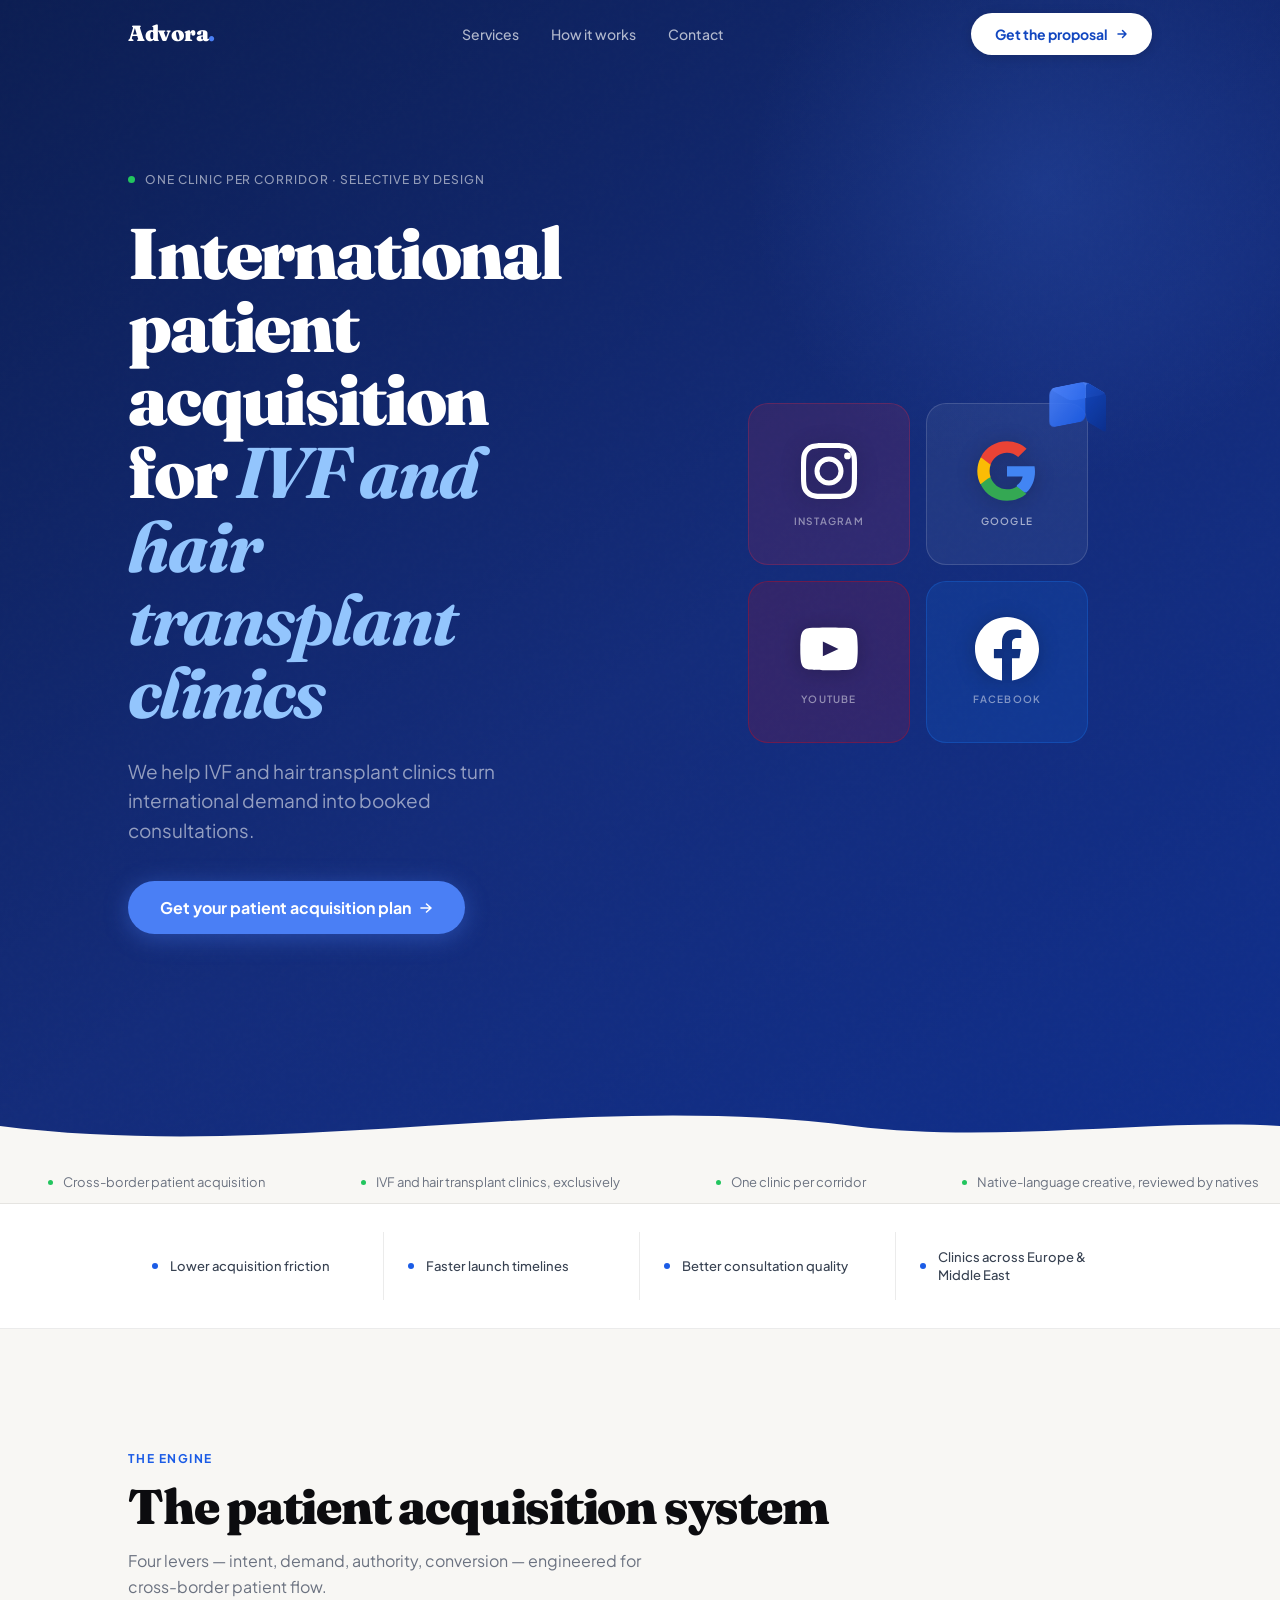
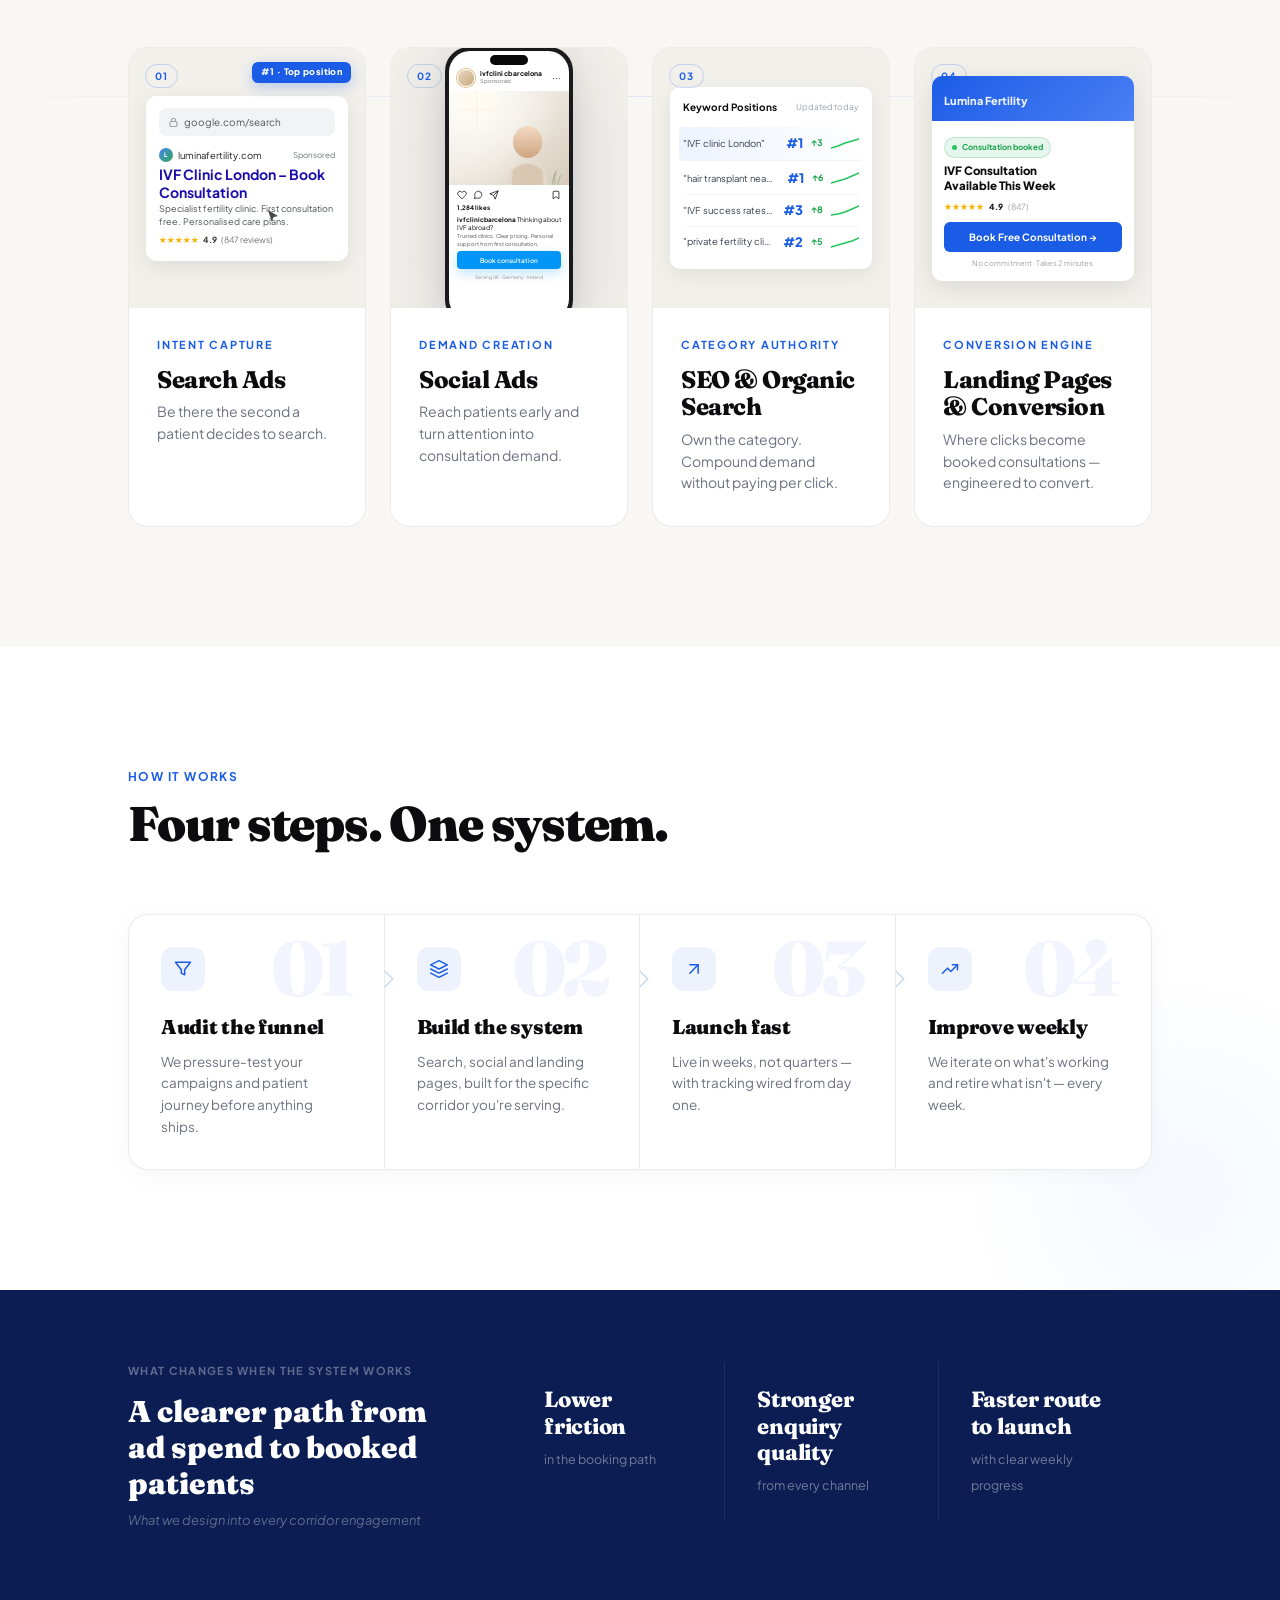
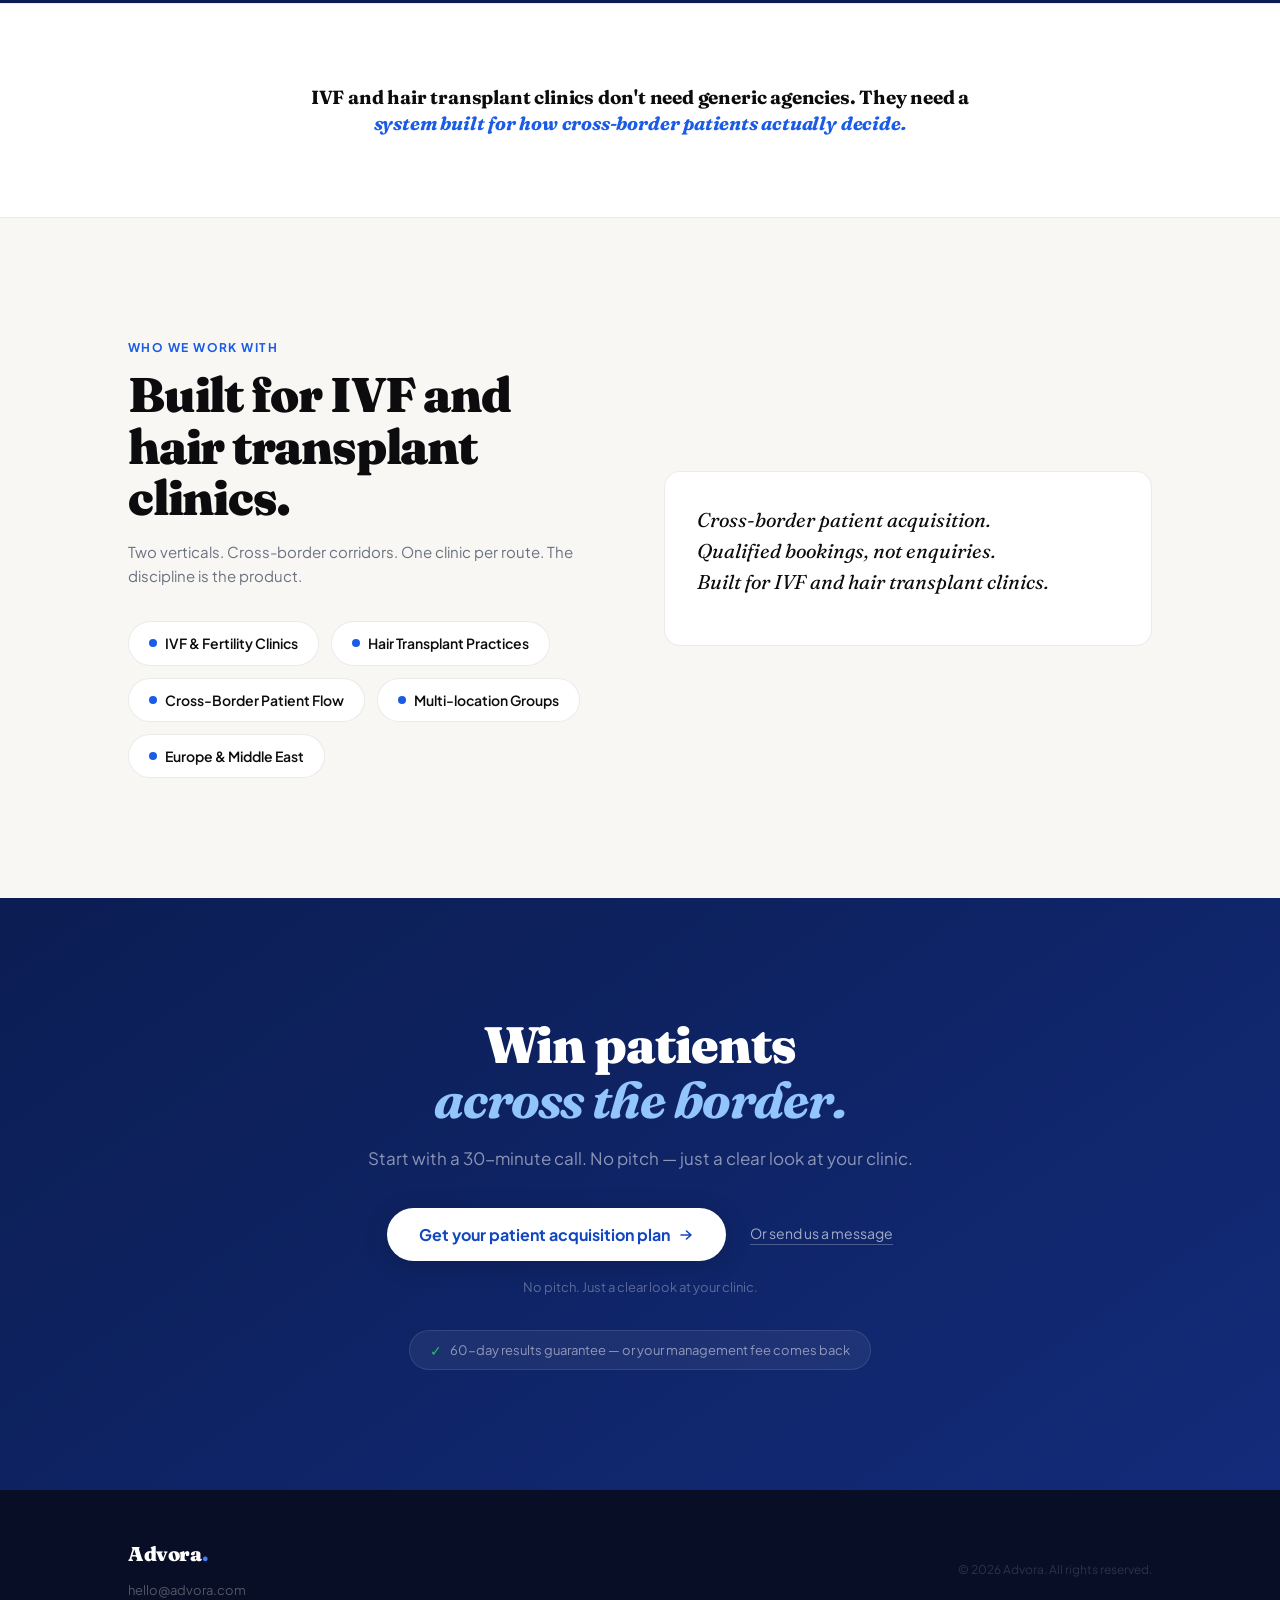
==== index.html @ ae601f7a "Visible art-direction pass — hero, platform tiles, services section HERO - Headline: clamp 40-64 → 4" ====
<!DOCTYPE html>
<html lang="en">
<head>
<meta charset="UTF-8">
<meta name="viewport" content="width=device-width, initial-scale=1.0">
<title>Advora — International Patient Acquisition for IVF & Hair Transplant Clinics</title>
<meta name="description" content="Advora is a boutique growth partner for IVF and hair transplant clinics, focused on increasing international patient bookings from cross-border markets.">
<link rel="preconnect" href="https://fonts.googleapis.com">
<link rel="preconnect" href="https://fonts.gstatic.com" crossorigin>
<link href="https://fonts.googleapis.com/css2?family=Plus+Jakarta+Sans:wght@400;500;600;700;800&family=Fraunces:ital,wght@0,700;0,900;1,700&display=swap" rel="stylesheet">
<style>

/* ═══════════════════════════════════════════════════
   TOKENS
═══════════════════════════════════════════════════ */
:root {
  --blue:     #1B5CE6;
  --blue-d:   #1247C0;
  --blue-lt:  #4A7FF5;
  --blue-bg:  #0F2563;
  --hero-1:   #0B1D52;
  --hero-2:   #132B7A;
  --white:    #FFFFFF;
  --warm:     #F8F7F4;
  --cream:    #F2F0EB;
  --ink:      #0C0C0F;
  --ink-2:    #374151;
  --ink-3:    #6B7280;
  --ink-4:    #9CA3AF;
  --rule:     rgba(0,0,0,0.08);
  --f-h:      'Fraunces', Georgia, serif;
  --f-b:      'Plus Jakarta Sans', sans-serif;
  --ease:     cubic-bezier(0.22,1,0.36,1);
  --r:        16px;
}

/* ═══ RESET ═════════════════════════════════════════ */
*,*::before,*::after{box-sizing:border-box;margin:0;padding:0;}
html{scroll-behavior:smooth;}
body{font-family:var(--f-b);background:var(--white);color:var(--ink);-webkit-font-smoothing:antialiased;overflow-x:hidden;line-height:1.6;}
a{color:inherit;text-decoration:none;}
button{font-family:inherit;cursor:pointer;border:none;background:none;}
::selection{background:var(--blue);color:#fff;}

/* ═══ LAYOUT ═════════════════════════════════════════ */
.w{max-width:1120px;margin:0 auto;padding:0 48px;}
@media(max-width:640px){.w{padding:0 24px;}}

/* ═══════════════════════════════════════════════════
   HEADER
═══════════════════════════════════════════════════ */
.hdr{position:fixed;top:0;left:0;right:0;z-index:200;padding:0;transition:all 0.28s;}
.hdr.scrolled{background:rgba(11,29,82,0.96);backdrop-filter:blur(20px);border-bottom:1px solid rgba(255,255,255,0.07);}
.hdr-i{display:flex;align-items:center;justify-content:space-between;height:68px;}

.logo{font-family:var(--f-h);font-size:22px;font-weight:900;color:#fff;letter-spacing:-0.02em;}
.logo em{color:var(--blue-lt);font-style:normal;}

.hdr-nav{display:flex;align-items:center;gap:32px;}
.hdr-nav a{font-size:14px;font-weight:500;color:rgba(255,255,255,0.68);transition:color 0.15s;}
.hdr-nav a:hover{color:#fff;}
@media(max-width:720px){.hdr-nav{display:none;}}

.hdr-cta{display:inline-flex;align-items:center;gap:8px;background:#fff;color:var(--blue-d);font-size:14px;font-weight:700;padding:12px 24px;border-radius:100px;transition:all 0.18s;white-space:nowrap;box-shadow:0 2px 12px rgba(0,0,0,0.14);}
.hdr-cta:hover{background:var(--blue-lt);color:#fff;box-shadow:0 4px 20px rgba(27,92,230,0.38);}
.hdr-cta svg{flex-shrink:0;}

/* ═══════════════════════════════════════════════════
   HERO — DARK BLUE BACKGROUND
═══════════════════════════════════════════════════ */
.hero{background:linear-gradient(145deg, var(--hero-1) 0%, var(--hero-2) 55%, #0F2E8C 100%);position:relative;overflow:hidden;padding-top:68px;}

/* Mesh grain overlay */
.hero::before{content:'';position:absolute;inset:0;background-image:url("data:image/svg+xml,%3Csvg viewBox='0 0 256 256' xmlns='http://www.w3.org/2000/svg'%3E%3Cfilter id='n'%3E%3CfeTurbulence type='fractalNoise' baseFrequency='0.9' numOctaves='4' stitchTiles='stitch'/%3E%3C/filter%3E%3Crect width='100%25' height='100%25' filter='url(%23n)' opacity='0.04'/%3E%3C/svg%3E");opacity:0.4;pointer-events:none;}

/* Radial light blob */
.hero::after{content:'';position:absolute;top:-10%;right:-5%;width:600px;height:600px;background:radial-gradient(circle, rgba(74,127,245,0.18) 0%, transparent 70%);pointer-events:none;}

.hero-inner{position:relative;z-index:2;display:grid;grid-template-columns:1.05fr 1fr;gap:64px;align-items:center;padding:96px 0 48px;}
@media(max-width:880px){.hero-inner{grid-template-columns:1fr;gap:56px;padding:64px 0 0;}}

/* ─── LEFT COPY ─── */
.hero-label{display:inline-flex;align-items:center;gap:10px;background:transparent;border:none;border-radius:0;padding:0;margin-bottom:28px;}
.hero-label-dot{width:7px;height:7px;border-radius:50%;background:#22C55E;animation:pulse-dot 2s infinite;}
@keyframes pulse-dot{0%,100%{opacity:1;box-shadow:0 0 0 0 rgba(34,197,94,0.4);}50%{opacity:0.8;box-shadow:0 0 0 5px rgba(34,197,94,0);}}
.hero-label span{font-size:12px;font-weight:500;color:rgba(255,255,255,0.55);letter-spacing:0.08em;text-transform:uppercase;}

.hero-h{font-family:var(--f-h);font-size:clamp(44px,5.6vw,74px);font-weight:900;line-height:1.02;letter-spacing:-0.03em;color:#fff;margin-bottom:28px;max-width:580px;padding-right:clamp(0px,2vw,24px);}
.hero-h em,
.cta-h em {
  font-family: 'Fraunces', serif;
  font-style: italic;
  font-weight: 700 !important;
  font-synthesis: none;
  color: #93C5FD;
}
.hero-h,
.cta-h {
  font-weight: 900;
}

.hero-sub{font-size:clamp(17px,1.5vw,19px);color:rgba(255,255,255,0.55);line-height:1.55;max-width:400px;margin-bottom:36px;}

.hero-actions{display:flex;align-items:center;gap:16px;flex-wrap:wrap;margin-bottom:48px;}
.btn-primary{display:inline-flex;align-items:center;gap:8px;background:var(--blue-lt);color:#fff;font-size:16px;font-weight:700;padding:16px 32px;border-radius:100px;border:none;transition:all 0.2s;box-shadow:0 4px 24px rgba(74,127,245,0.4);}
.btn-primary:hover{background:#fff;color:var(--blue-d);transform:translateY(-1px);box-shadow:0 8px 32px rgba(74,127,245,0.3);}
.btn-primary svg{flex-shrink:0;}
.hero-note{display:none;}

/* Trust strip */
.hero-trust{display:none;}
.trust-item{display:flex;align-items:center;gap:7px;font-size:12.5px;color:rgba(255,255,255,0.44);}
.trust-check{width:18px;height:18px;border-radius:50%;background:rgba(34,197,94,0.15);border:1px solid rgba(34,197,94,0.3);display:flex;align-items:center;justify-content:center;flex-shrink:0;}
.trust-check svg{width:9px;height:9px;stroke:#22C55E;fill:none;stroke-width:2.5;}

/* ─── RIGHT: PLATFORM BOARD ─── */
.hero-board{display:flex;flex-direction:column;align-items:center;justify-content:center;position:relative;padding:0;min-height:380px;}

/* Cube accent — anchored to top-right corner of Google tile, slight overlap */
.plat-tile.tile-goog{overflow:visible;}
.plat-tile.tile-goog::before{border-radius:24px;}
.cube-wrap{position:absolute;top:-14px;right:-12px;z-index:4;animation:cube-float 7s ease-in-out infinite;}
@keyframes cube-float{0%,100%{transform:translateY(0);}50%{transform:translateY(-2px);}}
.cube{width:42px;height:42px;position:relative;transform-style:preserve-3d;transform:rotateX(20deg) rotateY(-30deg);}
.cube-face{position:absolute;width:42px;height:42px;border-radius:7px;opacity:0.92;}
.cube-front{background:linear-gradient(135deg,#4A7FF5,#1B5CE6);transform:translateZ(21px);}
.cube-right{background:linear-gradient(135deg,#1247C0,#0B2E8C);transform:rotateY(90deg) translateZ(21px);}
.cube-top{background:linear-gradient(135deg,#6B9DFF,#4A7FF5);transform:rotateX(90deg) translateZ(21px);}

/* 2×2 grid of platform tiles — equal horizontal & vertical gap */
.platform-grid{display:grid;grid-template-columns:1fr 1fr;gap:16px;width:100%;max-width:340px;position:relative;z-index:3;}

.plat-tile{border-radius:20px;display:flex;flex-direction:column;align-items:center;justify-content:center;gap:0;padding:32px 20px;aspect-ratio:1;position:relative;overflow:hidden;transition:transform 0.4s ease-out,border-color 0.4s ease-out;backdrop-filter:blur(6px);-webkit-backdrop-filter:blur(6px);}
.plat-tile:hover{transform:translateY(-4px);}

/* Individual tile backgrounds */
.tile-ig{background:rgba(220,39,67,0.14);border:1px solid rgba(220,39,67,0.28);animation:tileFloat1 10.4s ease-out infinite;}
.tile-fb{background:rgba(24,119,242,0.16);border:1px solid rgba(24,119,242,0.3);animation:tileFloat2 11.7s ease-out infinite 1s;}
.tile-yt{background:rgba(255,0,0,0.13);border:1px solid rgba(255,0,0,0.28);animation:tileFloat3 9.1s ease-out infinite 0.5s;}
.tile-goog{background:rgba(255,255,255,0.06);border:1px solid rgba(255,255,255,0.14);animation:tileFloat4 13s ease-out infinite 1.5s;}

@keyframes tileFloat1{0%,100%{transform:translateY(0);}50%{transform:translateY(-10px);}}
@keyframes tileFloat2{0%,100%{transform:translateY(0);}50%{transform:translateY(-13px);}}
@keyframes tileFloat3{0%,100%{transform:translateY(0);}50%{transform:translateY(-8px);}}
@keyframes tileFloat4{0%,100%{transform:translateY(0);}50%{transform:translateY(-11px);}}

/* Tile inner glow */
.plat-tile::before{content:none;}

.tile-logo{width:64px;height:64px;display:flex;align-items:center;justify-content:center;filter:drop-shadow(0 2px 10px rgba(0,0,0,0.22));}
.tile-logo svg{width:64px;height:64px;}
.tile-name{display:block;font-size:10px;font-weight:600;color:rgba(255,255,255,0.48);letter-spacing:0.12em;text-transform:uppercase;margin-top:10px;}
.tile-goog .tile-name{color:var(--ink-2);}

/* Shadow beneath tiles */
.plat-tile::after{content:none;}

/* Wave bottom */
.hero-wave{position:relative;z-index:2;margin-top:60px;line-height:0;}
.hero-wave svg{display:block;width:100%;}

/* ═══════════════════════════════════════════════════
   TICKER
═══════════════════════════════════════════════════ */
.ticker{background:var(--warm);border-bottom:1px solid var(--rule);padding:10px 0;overflow:hidden;}
.ticker-track{display:flex;white-space:nowrap;animation:tickroll 28s linear infinite;width:max-content;}
.ticker-item{display:inline-flex;align-items:center;gap:10px;padding:0 48px;font-size:13px;color:var(--ink-3);}
.ticker-item strong{color:var(--ink);font-weight:600;}
.t-dot{width:5px;height:5px;border-radius:50%;background:#22C55E;flex-shrink:0;}
@keyframes tickroll{0%{transform:translateX(0);}100%{transform:translateX(-50%);}}

/* ═══════════════════════════════════════════════════
   RESULTS STRIP
═══════════════════════════════════════════════════ */
.results{background:var(--white);padding:28px 0;border-bottom:1px solid var(--rule);}
.results-grid{display:grid;grid-template-columns:repeat(4,1fr);gap:0;}
@media(max-width:640px){.results-grid{grid-template-columns:1fr 1fr;}}
.res-item{padding:16px 24px;border-right:1px solid var(--rule);display:flex;align-items:center;gap:12px;}
.res-item:last-child{border-right:none;}
@media(max-width:640px){.res-item:nth-child(2){border-right:none;}.res-item:nth-child(3){border-right:none;border-top:1px solid var(--rule);}.res-item:nth-child(4){border-top:1px solid var(--rule);}}
.res-dot{width:6px;height:6px;border-radius:50%;background:var(--blue);flex-shrink:0;}
.res-lbl{font-size:13px;color:var(--ink-2);line-height:1.4;font-weight:500;}

/* ═══════════════════════════════════════════════════
   SERVICES
═══════════════════════════════════════════════════ */
.services{background:var(--warm);padding:120px 0;}
.section-eyebrow{font-size:12px;font-weight:700;letter-spacing:0.12em;text-transform:uppercase;color:var(--blue);display:block;margin-bottom:12px;}
.section-h{font-family:var(--f-h);font-size:clamp(32px,3.8vw,52px);font-weight:900;line-height:1.06;letter-spacing:-0.025em;color:var(--ink);margin-bottom:16px;}
.section-sub{font-size:16px;color:var(--ink-3);margin-bottom:48px;max-width:520px;line-height:1.6;}

.services{position:relative;overflow:hidden;}
.services::before{content:'';position:absolute;top:40%;left:-120px;right:-120px;height:1px;background:linear-gradient(to right,transparent 0%,rgba(27,92,230,0.12) 50%,transparent 100%);pointer-events:none;z-index:0;}
.services > .w{position:relative;z-index:1;}

.svc-grid{display:grid;grid-template-columns:repeat(4,1fr);gap:24px;}
@media(max-width:960px){.svc-grid{grid-template-columns:repeat(2,1fr);}}
@media(max-width:560px){.svc-grid{grid-template-columns:1fr;}}

.svc-card{background:#fff;border-radius:20px;overflow:hidden;border:1px solid var(--rule);transition:transform 0.4s var(--ease),box-shadow 0.4s var(--ease),border-color 0.4s var(--ease);cursor:default;display:flex;flex-direction:column;position:relative;}
.svc-card::before{content:'';position:absolute;top:0;left:0;right:0;height:2px;background:linear-gradient(to right,transparent 0%,var(--blue-lt) 50%,transparent 100%);opacity:0;transition:opacity 0.45s var(--ease);z-index:5;}
.svc-card:hover{transform:translateY(-6px);box-shadow:0 24px 60px rgba(11,29,82,0.12);border-color:rgba(27,92,230,0.22);}
.svc-card:hover::before{opacity:1;}
.svc-visual{height:260px;display:flex;align-items:center;justify-content:center;position:relative;overflow:hidden;}
.svc-body{padding:28px 28px 32px;}
.svc-role{display:block;font-size:11px;font-weight:700;letter-spacing:0.16em;text-transform:uppercase;color:var(--blue);margin-bottom:12px;opacity:1;}
.svc-name{font-family:var(--f-h);font-size:24px;font-weight:800;color:var(--ink);margin-bottom:8px;letter-spacing:-0.02em;line-height:1.15;}
.svc-desc{font-size:14px;color:var(--ink-3);line-height:1.55;opacity:1;}

/* Stage marker — 01 / 02 / 03 / 04 pill */
.svc-stage{position:absolute;top:16px;left:16px;z-index:6;font-family:var(--f-b);font-size:10px;font-weight:700;color:var(--blue);background:transparent;border:1px solid rgba(27,92,230,0.22);border-radius:100px;padding:3px 9px;letter-spacing:0.1em;}

/* SVC VISUALS */
/* 1. Search Ads */
.svc-v-search{background:var(--cream);}
.serp-mini{background:#fff;border-radius:10px;box-shadow:0 6px 20px rgba(0,0,0,0.08);padding:12px 13px;width:86%;max-width:240px;}
.serp-mini-chrome{background:#F1F3F4;border-radius:8px;padding:6px 10px;font-size:10px;color:#555;font-family:var(--f-b);display:flex;align-items:center;gap:6px;margin-bottom:10px;}
.serp-mini-lock{opacity:0.5;}
.serp-ad-row{padding:2px 0;}
.serp-ad-fav{display:flex;align-items:center;gap:5px;margin-bottom:2px;}
.serp-ad-circle{width:14px;height:14px;border-radius:50%;background:linear-gradient(135deg,#4285F4,#34A853);display:flex;align-items:center;justify-content:center;font-size:6px;color:#fff;font-weight:800;}
.serp-ad-domain{font-size:9.5px;color:#1F1F1F;font-family:var(--f-b);}
.serp-ad-spons{font-size:8px;color:#70757A;font-family:var(--f-b);margin-left:auto;}
.serp-ad-title{font-size:14px;color:#1A0DAB;font-weight:700;font-family:var(--f-b);line-height:1.3;margin:2px 0;}
.serp-ad-desc{font-size:9px;color:#4D5156;font-family:var(--f-b);line-height:1.4;margin-bottom:5px;}
.serp-ad-ext{display:flex;align-items:center;gap:4px;font-size:8.5px;color:#F4B400;font-family:var(--f-b);}
.serp-ad-rv{color:#333;font-weight:700;font-size:8.5px;}
.serp-ad-rc{color:#70757A;font-size:8.5px;}
.serp-pos-badge{position:absolute;top:14px;right:14px;background:var(--blue);color:#fff;font-size:9px;font-weight:800;border-radius:6px;padding:3px 9px;font-family:var(--f-b);letter-spacing:0.04em;box-shadow:0 4px 14px rgba(27,92,230,0.28);}
.serp-cursor{position:absolute;left:58%;top:62%;width:14px;height:14px;color:var(--ink);opacity:0.75;animation:cursor-tap 3.4s ease-in-out infinite;pointer-events:none;}
@keyframes cursor-tap{0%,100%{transform:translate(0,0) scale(1);opacity:0.7;}45%{transform:translate(-6px,-6px) scale(0.92);opacity:1;}55%{transform:translate(-6px,-6px) scale(0.92);opacity:1;}}

/* SEO top-row highlight */
.kw-row.kw-row-top{background:linear-gradient(90deg,rgba(27,92,230,0.08) 0%,rgba(27,92,230,0) 100%);border-radius:4px;margin:2px -4px;padding:6px 4px;}
.kw-row.kw-row-top .kw-pos{color:var(--blue);}

/* Landing page — booking confirmation pill */
.lp-booked{display:inline-flex;align-items:center;gap:5px;background:rgba(22,163,74,0.1);color:#16A34A;font-size:8px;font-weight:700;font-family:var(--f-b);padding:3px 7px;border-radius:100px;margin-bottom:6px;border:1px solid rgba(22,163,74,0.2);}
.lp-booked-dot{width:5px;height:5px;border-radius:50%;background:#22C55E;animation:pulse-dot 2s infinite;}

/* Social CTA subtle glow */
.pig-cta{box-shadow:0 4px 12px rgba(0,149,246,0.25);}

/* 2. Social Ads — iPhone mockup card */
.svc-v-social{background:var(--cream);padding:14px 0 0;}
.phone-ig{width:128px;margin:0 auto;filter:drop-shadow(0 18px 36px rgba(15,23,42,0.15)) drop-shadow(0 4px 12px rgba(15,23,42,0.08));}
.phone-frame{background:#1a1a1c;border-radius:24px;padding:4px;width:100%;aspect-ratio:9/19.5;}
.phone-screen{background:#fff;border-radius:21px;overflow:hidden;width:100%;height:100%;position:relative;display:flex;flex-direction:column;}
.phone-notch{position:absolute;top:4px;left:50%;transform:translateX(-50%);width:38px;height:10px;background:#0a0a0a;border-radius:100px;z-index:3;}
.pig-top{display:flex;align-items:center;gap:5px;padding:18px 8px 4px;}
.pig-av{width:18px;height:18px;border-radius:50%;background:linear-gradient(135deg,#E8D9C3 0%,#C9A87E 100%);flex-shrink:0;border:1.2px solid #fff;box-shadow:0 0 0 1px #E4B878;}
.pig-who{flex:1;min-width:0;line-height:1.15;}
.pig-name{display:block;font-size:6.8px;font-weight:700;color:#0a0a0a;font-family:var(--f-b);letter-spacing:0.01em;}
.pig-spon{display:block;font-size:5.6px;color:#737373;font-family:var(--f-b);}
.pig-dots{font-size:9px;color:#0a0a0a;line-height:1;}
.pig-img{height:94px;background:linear-gradient(145deg,#F8F7F5 0%,#EAE7E2 55%,#D9CFC0 100%);position:relative;overflow:hidden;}
.pig-img svg{position:absolute;inset:0;width:100%;height:100%;}
.pig-actions{display:flex;align-items:center;gap:6px;padding:5px 8px 2px;}
.pig-actions svg{width:10px;height:10px;stroke:#0a0a0a;fill:none;stroke-width:1.8;}
.pig-actions .pig-save{margin-left:auto;}
.pig-likes{padding:1px 8px;font-size:6.2px;font-weight:700;color:#0a0a0a;font-family:var(--f-b);}
.pig-copy{padding:1px 8px;font-size:6.4px;color:#0a0a0a;font-family:var(--f-b);line-height:1.3;}
.pig-copy strong{font-weight:700;}
.pig-sub{padding:0 8px;font-size:5.4px;color:#555;font-family:var(--f-b);line-height:1.38;}
.pig-cta{margin:4px 8px 3px;background:#0095F6;color:#fff;text-align:center;font-size:6.4px;font-weight:600;padding:4px 0;border-radius:4px;font-family:var(--f-b);}
.pig-foot{padding:2px 8px 6px;font-size:4.8px;color:#8e8e8e;font-family:var(--f-b);text-align:center;}
.social-mini{width:180px;background:#fff;border-radius:12px;box-shadow:0 4px 20px rgba(0,0,0,0.1);overflow:hidden;}
.soc-hdr{display:flex;align-items:center;gap:7px;padding:8px 10px 5px;}
.soc-av{width:26px;height:26px;border-radius:50%;background:linear-gradient(135deg,#C8B8F0,#8B72E0);display:flex;align-items:center;justify-content:center;font-size:9px;color:#fff;font-weight:700;flex-shrink:0;}
.soc-info{flex:1;}
.soc-name{font-size:10px;font-weight:700;color:#000;font-family:var(--f-b);display:block;line-height:1.2;}
.soc-spons{font-size:8.5px;color:#8A8D91;font-family:var(--f-b);}
.soc-img{height:100px;background:linear-gradient(145deg,#F7F2E8,#E8DFC8);position:relative;overflow:hidden;}
.soc-img-overlay{position:absolute;bottom:0;left:0;right:0;padding:7px 10px;background:linear-gradient(transparent,rgba(0,0,0,0.55));}
.soc-img-hl{font-size:10px;font-weight:700;color:#fff;font-family:var(--f-b);font-style:italic;}
.soc-cta-bar{background:#F0F2F5;padding:6px 10px;display:flex;align-items:center;justify-content:space-between;}
.soc-cta-d{font-size:8px;color:#8A8D91;font-family:var(--f-b);}
.soc-cta-btn{background:#1877F2;color:#fff;font-size:8.5px;font-weight:700;border-radius:5px;padding:4px 10px;font-family:var(--f-b);}

/* 3. SEO */
.svc-v-seo{background:var(--cream);}
.kw-tracker{background:#fff;border-radius:10px;box-shadow:0 6px 20px rgba(0,0,0,0.07);padding:12px 13px;width:86%;max-width:220px;}
.kw-hdr{display:flex;justify-content:space-between;align-items:center;margin-bottom:12px;}
.kw-hdr-t{font-size:10px;font-weight:700;color:var(--ink);font-family:var(--f-b);}
.kw-hdr-s{font-size:8.5px;color:var(--ink-4);font-family:var(--f-b);}
.kw-row{display:flex;align-items:center;gap:8px;padding:5px 0;border-bottom:1px solid #F3F4F6;}
.kw-row:last-child{border-bottom:none;}
.kw-word{font-size:9.5px;color:#374151;flex:1;font-family:var(--f-b);overflow:hidden;text-overflow:ellipsis;white-space:nowrap;}
.kw-pos{font-size:13px;font-weight:800;color:var(--blue);font-family:var(--f-b);min-width:22px;text-align:right;}
.kw-delta{font-size:9px;color:#16A34A;font-weight:700;font-family:var(--f-b);}
.kw-spark{width:28px;}

/* 4. Landing Pages */
.svc-v-lp{background:var(--cream);}
.lp-mini{width:86%;max-width:210px;background:#fff;border-radius:10px;box-shadow:0 6px 24px rgba(0,0,0,0.10);overflow:hidden;}
.lp-header-bar{background:linear-gradient(135deg,var(--blue),var(--blue-lt));padding:10px 12px;}
.lp-h-logo{font-size:11px;font-weight:800;color:#fff;font-family:var(--f-b);opacity:0.9;}
.lp-body{padding:10px 12px 12px;}
.lp-headline{font-size:11.5px;font-weight:800;color:var(--ink);line-height:1.28;margin-bottom:6px;font-family:var(--f-b);}
.lp-sub{font-size:8.5px;color:var(--ink-3);line-height:1.4;margin-bottom:8px;font-family:var(--f-b);}
.lp-trust{display:flex;align-items:center;gap:5px;margin-bottom:8px;}
.lp-stars{font-size:9px;color:#F4B400;}
.lp-tv{font-size:8.5px;color:var(--ink);font-weight:700;font-family:var(--f-b);}
.lp-tc{font-size:8.5px;color:var(--ink-4);font-family:var(--f-b);}
.lp-cta{background:var(--blue);color:#fff;text-align:center;border-radius:6px;padding:7px 0;font-size:10px;font-weight:700;font-family:var(--f-b);display:block;margin-bottom:5px;}
.lp-micro{font-size:7.5px;text-align:center;color:var(--ink-4);font-family:var(--f-b);}

/* 5. YouTube */
.svc-v-yt{background:#FFF5F5;}
.yt-mini{width:220px;background:#fff;border-radius:12px;box-shadow:0 4px 20px rgba(0,0,0,0.09);overflow:hidden;}
.yt-thumb{height:110px;background:linear-gradient(145deg,#1a1a2e,#16213e);position:relative;display:flex;align-items:center;justify-content:center;}
.yt-play{width:40px;height:40px;background:rgba(255,0,0,0.92);border-radius:50%;display:flex;align-items:center;justify-content:center;}
.yt-play svg{width:14px;height:14px;fill:#fff;margin-left:2px;}
.yt-duration{position:absolute;bottom:7px;right:9px;background:rgba(0,0,0,0.75);color:#fff;font-size:9px;font-weight:700;border-radius:3px;padding:1px 5px;font-family:var(--f-b);}
.yt-info{padding:10px 12px 12px;}
.yt-title{font-size:10.5px;font-weight:700;color:var(--ink);line-height:1.38;font-family:var(--f-b);margin-bottom:5px;}
.yt-meta{font-size:8.5px;color:var(--ink-3);font-family:var(--f-b);}

/* 6. Reporting */
.svc-v-rpt{background:linear-gradient(135deg,#F5F3FF,#EDE9FF);}
.rpt-mini{background:#fff;border-radius:12px;box-shadow:0 4px 20px rgba(0,0,0,0.08);padding:14px;width:230px;}
.rpt-mini-hdr{background:linear-gradient(120deg,var(--blue),var(--blue-lt));border-radius:7px;padding:9px 11px;margin-bottom:10px;}
.rpt-mini-tag{font-size:7.5px;font-weight:700;color:rgba(255,255,255,0.55);text-transform:uppercase;letter-spacing:0.1em;font-family:var(--f-b);}
.rpt-mini-name{font-size:12px;font-weight:700;color:#fff;font-family:var(--f-b);}
.rpt-row{display:flex;align-items:center;justify-content:space-between;padding:4px 0;border-bottom:1px solid #F0F0F0;}
.rpt-row:last-child{border-bottom:none;}
.rpt-lbl{font-size:9px;color:var(--ink-3);font-family:var(--f-b);}
.rpt-val{font-size:11px;font-weight:700;color:var(--ink);font-family:var(--f-b);}
.rpt-d{font-size:8px;font-weight:700;border-radius:3px;padding:1px 5px;font-family:var(--f-b);}
.d-up{background:#DCFCE7;color:#166534;}
.d-dn{background:#FEE2E2;color:#991B1B;}

/* ═══════════════════════════════════════════════════
   PROCESS (HOW IT WORKS)
═══════════════════════════════════════════════════ */
.process{background:#fff;padding:120px 0;position:relative;overflow:hidden;}
.process::after{content:'';position:absolute;bottom:-120px;right:-120px;width:440px;height:440px;background:radial-gradient(circle,rgba(27,92,230,0.045) 0%,transparent 70%);pointer-events:none;z-index:0;}
.process > .w{position:relative;z-index:1;}

.process-grid{display:grid;grid-template-columns:repeat(4,1fr);gap:0;margin-top:64px;position:relative;border:1px solid var(--rule);border-radius:20px;overflow:hidden;background:#fff;box-shadow:0 4px 24px rgba(11,29,82,0.04);}
@media(max-width:720px){.process-grid{grid-template-columns:1fr 1fr;}}
@media(max-width:480px){.process-grid{grid-template-columns:1fr;}}

.proc-item{padding:32px 32px 32px;position:relative;text-align:left;border-right:1px solid var(--rule);transition:background 0.4s var(--ease);}
.proc-item:last-child{border-right:none;}
.proc-item:hover{background:rgba(27,92,230,0.025);}
@media(max-width:720px){
  .proc-item:nth-child(2){border-right:none;}
  .proc-item:nth-child(3){border-top:1px solid var(--rule);}
  .proc-item:nth-child(4){border-top:1px solid var(--rule);border-right:none;}
}

/* Giant editorial numeral */
.proc-numeral{font-family:var(--f-h);font-size:78px;font-weight:900;line-height:0.85;color:rgba(27,92,230,0.06);position:absolute;top:20px;right:32px;letter-spacing:-0.05em;pointer-events:none;transition:color 0.4s var(--ease),transform 0.4s var(--ease);z-index:0;}
.proc-item:hover .proc-numeral{color:rgba(27,92,230,0.16);transform:translateY(-3px);}

/* Icon tile */
.proc-icon{width:44px;height:44px;border-radius:12px;background:rgba(27,92,230,0.08);display:flex;align-items:center;justify-content:center;margin-bottom:24px;position:relative;z-index:2;transition:background 0.4s var(--ease),transform 0.4s var(--ease),box-shadow 0.4s var(--ease);}
.proc-icon svg{width:20px;height:20px;stroke:var(--blue);fill:none;stroke-width:1.8;stroke-linecap:round;stroke-linejoin:round;}
.proc-item:hover .proc-icon{background:rgba(27,92,230,0.16);transform:scale(1.06);box-shadow:0 6px 18px rgba(27,92,230,0.14);}

.proc-title{font-family:var(--f-h);font-size:20px;font-weight:900;color:var(--ink);line-height:1.2;letter-spacing:-0.015em;margin-bottom:12px;position:relative;z-index:2;}
.proc-body{font-size:13.5px;color:var(--ink-3);line-height:1.6;position:relative;z-index:2;}

/* Chevron flow between steps — sequential pulse for momentum */
.proc-item::after{content:'';position:absolute;top:58px;right:-7px;width:12px;height:12px;border-right:1.5px solid var(--blue);border-top:1.5px solid var(--blue);transform:rotate(45deg);opacity:0.3;z-index:3;animation:chevron-pulse 3.6s ease-in-out infinite;}
.proc-item:nth-child(1)::after{animation-delay:0s;}
.proc-item:nth-child(2)::after{animation-delay:0.35s;}
.proc-item:nth-child(3)::after{animation-delay:0.7s;}
.proc-item:last-child::after{display:none;}
@media(max-width:720px){.proc-item::after{display:none;}}
@keyframes chevron-pulse{0%,100%{opacity:0.22;}50%{opacity:0.72;}}

/* ═══════════════════════════════════════════════════
   PROOF BAND
═══════════════════════════════════════════════════ */
.proof-band{background:var(--hero-1);padding:72px 0;}
.proof-band-inner{display:flex;gap:64px;flex-wrap:wrap;align-items:flex-start;}
.proof-left{flex:1;min-width:240px;}
.proof-eyebrow{font-size:11px;font-weight:700;letter-spacing:0.12em;text-transform:uppercase;color:rgba(255,255,255,0.35);margin-bottom:14px;display:block;}
.proof-hl{font-family:var(--f-h);font-size:clamp(22px,2.4vw,30px);color:#fff;font-weight:900;line-height:1.2;margin-bottom:8px;}
.proof-clinic{font-size:13px;color:rgba(255,255,255,0.35);font-style:italic;}
.proof-right{flex:2;min-width:280px;}
.proof-metrics{display:grid;grid-template-columns:repeat(3,1fr);gap:0;}
.proof-m{padding:24px 32px;border-right:1px solid rgba(255,255,255,0.08);}
.proof-m:last-child{border-right:none;}
@media(max-width:760px){.proof-metrics{grid-template-columns:1fr;}.proof-m{border-right:none;border-bottom:1px solid rgba(255,255,255,0.08);padding:16px 0;}.proof-m:last-child{border-bottom:none;}}
.proof-before{font-size:12px;color:rgba(255,255,255,0.22);text-decoration:line-through;display:block;margin-bottom:4px;}
.proof-after{font-family:var(--f-h);font-size:clamp(28px,3vw,38px);color:#fff;font-weight:900;display:block;line-height:1.1;margin-bottom:4px;}
.proof-after-soft{font-family:var(--f-h);font-size:clamp(18px,1.8vw,22px);color:#fff;font-weight:800;display:block;line-height:1.2;margin-bottom:6px;letter-spacing:-0.01em;}
.proof-metric-lbl{font-size:12.5px;color:rgba(255,255,255,0.42);}

/* ═══════════════════════════════════════════════════
   WHO
═══════════════════════════════════════════════════ */
.who{background:var(--warm);padding:120px 0;}
.positioning-divider{background:#fff;padding:80px 0;text-align:center;border-top:1px solid var(--rule);border-bottom:1px solid var(--rule);}
.positioning-divider p{max-width:720px;margin:0 auto;padding:0 24px;font-family:var(--f-h);font-size:19px;font-weight:700;line-height:1.4;color:var(--ink);letter-spacing:-0.01em;}
.positioning-divider em{color:var(--blue);font-style:italic;}
.who-grid{display:grid;grid-template-columns:1fr 1fr;gap:48px;align-items:center;}
@media(max-width:760px){.who-grid{grid-template-columns:1fr;}}
.who-left{}
.who-chips{display:flex;flex-wrap:wrap;gap:12px;margin-top:32px;}
.who-chip{display:inline-flex;align-items:center;gap:8px;background:#fff;border:1px solid var(--rule);border-radius:100px;padding:10px 20px;font-size:14px;font-weight:600;color:var(--ink);transition:all 0.18s;}
.who-chip:hover{border-color:rgba(27,92,230,0.3);color:var(--blue);}
.who-chip-dot{width:8px;height:8px;border-radius:50%;background:var(--blue);flex-shrink:0;animation:chip-dot-glow 3.2s ease-in-out infinite;}
@keyframes chip-dot-glow{0%,100%{opacity:0.55;box-shadow:0 0 0 0 rgba(27,92,230,0);}50%{opacity:1;box-shadow:0 0 0 3px rgba(27,92,230,0.12);}}
.who-right{background:#fff;border-radius:16px;padding:32px;border:1px solid var(--rule);}
.who-quote{font-family:var(--f-h);font-style:italic;font-size:clamp(16px,1.8vw,20px);color:var(--ink);line-height:1.55;margin-bottom:16px;}
.who-attr{font-size:12.5px;color:var(--ink-4);}
.who-result{margin-top:24px;padding-top:24px;border-top:1px solid var(--rule);display:flex;gap:24px;}
.wr-item{}
.wr-val{font-family:var(--f-h);font-size:26px;font-weight:900;color:var(--blue);display:block;line-height:1;}
.wr-lbl{font-size:13px;color:var(--ink-2);line-height:1.45;font-weight:500;}

/* ═══════════════════════════════════════════════════
   CTA SECTION
═══════════════════════════════════════════════════ */
.cta-section{background:linear-gradient(145deg,var(--hero-1),var(--hero-2));padding:120px 0;text-align:center;}
.cta-inner{max-width:600px;margin:0 auto;}
.cta-h{font-family:var(--f-h);font-size:clamp(32px,4vw,52px);font-weight:900;color:#fff;line-height:1.06;margin-bottom:18px;letter-spacing:-0.02em;}
.cta-sub{font-size:17px;color:rgba(255,255,255,0.52);line-height:1.6;margin-bottom:36px;}
.cta-actions{display:flex;align-items:center;justify-content:center;gap:24px;flex-wrap:wrap;}
.cta-secondary{font-size:14px;color:rgba(255,255,255,0.62);text-decoration:none;border:none;background:none;border-bottom:1px solid rgba(255,255,255,0.25);padding:0 0 2px;font-family:inherit;cursor:pointer;transition:color 0.18s,border-color 0.18s;}
.cta-secondary:hover{color:#fff;border-color:rgba(255,255,255,0.6);}
.cta-btn{display:inline-flex;align-items:center;gap:8px;background:#fff;color:var(--blue-d);font-size:16px;font-weight:700;padding:16px 32px;border-radius:100px;transition:all 0.2s;box-shadow:0 4px 24px rgba(0,0,0,0.18);}
.cta-btn:hover{background:var(--blue-lt);color:#fff;transform:translateY(-2px);}
.cta-note{font-size:13px;color:rgba(255,255,255,0.32);margin-top:16px;}
.cta-guar{display:inline-flex;align-items:center;gap:8px;margin-top:32px;background:rgba(255,255,255,0.06);border:1px solid rgba(255,255,255,0.1);border-radius:100px;padding:8px 20px;font-size:13px;color:rgba(255,255,255,0.5);}
.guar-ic{color:#22C55E;font-size:14px;}

/* ═══════════════════════════════════════════════════
   FOOTER
═══════════════════════════════════════════════════ */
.ftr{background:#080E26;padding:48px 0;}
.ftr-i{display:flex;align-items:center;justify-content:space-between;gap:32px;flex-wrap:wrap;}
.ftr-logo{font-family:var(--f-h);font-size:20px;font-weight:900;color:#fff;letter-spacing:-0.02em;display:block;margin-bottom:6px;}
.ftr-logo em{color:var(--blue-lt);font-style:normal;}
.ftr-email{font-size:13px;color:rgba(255,255,255,0.3);transition:color 0.15s;}
.ftr-email:hover{color:rgba(255,255,255,0.7);}
.ftr-r{font-size:12px;color:rgba(255,255,255,0.15);}

/* ═══════════════════════════════════════════════════
   MODAL
═══════════════════════════════════════════════════ */
.modal-overlay{position:fixed;inset:0;background:rgba(8,14,38,0.72);z-index:1000;display:flex;align-items:center;justify-content:center;padding:20px;opacity:0;pointer-events:none;transition:opacity 0.26s;}
.modal-overlay.open{opacity:1;pointer-events:all;}
.modal{background:#fff;border-radius:24px;max-width:520px;width:100%;padding:40px 48px;position:relative;transform:translateY(24px) scale(0.97);transition:all 0.28s var(--ease);max-height:90vh;overflow-y:auto;}
.modal-overlay.open .modal{transform:none;}
.modal-close{position:absolute;top:18px;right:18px;width:32px;height:32px;border-radius:50%;background:var(--warm);display:flex;align-items:center;justify-content:center;cursor:pointer;transition:background 0.15s;border:none;}
.modal-close:hover{background:var(--cream);}
.modal-close svg{width:14px;height:14px;stroke:var(--ink-3);fill:none;stroke-width:2;}
.modal-tag{font-size:11px;font-weight:700;letter-spacing:0.1em;text-transform:uppercase;color:var(--blue);display:block;margin-bottom:10px;}
.modal-h{font-family:var(--f-h);font-size:clamp(22px,3vw,30px);font-weight:900;color:var(--ink);line-height:1.12;margin-bottom:8px;letter-spacing:-0.018em;}
.modal-sub{font-size:14px;color:var(--ink-3);margin-bottom:28px;line-height:1.6;}
.form-group{display:flex;flex-direction:column;gap:12px;}
.form-row{display:grid;grid-template-columns:1fr 1fr;gap:12px;}
@media(max-width:480px){.form-row{grid-template-columns:1fr;}}
.f-inp{width:100%;background:var(--warm);border:1.5px solid transparent;border-radius:12px;padding:14px 16px;font-family:var(--f-b);font-size:14px;color:var(--ink);outline:none;transition:border-color 0.16s;}
.f-inp:focus{border-color:rgba(27,92,230,0.4);background:#fff;}
.f-inp::placeholder{color:var(--ink-4);}
.f-sel{-webkit-appearance:none;appearance:none;background-image:url("data:image/svg+xml,%3Csvg xmlns='http://www.w3.org/2000/svg' width='12' height='12' viewBox='0 0 12 12'%3E%3Cpath d='M2 4l4 4 4-4' stroke='%239CA3AF' stroke-width='1.5' fill='none' stroke-linecap='round'/%3E%3C/svg%3E");background-repeat:no-repeat;background-position:right 14px center;cursor:pointer;}
.f-sel option{background:#fff;color:var(--ink);}
textarea.f-inp{resize:vertical;min-height:80px;}
.modal-submit{display:flex;align-items:center;justify-content:center;gap:8px;width:100%;background:var(--blue);color:#fff;font-family:var(--f-b);font-size:16px;font-weight:700;padding:16px 0;border-radius:100px;border:none;cursor:pointer;transition:all 0.18s;margin-top:4px;box-shadow:0 4px 20px rgba(27,92,230,0.28);}
.modal-submit:hover{background:var(--blue-d);transform:translateY(-1px);}
.modal-privacy{font-size:11.5px;color:var(--ink-4);text-align:center;margin-top:10px;}
.modal-error{font-size:12.5px;color:#B91C1C;background:rgba(220,38,38,0.08);border:1px solid rgba(220,38,38,0.18);border-radius:8px;padding:9px 12px;text-align:center;margin-top:4px;}

/* ═══════════════════════════════════════════════════
   ANIMATIONS
═══════════════════════════════════════════════════ */
@keyframes riseIn{from{opacity:0;transform:translateY(18px);}to{opacity:1;transform:none;}}
.hero-label{opacity:0;animation:riseIn 0.6s var(--ease) 0.08s forwards;}
.hero-h{opacity:0;animation:riseIn 0.7s var(--ease) 0.16s forwards;}
.hero-sub{opacity:0;animation:riseIn 0.7s var(--ease) 0.24s forwards;}
.hero-actions{opacity:0;animation:riseIn 0.7s var(--ease) 0.32s forwards;}
.hero-trust{opacity:0;animation:riseIn 0.7s var(--ease) 0.4s forwards;}
.hero-board{opacity:0;animation:riseIn 0.9s var(--ease) 0.22s forwards;}

/* Reveal animation */
.reveal{opacity:0;transform:translateY(10px);transition:opacity 0.4s ease-out,transform 0.4s ease-out;}
.reveal.in{opacity:1;transform:none;}

/* ═══════════════════════════════════════════════════
   RESPONSIVE
═══════════════════════════════════════════════════ */
@media(max-width:880px){
  .hero-board{min-height:300px;}
  .platform-grid{max-width:300px;gap:14px;}
}
@media(max-width:640px){
  .results-grid{grid-template-columns:1fr 1fr;}
}

</style>
</head>
<body>

<!-- ══════════════════════════════════════════════════
     HEADER
══════════════════════════════════════════════════ -->
<header class="hdr" id="hdr">
  <div class="w hdr-i">
    <a href="/" class="logo">Advora<em>.</em></a>
    <nav class="hdr-nav">
      <a href="#services">Services</a>
      <a href="#how">How it works</a>
      <a href="#contact">Contact</a>
    </nav>
    <button class="hdr-cta" onclick="openModal()">
      Get the proposal
      <svg width="12" height="12" viewBox="0 0 12 12" fill="none"><path d="M2 6h8M6.5 2.5L10 6l-3.5 3.5" stroke="currentColor" stroke-width="1.5" stroke-linecap="round" stroke-linejoin="round"/></svg>
    </button>
  </div>
</header>

<!-- ══════════════════════════════════════════════════
     HERO
══════════════════════════════════════════════════ -->
<section class="hero">
  <div class="w">
    <div class="hero-inner">

      <!-- LEFT COPY -->
      <div>
        <div class="hero-label">
          <span class="hero-label-dot"></span>
          <span>One clinic per corridor · Selective by design</span>
        </div>

        <h1 class="hero-h">
          International patient acquisition for <em>IVF and hair transplant clinics</em>
        </h1>

        <p class="hero-sub">We help IVF and hair transplant clinics turn international demand into booked consultations.</p>

        <div class="hero-actions">
          <button class="btn-primary" onclick="openModal()">
            Get your patient acquisition plan
            <svg width="14" height="14" viewBox="0 0 14 14" fill="none"><path d="M2 7h10M7.5 3L12 7l-4.5 4" stroke="currentColor" stroke-width="1.6" stroke-linecap="round" stroke-linejoin="round"/></svg>
          </button>
        </div>
        <p class="hero-note">No pitch. Just a clear look at your clinic.</p>

        <div class="hero-trust" style="margin-top:40px;">
          <div class="trust-item">
            <div class="trust-check"><svg viewBox="0 0 10 8"><polyline points="1,4 3.5,7 9,1" stroke-linecap="round" stroke-linejoin="round"/></svg></div>
            IVF & fertility clinics
          </div>
          <div class="trust-item">
            <div class="trust-check"><svg viewBox="0 0 10 8"><polyline points="1,4 3.5,7 9,1" stroke-linecap="round" stroke-linejoin="round"/></svg></div>
            Hair transplant practices
          </div>
          <div class="trust-item">
            <div class="trust-check"><svg viewBox="0 0 10 8"><polyline points="1,4 3.5,7 9,1" stroke-linecap="round" stroke-linejoin="round"/></svg></div>
            Europe & Middle East
          </div>
        </div>
      </div>

      <!-- RIGHT: PLATFORM BOARD -->
      <div class="hero-board">
        <!-- 2×2 platform grid -->
        <div class="platform-grid">

          <!-- Instagram -->
          <div class="plat-tile tile-ig">
            <div class="tile-logo">
              <svg viewBox="12 12 32 32" fill="none" xmlns="http://www.w3.org/2000/svg">
                <rect width="56" height="56" rx="12" fill="none"/>
                <path d="M28 14c-3.8 0-4.3.02-5.8.08-1.5.07-2.5.3-3.4.64a6.9 6.9 0 00-2.48 1.62 6.9 6.9 0 00-1.62 2.47c-.35.9-.58 1.9-.64 3.4C14.02 23.7 14 24.2 14 28c0 3.8.02 4.3.08 5.8.07 1.5.3 2.5.64 3.4a6.9 6.9 0 001.62 2.48 6.9 6.9 0 002.47 1.62c.9.35 1.9.58 3.4.64 1.5.06 2 .08 5.8.08 3.8 0 4.3-.02 5.8-.08 1.5-.07 2.5-.3 3.4-.64a6.9 6.9 0 002.48-1.62 6.9 6.9 0 001.62-2.47c.35-.9.58-1.9.64-3.4.06-1.5.08-2 .08-5.8 0-3.8-.02-4.3-.08-5.8-.07-1.5-.3-2.5-.64-3.4a6.9 6.9 0 00-1.62-2.48 6.9 6.9 0 00-2.47-1.62c-.9-.35-1.9-.58-3.4-.64C32.3 14.02 31.8 14 28 14zm0 2.5c3.73 0 4.17.01 5.65.08 1.36.06 2.1.28 2.6.47.65.25 1.12.56 1.6 1.05.5.5.8.96 1.06 1.6.18.5.4 1.24.47 2.6.07 1.48.08 1.92.08 5.65 0 3.73-.01 4.17-.08 5.65-.06 1.36-.28 2.1-.47 2.6a4.34 4.34 0 01-1.05 1.6c-.5.5-.96.8-1.6 1.06-.5.18-1.24.4-2.6.47-1.48.07-1.92.08-5.65.08s-4.17-.01-5.65-.08c-1.36-.06-2.1-.28-2.6-.47a4.34 4.34 0 01-1.6-1.05 4.34 4.34 0 01-1.06-1.6c-.18-.5-.4-1.24-.47-2.6-.07-1.48-.08-1.92-.08-5.65 0-3.73.01-4.17.08-5.65.06-1.36.28-2.1.47-2.6.25-.65.56-1.12 1.05-1.6.5-.5.96-.8 1.6-1.06.5-.18 1.24-.4 2.6-.47 1.48-.07 1.92-.08 5.65-.08zm0 4.25a7.25 7.25 0 100 14.5 7.25 7.25 0 000-14.5zm0 2.5a4.75 4.75 0 110 9.5 4.75 4.75 0 010-9.5zm9.25-4.5a1.7 1.7 0 100 3.4 1.7 1.7 0 000-3.4z" fill="white"/>
              </svg>
            </div>
            <span class="tile-name">Instagram</span>
          </div>

          <!-- Google -->
          <div class="plat-tile tile-goog">
            <!-- Cube accent anchored to top-right of this tile -->
            <div class="cube-wrap">
              <div class="cube">
                <div class="cube-face cube-front"></div>
                <div class="cube-face cube-right"></div>
                <div class="cube-face cube-top"></div>
              </div>
            </div>
            <div class="tile-logo">
              <svg viewBox="0 0 56 56" xmlns="http://www.w3.org/2000/svg">
                <path d="M52.5 28.6c0-1.63-.15-3.2-.42-4.7H28v8.9h13.73c-.6 3.19-2.4 5.89-5.1 7.7v6.4h8.25c4.83-4.44 7.62-10.99 7.62-18.3z" fill="#4285F4"/>
                <path d="M28 54c6.9 0 12.7-2.3 16.93-6.1l-8.25-6.4C34.22 43.14 31.3 44 28 44c-6.67 0-12.32-4.5-14.34-10.56H5.13v6.6C9.35 48.88 18.05 54 28 54z" fill="#34A853"/>
                <path d="M13.66 33.44A15.77 15.77 0 0112.75 28c0-1.9.32-3.74.9-5.44v-6.6H5.13A26 26 0 002 28c0 4.18.99 8.13 2.77 11.62l6.56-5.1 2.33-1.08z" fill="#FBBC05"/>
                <path d="M28 12c3.77 0 7.15 1.3 9.8 3.83l7.33-7.33C40.69 4.54 34.89 2 28 2 18.05 2 9.35 7.12 5.13 15.96l8.53 6.6C15.68 16.5 21.33 12 28 12z" fill="#EA4335"/>
              </svg>
            </div>
            <span class="tile-name" style="color:rgba(255,255,255,0.6);">Google</span>
          </div>

          <!-- YouTube -->
          <div class="plat-tile tile-yt">
            <div class="tile-logo">
              <svg viewBox="0 0 56 56" xmlns="http://www.w3.org/2000/svg">
                <path d="M52.6 17.2s-.52-3.66-2.1-5.27c-2.02-2.1-4.27-2.12-5.3-2.25C37.9 9.2 28 9.2 28 9.2s-9.9 0-17.2.48c-1.03.13-3.28.15-5.3 2.25C3.9 13.54 3.4 17.2 3.4 17.2S2.88 21.5 2.88 25.8v4C2.88 34.1 3.4 38.4 3.4 38.4s.52 3.66 2.1 5.27c2.02 2.1 4.67 2.03 5.85 2.26C15.2 46.48 28 46.6 28 46.6s9.9-.01 17.2-.5c1.03-.13 3.28-.15 5.3-2.25 1.58-1.6 2.1-5.27 2.1-5.27s.52-4.3.52-8.6v-4c0-4.3-.52-8.58-.52-8.58zM22.63 34.3V21.44L36.3 27.9 22.63 34.3z" fill="white"/>
              </svg>
            </div>
            <span class="tile-name">YouTube</span>
          </div>

          <!-- Facebook -->
          <div class="plat-tile tile-fb">
            <div class="tile-logo">
              <svg viewBox="0 0 56 56" xmlns="http://www.w3.org/2000/svg">
                <path d="M56 28C56 12.54 43.46 0 28 0S0 12.54 0 28c0 13.98 10.24 25.56 23.63 27.66V36.09h-7.1V28h7.1v-6.16c0-7.02 4.18-10.9 10.58-10.9 3.07 0 6.28.54 6.28.54v6.9h-3.54c-3.48 0-4.56 2.16-4.56 4.37V28h7.76l-1.24 8.09h-6.52v19.57C45.76 53.56 56 41.98 56 28z" fill="white"/>
              </svg>
            </div>
            <span class="tile-name">Facebook</span>
          </div>

        </div><!-- /platform-grid -->
      </div><!-- /hero-board -->

    </div><!-- /hero-inner -->
  </div><!-- /w -->

  <!-- Wave divider -->
  <div class="hero-wave">
    <svg viewBox="0 0 1440 72" xmlns="http://www.w3.org/2000/svg" preserveAspectRatio="none" style="height:72px;">
      <path d="M0 36 C 320 72 640 0 960 36 C 1120 54 1300 28 1440 36 L1440 72 L0 72 Z" fill="#F8F7F4"/>
    </svg>
  </div>
</section>

<!-- ══════════════════════════════════════════════════
     TICKER — positioning statements, continuous scroll
     (CSS: .ticker / .ticker-track / @keyframes tickroll)
══════════════════════════════════════════════════ -->
<div class="ticker" aria-hidden="true">
  <div class="ticker-track">
    <div class="ticker-item"><span class="t-dot"></span>Cross-border patient acquisition</div>
    <div class="ticker-item"><span class="t-dot"></span>IVF and hair transplant clinics, exclusively</div>
    <div class="ticker-item"><span class="t-dot"></span>One clinic per corridor</div>
    <div class="ticker-item"><span class="t-dot"></span>Native-language creative, reviewed by natives</div>
    <div class="ticker-item"><span class="t-dot"></span>Qualified bookings, not leads</div>
    <div class="ticker-item"><span class="t-dot"></span>Selective by design</div>
    <div class="ticker-item"><span class="t-dot"></span>Cross-border patient acquisition</div>
    <div class="ticker-item"><span class="t-dot"></span>IVF and hair transplant clinics, exclusively</div>
    <div class="ticker-item"><span class="t-dot"></span>One clinic per corridor</div>
    <div class="ticker-item"><span class="t-dot"></span>Native-language creative, reviewed by natives</div>
    <div class="ticker-item"><span class="t-dot"></span>Qualified bookings, not leads</div>
    <div class="ticker-item"><span class="t-dot"></span>Selective by design</div>
  </div>
</div>

<!-- ══════════════════════════════════════════════════
     RESULTS STRIP
══════════════════════════════════════════════════ -->
<div class="results">
  <div class="w">
    <div class="results-grid">
      <div class="res-item"><span class="res-dot"></span><span class="res-lbl">Lower acquisition friction</span></div>
      <div class="res-item"><span class="res-dot"></span><span class="res-lbl">Faster launch timelines</span></div>
      <div class="res-item"><span class="res-dot"></span><span class="res-lbl">Better consultation quality</span></div>
      <div class="res-item"><span class="res-dot"></span><span class="res-lbl">Clinics across Europe &amp; Middle East</span></div>
    </div>
  </div>
</div>

<!-- ══════════════════════════════════════════════════
     SERVICES
══════════════════════════════════════════════════ -->
<section class="services" id="services">
  <div class="w">
    <span class="section-eyebrow">The engine</span>
    <h2 class="section-h">The patient acquisition system</h2>
    <p class="section-sub">Four levers — intent, demand, authority, conversion — engineered for cross-border patient flow.</p>

    <div class="svc-grid">

      <!-- 1. Search Ads -->
      <div class="svc-card">
        <span class="svc-stage">01</span>
        <div class="svc-visual svc-v-search">
          <span class="serp-pos-badge">#1 · Top position</span>
          <div class="serp-mini">
            <div class="serp-mini-chrome">
              <svg class="serp-mini-lock" width="9" height="10" viewBox="0 0 9 10" fill="none"><rect x="1" y="4.5" width="7" height="5" rx="1.5" stroke="#555" stroke-width="1.2"/><path d="M2.5 4.5V3.25a2 2 0 014 0V4.5" stroke="#555" stroke-width="1.2"/></svg>
              google.com/search
            </div>
            <div class="serp-ad-row">
              <div class="serp-ad-fav">
                <div class="serp-ad-circle">L</div>
                <span class="serp-ad-domain">luminafertility.com</span>
                <span class="serp-ad-spons">Sponsored</span>
              </div>
              <p class="serp-ad-title">IVF Clinic London – Book Consultation</p>
              <p class="serp-ad-desc">Specialist fertility clinic. First consultation free. Personalised care plans.</p>
              <div class="serp-ad-ext">
                <span>★★★★★</span>
                <span class="serp-ad-rv">4.9</span>
                <span class="serp-ad-rc">(847 reviews)</span>
              </div>
            </div>
          </div>
          <svg class="serp-cursor" viewBox="0 0 14 14" fill="currentColor" xmlns="http://www.w3.org/2000/svg"><path d="M2 1l10 6-4.5 1.2L5.8 13 2 1z"/></svg>
        </div>
        <div class="svc-body">
          <span class="svc-role">Intent capture</span>
          <p class="svc-name">Search Ads</p>
          <p class="svc-desc">Be there the second a patient decides to search.</p>
        </div>
      </div>

      <!-- 2. Social Ads — iPhone mockup -->
      <div class="svc-card">
        <span class="svc-stage">02</span>
        <div class="svc-visual svc-v-social">
          <div class="phone-ig" aria-hidden="true">
            <div class="phone-frame">
              <div class="phone-screen">
                <div class="phone-notch"></div>
                <div class="pig-top">
                  <div class="pig-av"></div>
                  <div class="pig-who">
                    <span class="pig-name">ivfclinicbarcelona</span>
                    <span class="pig-spon">Sponsored</span>
                  </div>
                  <span class="pig-dots">···</span>
                </div>
                <div class="pig-img">
                  <svg viewBox="0 0 180 180" xmlns="http://www.w3.org/2000/svg" preserveAspectRatio="xMidYMid slice">
                    <defs>
                      <linearGradient id="pigbg" x1="0" y1="0" x2="1" y2="1"><stop offset="0%" stop-color="#F8F7F5"/><stop offset="55%" stop-color="#EAE4DA"/><stop offset="100%" stop-color="#D4C8B6"/></linearGradient>
                      <radialGradient id="piglight" cx="22%" cy="20%" r="70%"><stop offset="0%" stop-color="#FFFDFA" stop-opacity="0.98"/><stop offset="100%" stop-color="#FFFDFA" stop-opacity="0"/></radialGradient>
                      <linearGradient id="pskin" x1="0" y1="0" x2="0" y2="1"><stop offset="0%" stop-color="#F2D8C0"/><stop offset="100%" stop-color="#CDA079"/></linearGradient>
                      <linearGradient id="pwin" x1="0" y1="0" x2="0" y2="1"><stop offset="0%" stop-color="#FFFBEF" stop-opacity="0.85"/><stop offset="100%" stop-color="#FFFBEF" stop-opacity="0.15"/></linearGradient>
                    </defs>
                    <rect width="180" height="180" fill="url(#pigbg)"/>
                    <rect width="180" height="180" fill="url(#piglight)"/>
                    <!-- Soft clinic window, top-left -->
                    <rect x="14" y="16" width="56" height="64" rx="4" fill="url(#pwin)"/>
                    <line x1="42" y1="16" x2="42" y2="80" stroke="#EDE4D2" stroke-width="0.8" opacity="0.6"/>
                    <line x1="14" y1="48" x2="70" y2="48" stroke="#EDE4D2" stroke-width="0.8" opacity="0.6"/>
                    <!-- Calm out-of-focus figure, bottom-right -->
                    <g opacity="0.92">
                      <ellipse cx="118" cy="96" rx="22" ry="24" fill="url(#pskin)"/>
                      <path d="M92 138 Q118 114 144 138 L150 180 L86 180 Z" fill="#E4D9CB"/>
                      <path d="M96 138 Q118 120 140 138 L144 180 L92 180 Z" fill="#D4BFA5" opacity="0.7"/>
                    </g>
                    <!-- Plant / vase accent, foreground right -->
                    <ellipse cx="158" cy="166" rx="12" ry="5" fill="#B8A78C" opacity="0.6"/>
                    <path d="M154 166 Q156 144 162 138 M162 166 Q164 150 168 146 M158 166 Q158 148 160 142" stroke="#8CA47E" stroke-width="1.4" fill="none" stroke-linecap="round" opacity="0.7"/>
                    <!-- Subtle table edge -->
                    <rect x="0" y="170" width="180" height="10" fill="#C5B49A" opacity="0.35"/>
                  </svg>
                </div>
                <div class="pig-actions">
                  <svg viewBox="0 0 24 24"><path d="M20.84 4.61a5.5 5.5 0 00-7.78 0L12 5.67l-1.06-1.06a5.5 5.5 0 00-7.78 7.78l1.06 1.06L12 21.23l7.78-7.78 1.06-1.06a5.5 5.5 0 000-7.78z"/></svg>
                  <svg viewBox="0 0 24 24"><path d="M21 11.5a8.38 8.38 0 01-.9 3.8 8.5 8.5 0 01-7.6 4.7 8.38 8.38 0 01-3.8-.9L3 21l1.9-5.7a8.38 8.38 0 01-.9-3.8 8.5 8.5 0 014.7-7.6 8.38 8.38 0 013.8-.9h.5a8.48 8.48 0 018 8v.5z"/></svg>
                  <svg viewBox="0 0 24 24"><line x1="22" y1="2" x2="11" y2="13"/><polygon points="22 2 15 22 11 13 2 9 22 2"/></svg>
                  <svg class="pig-save" viewBox="0 0 24 24"><path d="M19 21l-7-5-7 5V5a2 2 0 012-2h10a2 2 0 012 2z"/></svg>
                </div>
                <p class="pig-likes">1,284 likes</p>
                <p class="pig-copy"><strong>ivfclinicbarcelona</strong> Thinking about IVF abroad?</p>
                <p class="pig-sub">Trusted clinics. Clear pricing. Personal support from first consultation.</p>
                <div class="pig-cta">Book consultation</div>
                <p class="pig-foot">Serving UK · Germany · Ireland</p>
              </div>
            </div>
          </div>
        </div>
        <div class="svc-body">
          <span class="svc-role">Demand creation</span>
          <p class="svc-name">Social Ads</p>
          <p class="svc-desc">Reach patients early and turn attention into consultation demand.</p>
        </div>
      </div>

      <!-- 3. SEO -->
      <div class="svc-card">
        <span class="svc-stage">03</span>
        <div class="svc-visual svc-v-seo">
          <div class="kw-tracker">
            <div class="kw-hdr">
              <span class="kw-hdr-t">Keyword Positions</span>
              <span class="kw-hdr-s">Updated today</span>
            </div>
            <div class="kw-row kw-row-top">
              <span class="kw-word">"IVF clinic London"</span>
              <span class="kw-pos">#1</span>
              <span class="kw-delta">↑3</span>
              <svg class="kw-spark" viewBox="0 0 28 12" fill="none"><polyline points="0,10 7,8 14,5 21,3 28,1" stroke="#22C55E" stroke-width="1.5" stroke-linecap="round" stroke-linejoin="round"/></svg>
            </div>
            <div class="kw-row">
              <span class="kw-word">"hair transplant near me"</span>
              <span class="kw-pos">#1</span>
              <span class="kw-delta">↑6</span>
              <svg class="kw-spark" viewBox="0 0 28 12" fill="none"><polyline points="0,11 7,9 14,7 21,4 28,1" stroke="#22C55E" stroke-width="1.5" stroke-linecap="round" stroke-linejoin="round"/></svg>
            </div>
            <div class="kw-row">
              <span class="kw-word">"IVF success rates UK"</span>
              <span class="kw-pos">#3</span>
              <span class="kw-delta">↑8</span>
              <svg class="kw-spark" viewBox="0 0 28 12" fill="none"><polyline points="0,11 7,10 14,8 21,5 28,2" stroke="#22C55E" stroke-width="1.5" stroke-linecap="round" stroke-linejoin="round"/></svg>
            </div>
            <div class="kw-row">
              <span class="kw-word">"private fertility clinic"</span>
              <span class="kw-pos">#2</span>
              <span class="kw-delta">↑5</span>
              <svg class="kw-spark" viewBox="0 0 28 12" fill="none"><polyline points="0,11 7,9 14,7 21,5 28,2" stroke="#22C55E" stroke-width="1.5" stroke-linecap="round" stroke-linejoin="round"/></svg>
            </div>
          </div>
        </div>
        <div class="svc-body">
          <span class="svc-role">Category authority</span>
          <p class="svc-name">SEO &amp; Organic Search</p>
          <p class="svc-desc">Own the category. Compound demand without paying per click.</p>
        </div>
      </div>

      <!-- 4. Landing Pages -->
      <div class="svc-card">
        <span class="svc-stage">04</span>
        <div class="svc-visual svc-v-lp">
          <div class="lp-mini">
            <div class="lp-header-bar">
              <span class="lp-h-logo">Lumina Fertility</span>
            </div>
            <div class="lp-body">
              <span class="lp-booked"><span class="lp-booked-dot"></span>Consultation booked</span>
              <p class="lp-headline">IVF Consultation<br>Available This Week</p>
              <div class="lp-trust">
                <span class="lp-stars">★★★★★</span>
                <span class="lp-tv">4.9</span>
                <span class="lp-tc">(847)</span>
              </div>
              <a class="lp-cta">Book Free Consultation →</a>
              <p class="lp-micro">No commitment · Takes 2 minutes</p>
            </div>
          </div>
        </div>
        <div class="svc-body">
          <span class="svc-role">Conversion engine</span>
          <p class="svc-name">Landing Pages &amp; Conversion</p>
          <p class="svc-desc">Where clicks become booked consultations — engineered to convert.</p>
        </div>
      </div>

    </div><!-- /svc-grid -->
  </div>
</section>

<!-- ══════════════════════════════════════════════════
     HOW IT WORKS
══════════════════════════════════════════════════ -->
<section class="process" id="how">
  <div class="w">
    <span class="section-eyebrow">How it works</span>
    <h2 class="section-h">Four steps. One system.</h2>
    <div class="process-grid">
      <div class="proc-item">
        <span class="proc-numeral">01</span>
        <div class="proc-icon"><svg viewBox="0 0 24 24"><path d="M3 4h18l-7 9v6l-4-2v-4L3 4z"/></svg></div>
        <p class="proc-title">Audit the funnel</p>
        <p class="proc-body">We pressure-test your campaigns and patient journey before anything ships.</p>
      </div>
      <div class="proc-item">
        <span class="proc-numeral">02</span>
        <div class="proc-icon"><svg viewBox="0 0 24 24"><polygon points="12 2 2 7 12 12 22 7 12 2"/><polyline points="2 17 12 22 22 17"/><polyline points="2 12 12 17 22 12"/></svg></div>
        <p class="proc-title">Build the system</p>
        <p class="proc-body">Search, social and landing pages, built for the specific corridor you're serving.</p>
      </div>
      <div class="proc-item">
        <span class="proc-numeral">03</span>
        <div class="proc-icon"><svg viewBox="0 0 24 24"><line x1="7" y1="17" x2="17" y2="7"/><polyline points="7 7 17 7 17 17"/></svg></div>
        <p class="proc-title">Launch fast</p>
        <p class="proc-body">Live in weeks, not quarters — with tracking wired from day one.</p>
      </div>
      <div class="proc-item">
        <span class="proc-numeral">04</span>
        <div class="proc-icon"><svg viewBox="0 0 24 24"><polyline points="3 17 9 11 13 15 21 7"/><polyline points="15 7 21 7 21 13"/></svg></div>
        <p class="proc-title">Improve weekly</p>
        <p class="proc-body">We iterate on what's working and retire what isn't — every week.</p>
      </div>
    </div>
  </div>
</section>

<!-- ══════════════════════════════════════════════════
     PROOF BAND
══════════════════════════════════════════════════ -->
<div class="proof-band">
  <div class="w">
    <div class="proof-band-inner">
      <div class="proof-left">
        <span class="proof-eyebrow">What changes when the system works</span>
        <p class="proof-hl">A clearer path from ad spend to booked patients</p>
        <p class="proof-clinic">What we design into every corridor engagement</p>
      </div>
      <div class="proof-right">
        <div class="proof-metrics">
          <div class="proof-m">
            <span class="proof-after-soft">Lower friction</span>
            <span class="proof-metric-lbl">in the booking path</span>
          </div>
          <div class="proof-m">
            <span class="proof-after-soft">Stronger enquiry quality</span>
            <span class="proof-metric-lbl">from every channel</span>
          </div>
          <div class="proof-m">
            <span class="proof-after-soft">Faster route to launch</span>
            <span class="proof-metric-lbl">with clear weekly progress</span>
          </div>
        </div>
      </div>
    </div>
  </div>
</div>

<!-- ══════════════════════════════════════════════════
     POSITIONING DIVIDER
══════════════════════════════════════════════════ -->
<div class="positioning-divider reveal">
  <p>IVF and hair transplant clinics don't need generic agencies. They need a <em>system built for how cross-border patients actually decide.</em></p>
</div>

<!-- ══════════════════════════════════════════════════
     WHO WE WORK WITH
══════════════════════════════════════════════════ -->
<section class="who">
  <div class="w">
    <div class="who-grid">
      <div class="who-left">
        <span class="section-eyebrow">Who we work with</span>
        <h2 class="section-h">Built for IVF and<br>hair transplant clinics.</h2>
        <p style="font-size:15px;color:var(--ink-3);line-height:1.65;margin-bottom:0;">Two verticals. Cross-border corridors. One clinic per route. The discipline is the product.</p>
        <div class="who-chips">
          <span class="who-chip"><span class="who-chip-dot"></span>IVF & Fertility Clinics</span>
          <span class="who-chip"><span class="who-chip-dot"></span>Hair Transplant Practices</span>
          <span class="who-chip"><span class="who-chip-dot"></span>Cross-Border Patient Flow</span>
          <span class="who-chip"><span class="who-chip-dot"></span>Multi-location Groups</span>
          <span class="who-chip"><span class="who-chip-dot"></span>Europe & Middle East</span>
        </div>
      </div>
      <div class="who-right">
        <p class="who-quote">Cross-border patient acquisition.<br>Qualified bookings, not enquiries.<br>Built for IVF and hair transplant clinics.</p>
      </div>
    </div>
  </div>
</section>

<!-- ══════════════════════════════════════════════════
     CTA
══════════════════════════════════════════════════ -->
<section class="cta-section" id="contact">
  <div class="w">
    <div class="cta-inner">
      <h2 class="cta-h">Win patients<br><em>across the border.</em></h2>
      <p class="cta-sub">Start with a 30-minute call. No pitch — just a clear look at your clinic.</p>
      <div class="cta-actions">
        <button class="cta-btn" onclick="openModal()">
          Get your patient acquisition plan
          <svg width="16" height="16" viewBox="0 0 16 16" fill="none"><path d="M3 8h10M8.5 4L13 8l-4.5 4" stroke="currentColor" stroke-width="1.6" stroke-linecap="round" stroke-linejoin="round"/></svg>
        </button>
        <button class="cta-secondary" type="button" onclick="openContactModal()">Or send us a message</button>
      </div>
      <p class="cta-note">No pitch. Just a clear look at your clinic.</p>
      <div>
        <span class="cta-guar"><span class="guar-ic">✓</span> 60-day results guarantee — or your management fee comes back</span>
      </div>
    </div>
  </div>
</section>

<!-- ══════════════════════════════════════════════════
     FOOTER
══════════════════════════════════════════════════ -->
<footer class="ftr">
  <div class="w">
    <div class="ftr-i">
      <div>
        <a href="/" class="ftr-logo">Advora<em>.</em></a>
        <a href="mailto:hello@advora.com" class="ftr-email">hello@advora.com</a>
      </div>
      <div class="ftr-r">© 2026 Advora. All rights reserved.</div>
    </div>
  </div>
</footer>

<!-- ══════════════════════════════════════════════════
     MODAL
══════════════════════════════════════════════════ -->
<div class="modal-overlay" id="modal" onclick="handleOverlayClick(event)">
  <div class="modal" role="dialog" aria-modal="true" aria-label="Get your proposal">
    <button class="modal-close" onclick="closeModal()" aria-label="Close">
      <svg viewBox="0 0 14 14"><path d="M1 1l12 12M13 1L1 13" stroke-linecap="round"/></svg>
    </button>

    <span class="modal-tag">Corridor fit review</span>
    <h2 class="modal-h">Let's look at<br>your clinic.</h2>
    <p class="modal-sub">Tell us where your clinic sits and which international patients you want. We'll come prepared with an honest read — no fluff, no hard sell.</p>

    <div class="form-group">
      <div class="form-row">
        <input class="f-inp" type="text" placeholder="Your name *" required>
        <input class="f-inp" type="email" placeholder="Email address *" required>
      </div>
      <div class="form-row">
        <input class="f-inp" type="tel" placeholder="Phone number *" required>
        <input class="f-inp" type="text" placeholder="Clinic name *" required>
      </div>
      <select class="f-inp f-sel" required>
        <option value="" disabled selected>I'm interested in… *</option>
        <option>IVF & Fertility</option>
        <option>Hair Transplant</option>
      </select>
      <textarea class="f-inp" placeholder="Brief message — which international markets are you trying to win?" rows="3"></textarea>
      <button type="button" class="modal-submit" id="submitBtn">
        Request the review
        <svg width="14" height="14" viewBox="0 0 14 14" fill="none"><path d="M2 7h10M7 3l4 4-4 4" stroke="currentColor" stroke-width="1.6" stroke-linecap="round" stroke-linejoin="round"/></svg>
      </button>
      <p class="modal-privacy">We don't share your information. Ever.</p>
    </div>
  </div>
</div>

<!-- ══════════════════════════════════════════════════
     CONTACT MODAL (secondary CTA)
══════════════════════════════════════════════════ -->
<div class="modal-overlay" id="contactModal" onclick="handleContactOverlayClick(event)">
  <div class="modal" role="dialog" aria-modal="true" aria-label="Send us a message">
    <button class="modal-close" onclick="closeContactModal()" aria-label="Close">
      <svg viewBox="0 0 14 14"><path d="M1 1l12 12M13 1L1 13" stroke-linecap="round"/></svg>
    </button>
    <span class="modal-tag">Contact</span>
    <h2 class="modal-h">Send us a message</h2>
    <p class="modal-sub">Not ready for a full proposal? Send a short message and we'll reply personally.</p>
    <form class="form-group" id="contactForm" novalidate>
      <!-- Hidden metadata sent with every submission -->
      <input type="hidden" name="_subject" value="New Advora website contact enquiry">
      <input type="hidden" name="form_source" value="advora.com — contact modal">
      <!-- Honeypot: real users leave this empty; bots fill it -->
      <input type="text" name="_gotcha" tabindex="-1" autocomplete="off" style="position:absolute;left:-9999px;width:1px;height:1px;opacity:0;" aria-hidden="true">

      <div class="form-row">
        <input class="f-inp" type="text" name="name" placeholder="Your name *" required>
        <input class="f-inp" type="text" name="clinic_name" placeholder="Clinic name *" required>
      </div>
      <div class="form-row">
        <input class="f-inp" type="email" name="email" placeholder="Email address *" required>
        <input class="f-inp" type="text" name="country" placeholder="Country (optional)">
      </div>
      <textarea class="f-inp" name="message" placeholder="Your message" rows="3" required></textarea>
      <button type="submit" class="modal-submit" id="contactSubmitBtn">
        Send message
        <svg width="14" height="14" viewBox="0 0 14 14" fill="none"><path d="M2 7h10M7 3l4 4-4 4" stroke="currentColor" stroke-width="1.6" stroke-linecap="round" stroke-linejoin="round"/></svg>
      </button>
      <p class="modal-error" id="contactError" role="alert" hidden>Something went wrong. Please try again.</p>
      <p class="modal-privacy">We don't share your information. Ever.</p>
    </form>
  </div>
</div>

<script>
// Header scroll
window.addEventListener('scroll',()=>{
  document.getElementById('hdr').classList.toggle('scrolled', window.scrollY > 40);
},{passive:true});

// Modal
function openModal(){
  document.getElementById('modal').classList.add('open');
  document.body.style.overflow='hidden';
}
function closeModal(){
  document.getElementById('modal').classList.remove('open');
  document.body.style.overflow='';
}
function handleOverlayClick(e){
  if(e.target === document.getElementById('modal')) closeModal();
}
function openContactModal(){
  document.getElementById('contactModal').classList.add('open');
  document.body.style.overflow='hidden';
}
function closeContactModal(){
  document.getElementById('contactModal').classList.remove('open');
  document.body.style.overflow='';
}
function handleContactOverlayClick(e){
  if(e.target === document.getElementById('contactModal')) closeContactModal();
}
document.addEventListener('keydown',e=>{
  if(e.key==='Escape'){ closeModal(); closeContactModal(); }
});

// Reveal on scroll
(function(){
  const targets = document.querySelectorAll('.svc-card, .proc-item, .positioning-divider, .who-right, .who-chip, .res-item, .proof-m');
  targets.forEach(el => el.classList.add('reveal'));
  const io = new IntersectionObserver((entries)=>{
    entries.forEach(e=>{
      if(e.isIntersecting){ e.target.classList.add('in'); io.unobserve(e.target); }
    });
  },{threshold:0.15});
  targets.forEach(el => io.observe(el));
})();

// Submit button
document.getElementById('submitBtn').addEventListener('click',function(){
  const btn = this;
  btn.textContent = 'Sending…';
  btn.disabled = true;
  setTimeout(()=>{
    btn.innerHTML = '✓ &nbsp;Message sent — we\'ll be in touch soon';
    btn.style.background = '#16A34A';
  }, 1400);
});

// ═══════════════════════════════════════════════════
// CONTACT FORM — Formspree integration
// ═══════════════════════════════════════════════════
// ▶ REPLACE the placeholder below with your own Formspree endpoint.
//   1. Sign up free at https://formspree.io
//   2. Create a new form, copy the endpoint URL (looks like:
//      https://formspree.io/f/xxxxxxxx)
//   3. Paste it as the value of FORMSPREE_ENDPOINT.
// Until replaced, submissions will fail with the inline error state.
const FORMSPREE_ENDPOINT = 'https://formspree.io/f/xwvavwze';

(function(){
  const form      = document.getElementById('contactForm');
  const submitBtn = document.getElementById('contactSubmitBtn');
  const errorEl   = document.getElementById('contactError');
  if(!form || !submitBtn) return;

  const originalBtnHTML = submitBtn.innerHTML;

  form.addEventListener('submit', async function(e){
    e.preventDefault();

    // Native validation
    if(!form.checkValidity()){ form.reportValidity(); return; }

    // Reset UI state
    errorEl.hidden = true;
    submitBtn.disabled = true;
    submitBtn.textContent = 'Sending…';
    submitBtn.style.background = '';

    try {
      const data = new FormData(form);
      const res = await fetch(FORMSPREE_ENDPOINT, {
        method: 'POST',
        body: data,
        headers: { 'Accept': 'application/json' }
      });

      if(res.ok){
        submitBtn.innerHTML = '✓ &nbsp;Message sent — we\'ll reply soon';
        submitBtn.style.background = '#16A34A';
        // Reset fields after short delay so the user sees confirmation first
        setTimeout(()=>{ form.reset(); }, 1800);
      } else {
        const body = await res.json().catch(()=>({}));
        const msg  = (body && body.errors && body.errors[0] && body.errors[0].message)
                    ? body.errors[0].message
                    : 'Something went wrong. Please try again.';
        throw new Error(msg);
      }
    } catch(err){
      errorEl.textContent = err.message || 'Something went wrong. Please try again.';
      errorEl.hidden = false;
      submitBtn.disabled = false;
      submitBtn.innerHTML = originalBtnHTML;
      submitBtn.style.background = '';
    }
  });
})();
</script>
</body>
</html>
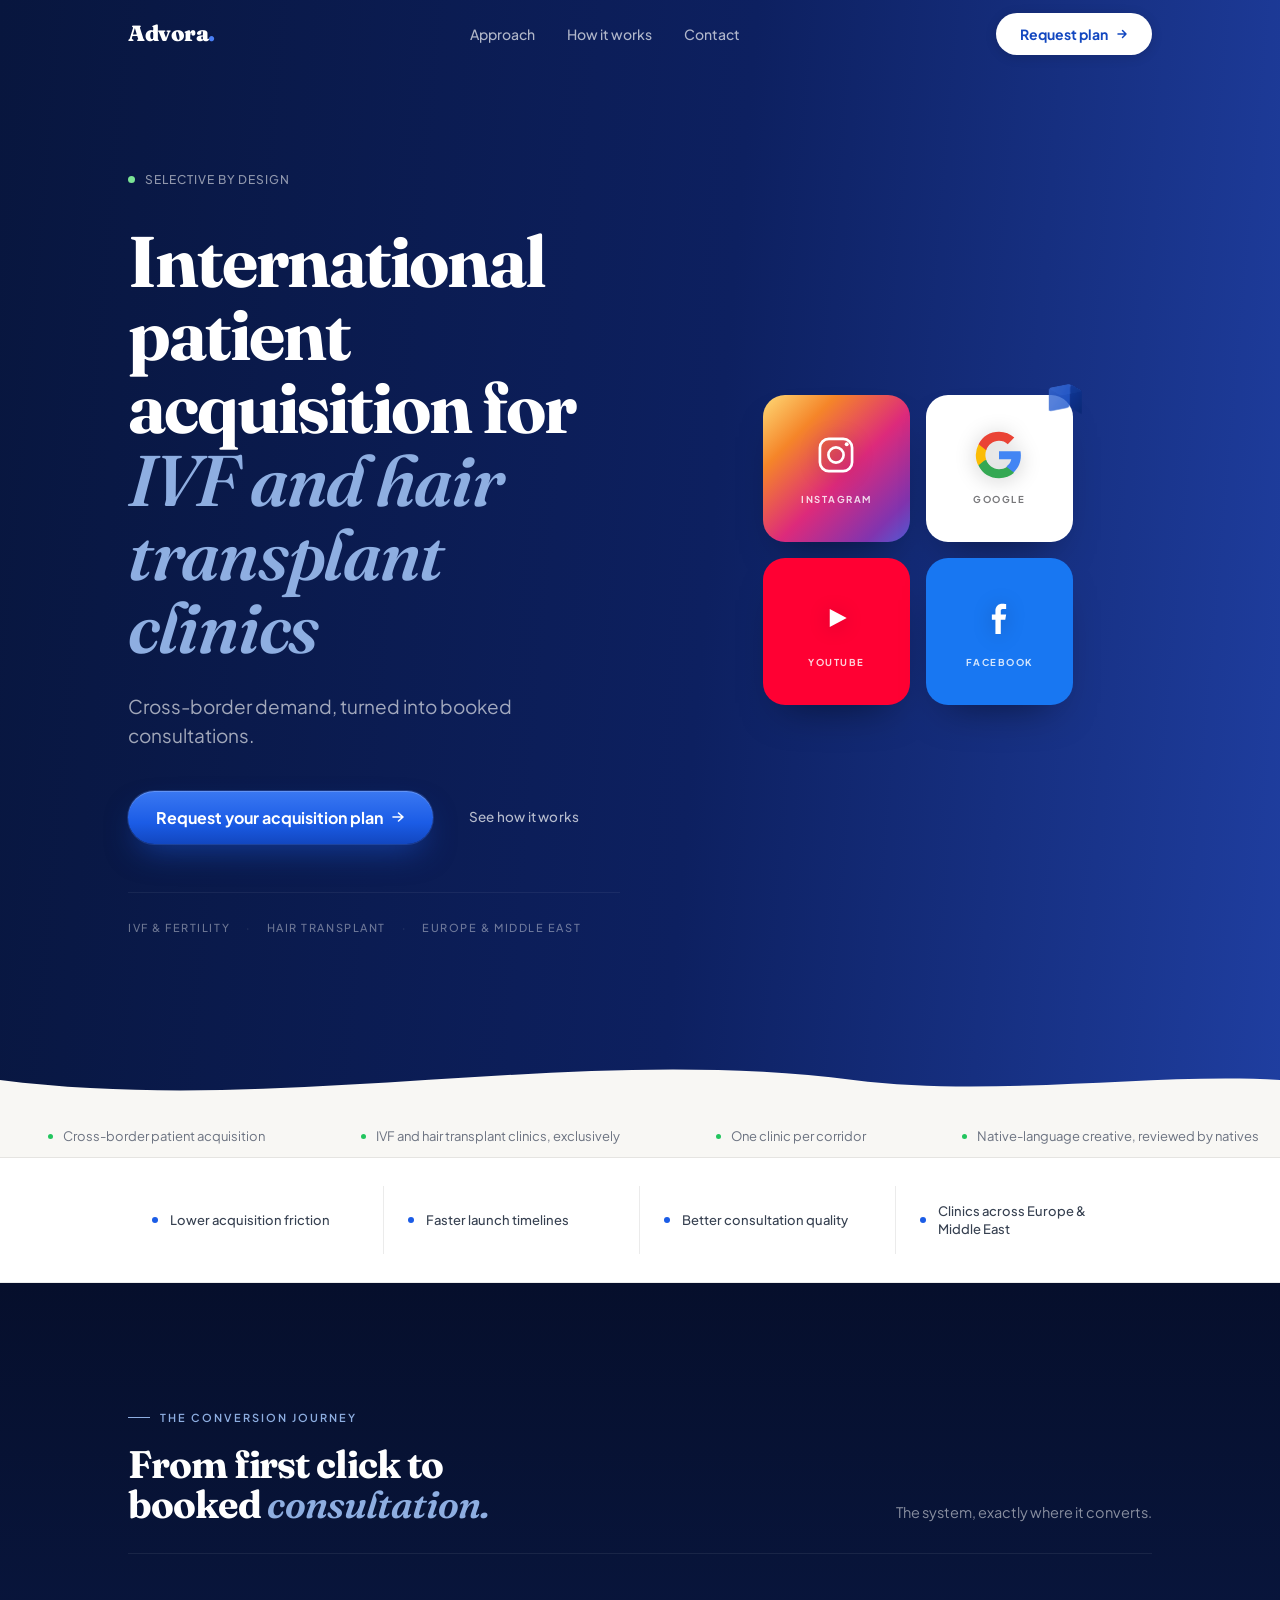
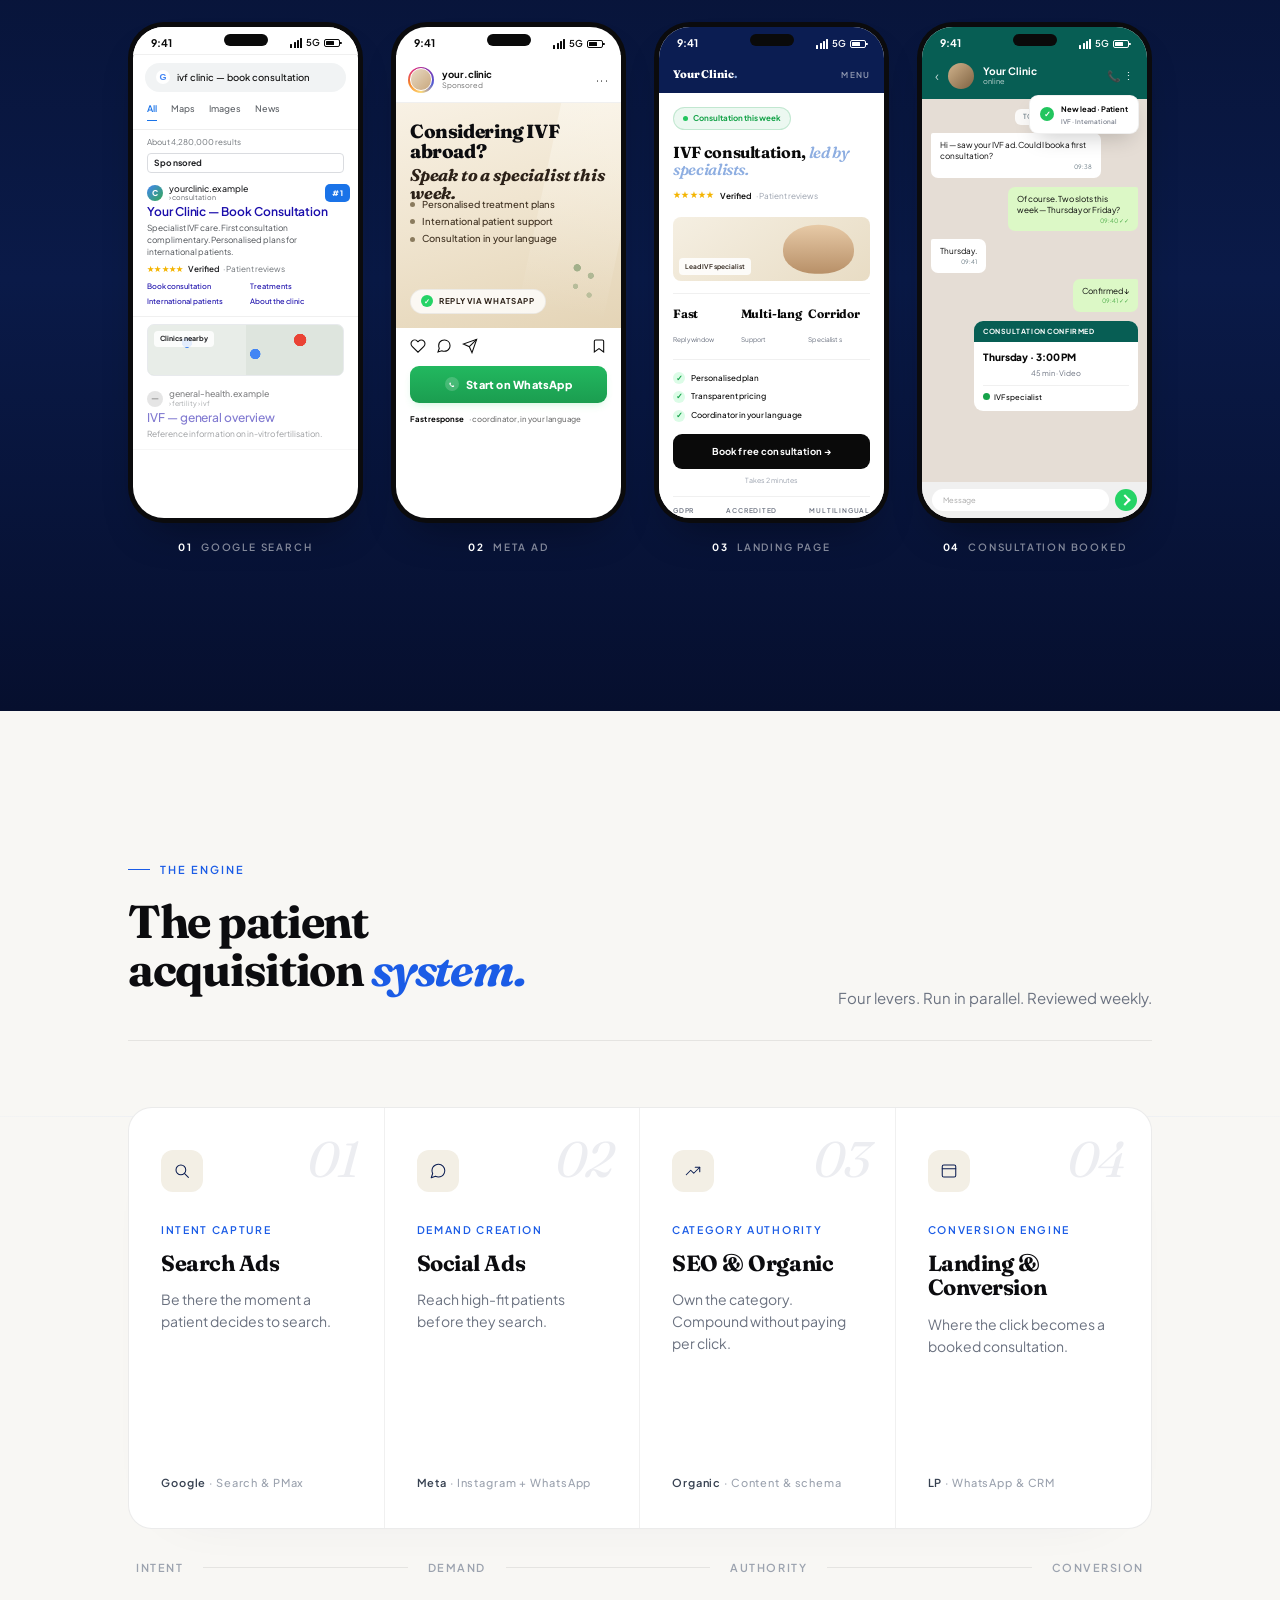
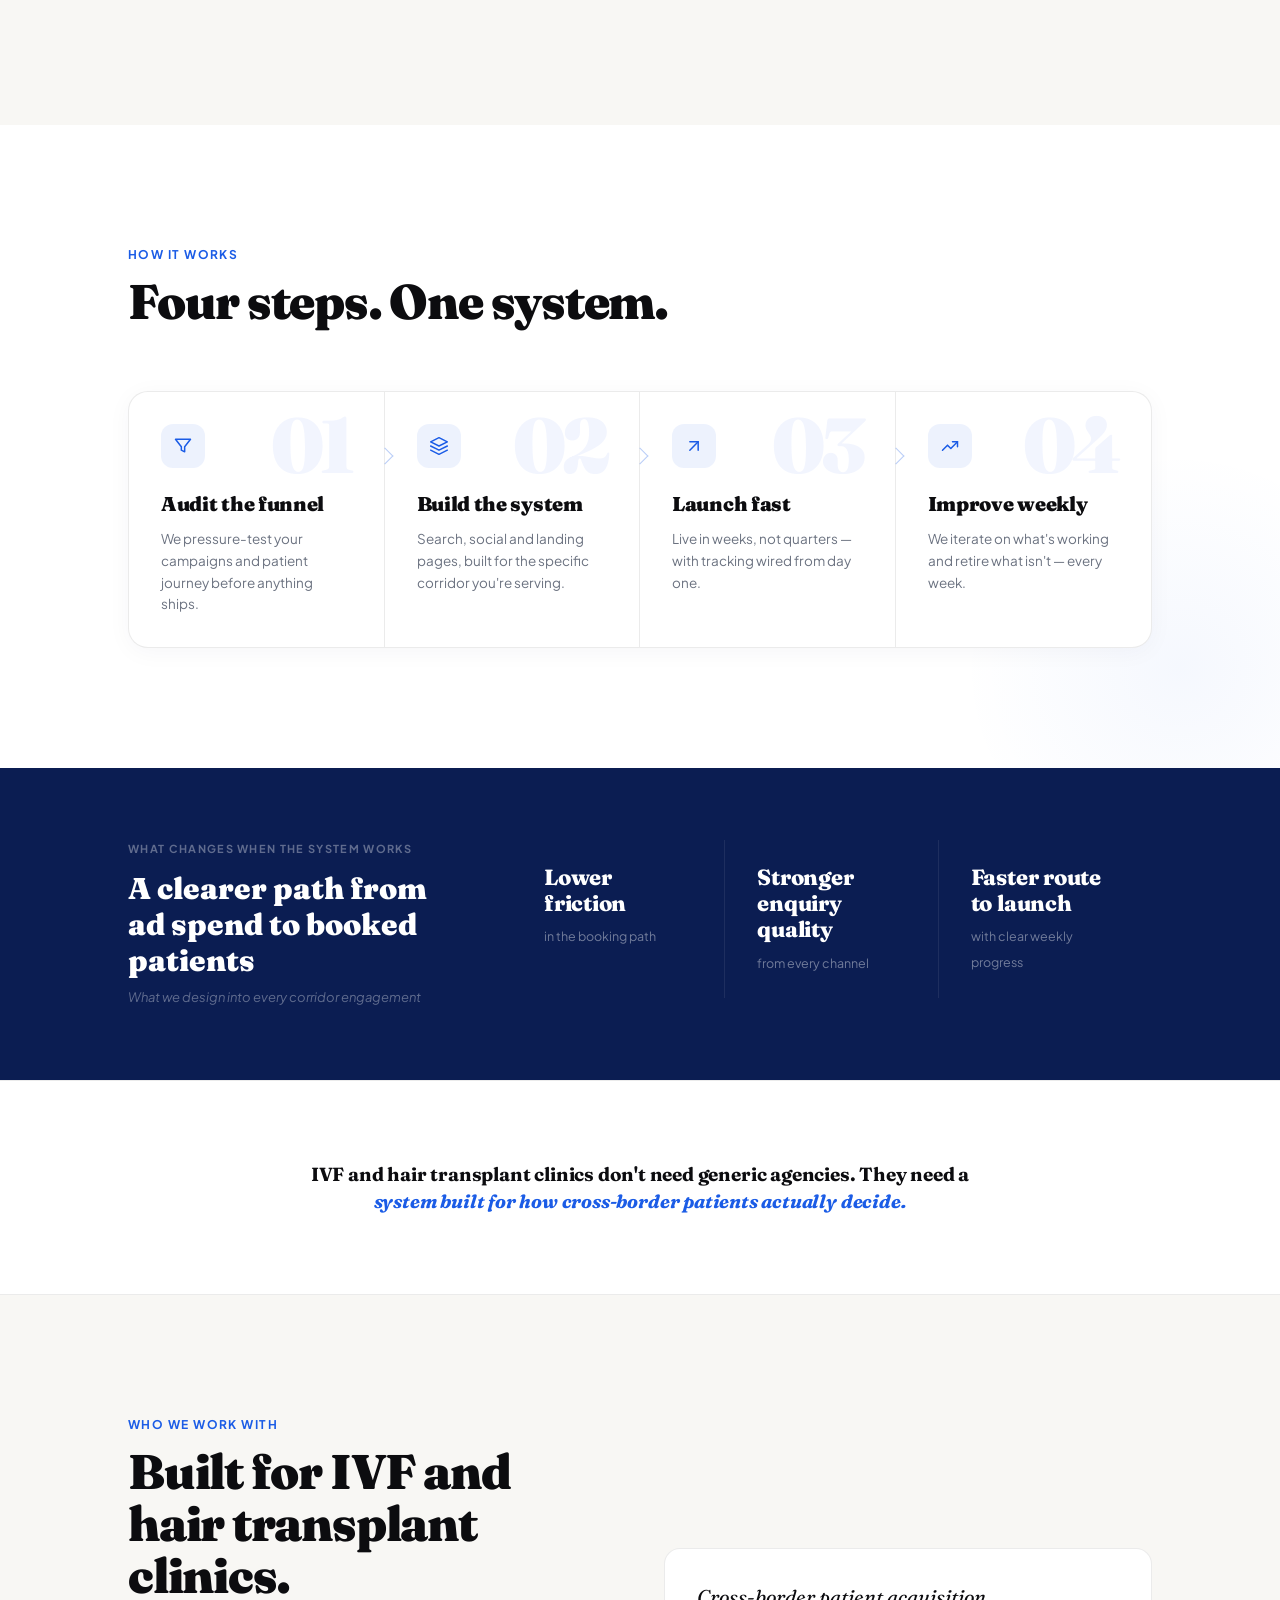
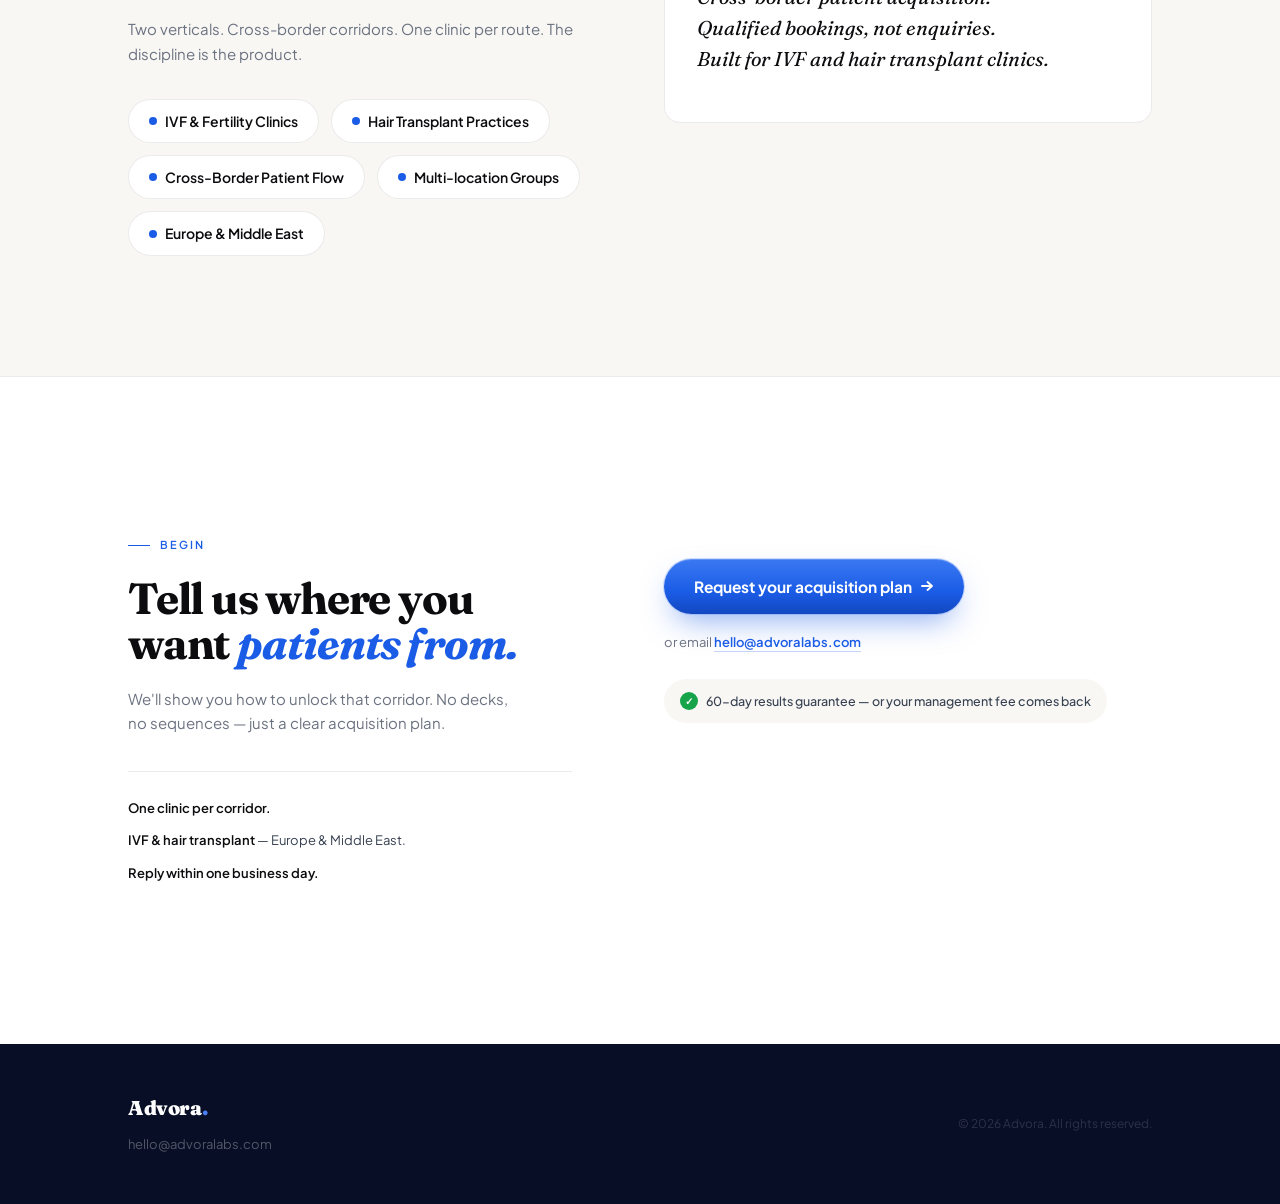
==== commit e4a3e079: "Promote approved design to production — hero, iPhone journey, cards, capture, footer email" ====
--- a/index.html
+++ b/index.html
@@ -7,7 +7,7 @@
 <meta name="description" content="Advora is a boutique growth partner for IVF and hair transplant clinics, focused on increasing international patient bookings from cross-border markets.">
 <link rel="preconnect" href="https://fonts.googleapis.com">
 <link rel="preconnect" href="https://fonts.gstatic.com" crossorigin>
-<link href="https://fonts.googleapis.com/css2?family=Plus+Jakarta+Sans:wght@400;500;600;700;800&family=Fraunces:ital,wght@0,700;0,900;1,700&display=swap" rel="stylesheet">
+<link href="https://fonts.googleapis.com/css2?family=Plus+Jakarta+Sans:wght@400;500;600;700;800&family=Fraunces:ital,wght@0,400;0,500;0,600;0,700;0,900;1,400;1,500;1,600;1,700&display=swap" rel="stylesheet">
 <style>
 
 /* ═══════════════════════════════════════════════════
@@ -20,6 +20,10 @@
   --blue-bg:  #0F2563;
   --hero-1:   #0B1D52;
   --hero-2:   #132B7A;
+  --hero-l:   #08163E;
+  --hero-m:   #0D2060;
+  --hero-r:   #1F3EA0;
+  --highlight:#8EAEE1;
   --white:    #FFFFFF;
   --warm:     #F8F7F4;
   --cream:    #F2F0EB;
@@ -28,6 +32,8 @@
   --ink-3:    #6B7280;
   --ink-4:    #9CA3AF;
   --rule:     rgba(0,0,0,0.08);
+  --rule-light:rgba(0,0,0,0.06);
+  --wa:       #25D366;
   --f-h:      'Fraunces', Georgia, serif;
   --f-b:      'Plus Jakarta Sans', sans-serif;
   --ease:     cubic-bezier(0.22,1,0.36,1);
@@ -493,6 +499,327 @@
   .results-grid{grid-template-columns:1fr 1fr;}
 }
 
+
+/* ═══════════════════════════════════════════════════
+   APPROVED DESIGN — v7 production promotion
+   Override + new rules appended after original styles.
+   All rules scoped; does not break existing responsive / modal CSS.
+═══════════════════════════════════════════════════ */
+
+/* Hero gradient refresh */
+.hero{
+  background:linear-gradient(95deg, var(--hero-l) 0%, var(--hero-m) 55%, var(--hero-r) 100%) !important;
+}
+.hero::before, .hero::after{content:none !important;}
+
+/* Hero typography */
+.hero-h{
+  font-weight:700 !important;
+  letter-spacing:-0.028em !important;
+}
+.hero-h em, .cta-h em{
+  font-family:'Fraunces', serif !important;
+  font-style:italic !important;
+  font-weight:600 !important;
+  color:var(--highlight) !important;
+  letter-spacing:-0.018em !important;
+}
+.hero-label{margin-bottom:36px;}
+.hero-label-dot{background:#7BE495;}
+.hero-label span{color:rgba(255,255,255,.55);}
+
+.hero-sub{max-width:440px;margin-bottom:40px;color:rgba(255,255,255,.62);}
+
+/* Primary CTA — premium blue pill */
+.btn-primary{
+  background:linear-gradient(180deg, #3A78F2 0%, #1B5CE6 60%, #1247C0 100%) !important;
+  box-shadow:
+    inset 0 1px 0 rgba(255,255,255,.2),
+    0 0 0 1px rgba(74,127,245,.26),
+    0 14px 32px -10px rgba(27,92,230,.55) !important;
+  padding:16px 28px !important;
+}
+
+/* Secondary ghost link in hero */
+.btn-ghost{
+  display:inline-flex;align-items:center;
+  font-size:13.5px;font-weight:500;color:rgba(255,255,255,.7);
+  margin-left:20px;letter-spacing:.015em;
+  text-decoration:none;
+}
+.btn-ghost:hover{color:#fff;}
+
+/* Hero bottom trust line */
+.hero-trust-line{
+  display:flex;gap:16px;flex-wrap:wrap;margin-top:36px;
+  padding-top:26px;border-top:1px solid rgba(255,255,255,.06);
+  font-size:11px;color:rgba(255,255,255,.4);
+  letter-spacing:.14em;text-transform:uppercase;font-weight:500;
+}
+.hero-trust-line .trust-dot{opacity:.3;}
+
+/* Platform tiles — true brand surfaces, 310 grid */
+.platform-grid{max-width:310px !important;gap:16px !important;}
+.plat-tile{
+  padding:28px 18px !important;
+  border-radius:22px !important;
+  border:none !important;
+  box-shadow:0 20px 42px -22px rgba(0,0,0,.55) !important;
+}
+.plat-tile.tile-ig{
+  background:linear-gradient(135deg,#FEDA77 0%,#F58529 25%,#DD2A7B 55%,#8134AF 85%,#515BD4 100%) !important;
+}
+.plat-tile.tile-goog{background:#fff !important;overflow:visible !important;}
+.plat-tile.tile-yt{background:#FF0033 !important;}
+.plat-tile.tile-fb{background:#1877F2 !important;}
+.tile-logo{width:50px !important;height:50px !important;}
+.tile-logo svg{width:50px !important;height:50px !important;}
+.tile-name{
+  font-size:9.5px !important;font-weight:700 !important;
+  color:rgba(255,255,255,.82) !important;letter-spacing:.16em !important;
+  text-transform:uppercase !important;margin-top:12px !important;
+}
+.tile-goog .tile-name{color:rgba(10,10,15,.55) !important;}
+
+/* Cube — subtler */
+.cube-wrap{top:-6px !important;right:-5px !important;transform:scale(.7) !important;transform-origin:top right;opacity:.88;}
+.cube, .cube-face{width:36px !important;height:36px !important;}
+.cube-face{border-radius:6px !important;}
+.cube-front{background:linear-gradient(135deg,#3A6BD6,#1A55CC) !important;transform:translateZ(18px) !important;}
+.cube-right{background:linear-gradient(135deg,#0F3A9E,#082670) !important;transform:rotateY(90deg) translateZ(18px) !important;}
+.cube-top  {background:linear-gradient(135deg,#5282DC,#3A6BD6) !important;transform:rotateX(90deg) translateZ(18px) !important;}
+
+/* ═════════ JOURNEY (iPhone section) ═════════ */
+.journey{
+  position:relative;overflow:hidden;
+  background:linear-gradient(180deg, #060F2C 0%, #0A1A48 58%, #060F2E 100%);
+  padding:116px 0 140px;
+}
+.journey-head{
+  position:relative;z-index:2;
+  display:grid;grid-template-columns:1.2fr 1fr;gap:48px;align-items:end;
+  margin-bottom:68px;padding-bottom:28px;
+  border-bottom:1px solid rgba(255,255,255,.07);
+}
+.j-eyebrow{
+  display:inline-flex;align-items:center;gap:10px;
+  font-size:11px;font-weight:600;letter-spacing:.18em;text-transform:uppercase;
+  color:var(--highlight);margin-bottom:18px;
+}
+.j-eyebrow::before{content:"";width:22px;height:1px;background:var(--highlight);}
+.j-h{font-family:var(--f-h);font-weight:700;font-size:clamp(28px,3vw,44px);line-height:1.04;letter-spacing:-0.028em;color:#fff;}
+.j-h em{font-style:italic;font-weight:600;color:var(--highlight);letter-spacing:-0.018em;}
+.j-sub{
+  font-size:14.5px;color:rgba(255,255,255,.52);line-height:1.6;
+  max-width:280px;justify-self:end;text-align:right;
+  white-space:nowrap;
+}
+.phone-row{display:grid;grid-template-columns:repeat(4,1fr);gap:28px;max-width:1080px;margin:0 auto;padding-bottom:48px;}
+.phone{position:relative;aspect-ratio:9/19.2;background:#0b0b0d;border-radius:36px;padding:5px;box-shadow:0 22px 44px -22px rgba(0,0,0,.45);}
+.phone-screen{width:100%;height:100%;background:#fff;border-radius:31px;position:relative;overflow:hidden;display:flex;flex-direction:column;}
+.notch{position:absolute;top:7px;left:50%;transform:translateX(-50%);width:44px;height:12px;background:#0a0a0a;border-radius:100px;z-index:5;}
+.status-bar{display:flex;justify-content:space-between;align-items:center;padding:10px 18px 4px;height:28px;font-size:10.5px;font-weight:600;color:#0a0a0a;}
+.status-bar .time{font-weight:700;}
+.status-bar .right{display:inline-flex;gap:4px;align-items:center;font-size:9.5px;font-weight:600;}
+.status-bar .bars{display:inline-flex;gap:1.2px;align-items:flex-end;}
+.status-bar .bars i{width:2px;background:#0a0a0a;border-radius:.5px;}
+.status-bar .bars i:nth-child(1){height:4px;}.status-bar .bars i:nth-child(2){height:6px;}
+.status-bar .bars i:nth-child(3){height:8px;}.status-bar .bars i:nth-child(4){height:10px;}
+.status-bar .batt{width:16px;height:8px;border:1px solid #0a0a0a;border-radius:2px;position:relative;padding:1px;}
+.status-bar .batt::after{content:"";position:absolute;right:-2.5px;top:2px;bottom:2px;width:1.5px;background:#0a0a0a;border-radius:0 1px 1px 0;}
+.status-bar .batt::before{content:"";display:block;width:70%;height:100%;background:#0a0a0a;border-radius:.5px;}
+.phone-step{position:absolute;bottom:-32px;left:0;right:0;text-align:center;font-size:10px;color:rgba(255,255,255,.5);letter-spacing:.18em;text-transform:uppercase;font-weight:600;}
+.phone-step b{color:#fff;font-weight:700;margin-right:8px;}
+
+/* Phone 1 · Google */
+.p-google .status-bar{background:#fff;border-bottom:.5px solid #f0f0f0;}
+.p-google .g-bar{display:flex;align-items:center;gap:7px;margin:8px 12px 6px;padding:7px 11px;background:#F1F3F4;border-radius:100px;font-size:9.5px;color:#0a0a0a;font-weight:500;}
+.p-google .g-bar::before{content:"G";font-family:Arial;font-weight:800;font-size:9px;color:#4285F4;background:#fff;width:14px;height:14px;border-radius:50%;display:inline-flex;align-items:center;justify-content:center;}
+.p-google .g-tabs{display:flex;gap:14px;padding:4px 14px 8px;border-bottom:.5px solid #eee;}
+.p-google .g-tab{font-size:9px;color:#5f6368;font-weight:500;}
+.p-google .g-tab.active{color:#1a73e8;border-bottom:1.8px solid #1a73e8;padding-bottom:4px;font-weight:600;}
+.p-google .g-stats{font-size:8px;color:#70757A;padding:6px 14px 4px;}
+.p-google .g-ad-label{font-size:8.5px;color:#202124;font-weight:700;padding:2px 6px;border:1px solid #dadce0;border-radius:4px;display:inline-block;margin:0 14px 5px;letter-spacing:.02em;}
+.p-google .g-result{padding:6px 14px 9px;border-bottom:.5px solid #f0f0f0;position:relative;}
+.p-google .g-rank{position:absolute;top:6px;right:8px;background:#1A73E8;color:#fff;font-size:7.5px;font-weight:800;padding:3px 7px;border-radius:5px;letter-spacing:.05em;}
+.p-google .g-site{display:flex;align-items:center;gap:6px;margin-bottom:2px;}
+.p-google .g-fav{width:16px;height:16px;border-radius:50%;background:linear-gradient(135deg,#4285F4,#34A853);color:#fff;display:flex;align-items:center;justify-content:center;font-size:8px;font-weight:800;}
+.p-google .g-who{line-height:1.2;}
+.p-google .g-dom{font-size:8.8px;color:#202124;font-weight:500;display:block;}
+.p-google .g-path{font-size:7px;color:#5f6368;display:block;}
+.p-google .g-tlt{font-size:12px;color:#1A0DAB;font-weight:600;line-height:1.28;margin-top:2px;letter-spacing:-.005em;}
+.p-google .g-dsc{font-size:8.4px;color:#4d5156;line-height:1.42;margin-top:2px;}
+.p-google .g-rate{display:flex;align-items:center;gap:4px;margin-top:4px;font-size:8.2px;color:#70757A;}
+.p-google .g-rate .stars{color:#F4B400;letter-spacing:.3px;}
+.p-google .g-sitelinks{display:grid;grid-template-columns:1fr 1fr;gap:3px 8px;margin-top:6px;}
+.p-google .g-sl{font-size:7.4px;color:#1A0DAB;font-weight:500;}
+.p-google .g-map{margin:7px 14px;height:52px;border-radius:7px;overflow:hidden;position:relative;background:linear-gradient(180deg,#E8EFEC 0%,#D9E3DC 100%);border:.5px solid #E8EAED;}
+.p-google .g-map::before{content:"";position:absolute;inset:0;background:radial-gradient(circle at 20% 35%, #4285F4 0 5px, transparent 5.5px),radial-gradient(circle at 55% 58%, #4285F4 0 5px, transparent 5.5px),radial-gradient(circle at 78% 30%, #EA4335 0 6px, transparent 6.5px),linear-gradient(90deg, #E8EDE8 50%, #DEE5DE 50.5%);}
+.p-google .g-map::after{content:"Clinics nearby";position:absolute;left:6px;top:6px;font-size:7px;color:#202124;font-weight:700;background:rgba(255,255,255,.85);padding:2px 6px;border-radius:4px;}
+
+/* Phone 2 · Meta */
+.p-meta .ig-top{display:flex;align-items:center;gap:8px;padding:12px 12px 9px;border-bottom:.5px solid #f0f0f0;background:#fff;}
+.p-meta .ig-av{width:26px;height:26px;border-radius:50%;background:conic-gradient(from 180deg,#FEDA77,#F58529,#DD2A7B,#8134AF,#515BD4,#FEDA77);padding:1.8px;}
+.p-meta .ig-av .inner{width:100%;height:100%;border-radius:50%;background:linear-gradient(135deg,#E8D9C3 0%,#C9A87E 100%);border:1.5px solid #fff;}
+.p-meta .ig-who{flex:1;line-height:1.2;}
+.p-meta .ig-name{font-size:9.6px;font-weight:700;color:#0a0a0a;display:block;}
+.p-meta .ig-spon{font-size:7.4px;color:#737373;display:block;margin-top:1px;}
+.p-meta .ig-dots{font-size:11px;color:#0a0a0a;letter-spacing:1.5px;line-height:1;}
+.p-meta .ig-img{aspect-ratio:1;position:relative;overflow:hidden;background:linear-gradient(165deg,#F8F1E4 0%,#F0E5D0 45%,#E4D4B6 100%);}
+.p-meta .ig-img::before{content:"";position:absolute;left:62%;top:-10%;width:38%;height:130%;background:linear-gradient(180deg,rgba(255,253,247,.5) 0%,rgba(255,253,247,0) 80%);transform:rotate(12deg);}
+.p-meta .ig-img::after{content:"";position:absolute;right:9%;bottom:11%;width:34px;height:44px;background:radial-gradient(circle at 30% 20%, rgba(138,160,118,.85) 0 3.4px, transparent 4px),radial-gradient(circle at 70% 38%, rgba(138,160,118,.7) 0 2.8px, transparent 3.4px),radial-gradient(circle at 25% 62%, rgba(138,160,118,.6) 0 2.4px, transparent 3px),radial-gradient(circle at 65% 82%, rgba(138,160,118,.55) 0 2.4px, transparent 3px);opacity:.88;}
+.p-meta .ad-hook{position:absolute;left:14px;right:14px;top:18px;font-family:var(--f-h);font-weight:700;font-style:italic;font-size:17px;line-height:1.08;letter-spacing:-0.01em;color:#2C2118;}
+.p-meta .ad-hook b{display:block;font-style:normal;font-weight:800;color:#0C0C0F;letter-spacing:-.02em;font-size:19px;margin-bottom:4px;}
+.p-meta .ad-sub{position:absolute;left:14px;right:14px;top:96px;display:flex;flex-direction:column;gap:6px;}
+.p-meta .ad-sub li{list-style:none;display:flex;align-items:center;gap:7px;font-size:9.5px;color:#3D2F1F;font-weight:500;line-height:1.2;}
+.p-meta .ad-sub li::before{content:"";width:5px;height:5px;border-radius:50%;background:#8A7B5E;flex-shrink:0;}
+.p-meta .ad-badge{position:absolute;left:14px;bottom:14px;display:inline-flex;align-items:center;gap:6px;font-size:8px;font-weight:700;color:#2C2118;background:rgba(255,255,255,.8);border:.8px solid rgba(0,0,0,.06);padding:5px 10px;border-radius:100px;letter-spacing:.08em;text-transform:uppercase;}
+.p-meta .ad-badge .wa-mini{width:12px;height:12px;border-radius:50%;background:var(--wa);display:inline-flex;align-items:center;justify-content:center;color:#fff;font-size:7px;font-weight:900;}
+.p-meta .ig-act{display:flex;gap:10px;padding:10px 14px 4px;background:#fff;}
+.p-meta .ig-act svg{width:16px;height:16px;stroke:#0a0a0a;stroke-width:1.6;fill:none;}
+.p-meta .ig-act .save{margin-left:auto;}
+.p-meta .ig-cta{margin:8px 14px 10px;padding:10px 12px;background:linear-gradient(180deg,#22B85F 0%,#1B9D50 100%);color:#fff;font-size:11px;font-weight:800;letter-spacing:.02em;border-radius:9px;display:flex;align-items:center;justify-content:center;gap:7px;box-shadow:0 4px 10px -4px rgba(37,211,102,.3);}
+.p-meta .ig-cta .wa-icon{width:14px;height:14px;border-radius:50%;background:rgba(255,255,255,.18);display:flex;align-items:center;justify-content:center;}
+.p-meta .ig-cta .wa-icon svg{width:9.5px;height:9.5px;fill:#fff;}
+.p-meta .ig-hand{padding:0 14px 10px;font-size:7.8px;color:#737373;font-weight:500;display:flex;align-items:center;gap:5px;}
+.p-meta .ig-hand b{color:#0a0a0a;font-weight:700;}
+
+/* Phone 3 · Landing page */
+.p-lp .status-bar{background:#0B1D52;color:#fff;}
+.p-lp .status-bar .time,.p-lp .status-bar .right{color:#fff;}
+.p-lp .status-bar .bars i,.p-lp .status-bar .batt::before{background:#fff;}
+.p-lp .status-bar .batt{border-color:#fff;}
+.p-lp .status-bar .batt::after{background:#fff;}
+.p-lp .lp-head{padding:11px 14px 10px;background:#0B1D52;color:#fff;display:flex;justify-content:space-between;align-items:center;}
+.p-lp .lp-brand{font-family:var(--f-h);font-size:11px;font-weight:800;letter-spacing:-.01em;}
+.p-lp .lp-brand em{font-style:normal;color:var(--highlight);}
+.p-lp .lp-menu{font-size:8.2px;color:rgba(255,255,255,.55);letter-spacing:.14em;font-weight:600;}
+.p-lp .lp-body{background:#fff;padding:14px 14px 12px;display:flex;flex-direction:column;flex:1;}
+.p-lp .lp-pill{display:inline-flex;align-items:center;gap:5px;background:rgba(22,163,74,.08);color:#16A34A;font-size:8px;font-weight:700;padding:4px 9px;border-radius:100px;margin-bottom:14px;border:.8px solid rgba(22,163,74,.2);align-self:flex-start;}
+.p-lp .lp-pill::before{content:"";width:5px;height:5px;border-radius:50%;background:#22C55E;}
+.p-lp .lp-h{font-family:var(--f-h);font-weight:700;font-size:16px;color:#0a0a0a;line-height:1.08;margin-bottom:10px;letter-spacing:-.022em;}
+.p-lp .lp-h em{font-style:italic;font-weight:600;color:var(--highlight);}
+.p-lp .lp-meta{display:flex;gap:5px;align-items:center;font-size:8.2px;color:#4B5563;margin-bottom:14px;}
+.p-lp .lp-meta .stars{color:#F4B400;font-size:9px;letter-spacing:.3px;}
+.p-lp .lp-hero{height:64px;border-radius:8px;margin-bottom:12px;position:relative;overflow:hidden;background:linear-gradient(145deg,#F5EFE2 0%,#E8DCC4 100%);}
+.p-lp .lp-hero::before{content:"";position:absolute;right:8%;top:50%;transform:translateY(-50%);width:36%;height:76%;background:linear-gradient(180deg,#E7CAA7 0%,#B89068 100%);border-radius:50% 50% 45% 45%;}
+.p-lp .lp-hero-cap{position:absolute;left:6px;bottom:6px;font-size:6.6px;color:#2C2118;font-weight:600;background:rgba(255,255,255,.85);padding:3px 6px;border-radius:4px;}
+.p-lp .lp-stats{display:grid;grid-template-columns:repeat(3,1fr);gap:6px;margin-bottom:12px;padding:10px 0;border-top:.5px solid #F0F0F0;border-bottom:.5px solid #F0F0F0;}
+.p-lp .lp-stat b{font-family:var(--f-h);font-weight:700;font-size:12px;color:#0a0a0a;letter-spacing:-.015em;display:block;}
+.p-lp .lp-stat span{font-size:6.5px;color:#6B7280;letter-spacing:.02em;}
+.p-lp .lp-benefits{display:flex;flex-direction:column;gap:6px;margin-bottom:12px;}
+.p-lp .lp-benefit{display:flex;align-items:center;gap:6px;font-size:8px;color:#0a0a0a;font-weight:500;}
+.p-lp .lp-benefit::before{content:"✓";width:12px;height:12px;background:#DCFCE7;color:#16A34A;border-radius:50%;display:inline-flex;align-items:center;justify-content:center;font-size:8px;font-weight:900;flex-shrink:0;}
+.p-lp .lp-cta{background:#0a0a0a;color:#fff;padding:10px;text-align:center;font-size:9.5px;font-weight:700;border-radius:9px;margin-bottom:6px;letter-spacing:.015em;}
+.p-lp .lp-cta::after{content:" →";}
+.p-lp .lp-micro{font-size:7px;color:#9CA3AF;text-align:center;margin-bottom:10px;}
+.p-lp .lp-trust-row{margin-top:auto;display:flex;justify-content:space-between;padding-top:8px;border-top:.5px solid #F0F0F0;font-size:6.6px;color:#6B7280;font-weight:600;letter-spacing:.12em;text-transform:uppercase;}
+
+/* Phone 4 · WhatsApp */
+.p-lead .status-bar{background:#075E54;color:#fff;}
+.p-lead .status-bar .time,.p-lead .status-bar .right{color:#fff;}
+.p-lead .status-bar .bars i,.p-lead .status-bar .batt::before{background:#fff;}
+.p-lead .status-bar .batt{border-color:#fff;}
+.p-lead .status-bar .batt::after{background:#fff;}
+.p-lead .wa-top{background:#075E54;color:#fff;padding:8px 13px 10px;display:flex;align-items:center;gap:9px;}
+.p-lead .wa-back{font-size:14px;font-weight:300;opacity:.85;}
+.p-lead .wa-av{width:26px;height:26px;border-radius:50%;background:linear-gradient(135deg,#D1B38C,#7E6242);flex-shrink:0;}
+.p-lead .wa-who{line-height:1.2;flex:1;}
+.p-lead .wa-name{font-size:10.2px;font-weight:700;}
+.p-lead .wa-status{font-size:7.4px;color:rgba(255,255,255,.72);}
+.p-lead .wa-icons{display:flex;gap:10px;font-size:11px;color:rgba(255,255,255,.9);}
+.p-lead .wa-body{flex:1;padding:10px 9px;display:flex;flex-direction:column;gap:3px;position:relative;background:#E5DDD5;}
+.p-lead .wa-date{align-self:center;background:rgba(255,255,255,.85);font-size:7px;color:#667781;padding:2.5px 8px;border-radius:6px;margin-bottom:3px;font-weight:500;}
+.p-lead .msg{padding:6px 9px;border-radius:7px;font-size:8.2px;line-height:1.42;position:relative;}
+.p-lead .msg .time{display:block;text-align:right;font-size:6px;color:#667781;margin-top:1px;}
+.p-lead .msg.in{background:#fff;color:#0a0a0a;align-self:flex-start;border-radius:2px 7px 7px 7px;}
+.p-lead .msg.out{background:#DCF8C6;color:#0a0a0a;align-self:flex-end;border-radius:7px 2px 7px 7px;}
+.p-lead .msg.out .time{color:#4fae4b;}
+.p-lead .msg.m-1{max-width:82%;margin-top:2px;}
+.p-lead .msg.m-2{max-width:63%;margin-top:6px;}
+.p-lead .msg.m-3{max-width:31%;margin-top:5px;}
+.p-lead .msg.m-4{max-width:39%;margin-top:3px;}
+.p-lead .appt-card{align-self:flex-end;max-width:82%;background:#fff;border-radius:9px;overflow:hidden;margin-top:6px;}
+.p-lead .appt-card .head{background:#075E54;color:#fff;padding:5px 9px;font-size:7px;font-weight:700;letter-spacing:.08em;text-transform:uppercase;}
+.p-lead .appt-card .body{padding:7px 9px 8px;display:flex;flex-direction:column;gap:2px;}
+.p-lead .appt-card .t{font-size:10px;font-weight:800;color:#0a0a0a;letter-spacing:-.01em;}
+.p-lead .appt-card .w{font-size:7.5px;color:#6B7280;}
+.p-lead .appt-card .d{display:flex;gap:4px;align-items:center;font-size:7.5px;color:#0a0a0a;font-weight:500;margin-top:4px;padding-top:5px;border-top:.5px solid #F0F0F0;}
+.p-lead .appt-card .d::before{content:"";width:7px;height:7px;border-radius:50%;background:#16A34A;}
+.p-lead .lead-toast{position:absolute;top:-4px;right:8px;z-index:5;background:#fff;border:1px solid rgba(0,0,0,.06);box-shadow:0 10px 22px -8px rgba(0,0,0,.22);border-radius:9px;padding:7px 10px;font-size:7.6px;color:#0a0a0a;font-weight:600;display:flex;align-items:center;gap:7px;}
+.p-lead .lead-toast .check{width:14px;height:14px;border-radius:50%;background:#22C55E;color:#fff;display:inline-flex;align-items:center;justify-content:center;font-size:8px;font-weight:900;flex-shrink:0;}
+.p-lead .lead-toast small{display:block;font-size:6.4px;color:#6B7280;font-weight:500;margin-top:1px;}
+.p-lead .wa-input{background:#F0F0F0;padding:7px 10px;display:flex;align-items:center;gap:6px;}
+.p-lead .wa-field{flex:1;background:#fff;border-radius:100px;padding:5px 11px;font-size:7.6px;color:#aaa;}
+.p-lead .wa-send{width:22px;height:22px;border-radius:50%;background:#25D366;display:flex;align-items:center;justify-content:center;}
+.p-lead .wa-send::before{content:"";width:8px;height:8px;border-right:2px solid #fff;border-top:2px solid #fff;transform:rotate(45deg);margin-right:2px;}
+
+/* ═════════ SERVICES — clean plinth cards ═════════ */
+.services .svc-grid, .services .svc-card{display:none !important;} /* hide legacy grid if any survives */
+.services{padding:140px 0 148px !important;}
+.services .system-head{display:grid;grid-template-columns:1.25fr 1fr;gap:56px;align-items:end;margin-bottom:66px;padding-bottom:30px;border-bottom:1px solid var(--rule);}
+.services .system-head > div{display:block;}
+.services .section-eyebrow{display:inline-flex;align-items:center;gap:10px;font-size:11px;font-weight:600;letter-spacing:.18em;text-transform:uppercase;color:var(--blue);margin-bottom:20px;}
+.services .section-eyebrow::before{content:"";width:22px;height:1px;background:var(--blue);}
+.services .section-h{font-family:var(--f-h);font-weight:700;font-size:clamp(36px,3.6vw,52px);line-height:1.04;letter-spacing:-0.028em;color:var(--ink);}
+.services .section-h em{font-style:italic;color:var(--blue);font-weight:700;letter-spacing:-0.022em;}
+.services .system-sub{font-size:15px;color:var(--ink-3);line-height:1.6;max-width:340px;justify-self:end;text-align:right;margin:0;}
+
+.system-plinth{display:grid;grid-template-columns:repeat(4,1fr);background:#fff;border:1px solid var(--rule);border-radius:24px;overflow:hidden;box-shadow:0 22px 60px -52px rgba(11,29,82,.12);}
+.panel{position:relative;padding:42px 32px 36px;display:flex;flex-direction:column;min-height:420px;border-right:1px solid var(--rule-light);}
+.panel:last-child{border-right:none;}
+.panel-num{position:absolute;top:26px;right:26px;font-family:var(--f-h);font-style:italic;font-weight:400;font-size:50px;line-height:1;color:rgba(11,29,82,.08);letter-spacing:-0.02em;pointer-events:none;}
+.panel-icon{width:42px;height:42px;border-radius:12px;background:#F3EFE5;display:flex;align-items:center;justify-content:center;margin-bottom:30px;}
+.panel-icon svg{width:18px;height:18px;stroke:var(--hero-1);stroke-width:1.4;fill:none;stroke-linecap:round;stroke-linejoin:round;}
+.panel-role{font-size:10.5px;font-weight:600;color:var(--blue);letter-spacing:.16em;text-transform:uppercase;margin-bottom:12px;}
+.panel-name{font-family:var(--f-h);font-weight:700;font-size:22px;line-height:1.12;letter-spacing:-0.02em;color:var(--ink);margin-bottom:14px;}
+.panel-desc{font-size:14px;color:var(--ink-3);line-height:1.55;max-width:95%;}
+.panel-foot{margin-top:auto;padding-top:26px;font-size:11px;color:var(--ink-4);letter-spacing:.08em;font-weight:500;}
+.panel-foot b{color:var(--ink-2);font-weight:600;}
+.system-footer{display:flex;justify-content:space-between;align-items:center;margin-top:30px;padding:0 8px;font-size:11px;color:var(--ink-4);letter-spacing:.14em;text-transform:uppercase;font-weight:600;}
+.system-footer .line{height:1px;flex:1;margin:0 20px;background:var(--rule);}
+
+/* ═════════ CAPTURE (end-of-page form-style section) ═════════ */
+.cta-section{display:none !important;} /* hide legacy CTA if any survives */
+.capture{padding:150px 0 160px;background:#fff;border-top:1px solid var(--rule);}
+.capture .capture-grid{display:grid;grid-template-columns:1fr 1.1fr;gap:92px;align-items:start;}
+.capture-eyebrow{display:inline-flex;align-items:center;gap:10px;font-size:11px;font-weight:600;letter-spacing:.18em;text-transform:uppercase;color:var(--blue);margin-bottom:22px;}
+.capture-eyebrow::before{content:"";width:22px;height:1px;background:var(--blue);}
+.capture-h{font-family:var(--f-h);font-weight:700;font-size:clamp(36px,3.4vw,48px);line-height:1.04;letter-spacing:-0.028em;color:var(--ink);margin-bottom:20px;max-width:430px;}
+.capture-h em{font-style:italic;color:var(--blue);font-weight:700;letter-spacing:-0.022em;}
+.capture-sub{font-size:15px;color:var(--ink-3);line-height:1.6;max-width:380px;margin-bottom:36px;}
+.capture-meta{display:flex;flex-direction:column;gap:12px;padding-top:26px;border-top:1px solid var(--rule);}
+.capture-meta div{font-size:13px;color:var(--ink-2);}
+.capture-meta b{color:var(--ink);font-weight:600;}
+.capture-action{padding-top:32px;}
+.btn-primary-xl{font-size:15.5px !important;padding:18px 30px !important;}
+.capture-secondary{font-size:13px;color:var(--ink-3);margin-top:18px;}
+.capture-secondary a{color:var(--blue);font-weight:600;text-decoration:none;border-bottom:1px solid rgba(27,92,230,.25);padding-bottom:1px;}
+.capture-guar{display:inline-flex;align-items:center;gap:8px;margin-top:26px;padding:12px 16px;background:var(--warm);border-radius:100px;font-size:12.5px;color:var(--ink-2);font-weight:500;}
+.capture-guar .guar-ic{width:18px;height:18px;border-radius:50%;background:#16A34A;color:#fff;display:inline-flex;align-items:center;justify-content:center;font-size:10px;font-weight:900;flex-shrink:0;}
+
+/* Responsive — collapse new sections on mobile */
+@media(max-width:960px){
+  .phone-row{grid-template-columns:repeat(2,1fr);gap:44px 16px;}
+  .system-plinth{grid-template-columns:repeat(2,1fr);}
+  .panel{border-right:none;border-bottom:1px solid var(--rule-light);}
+  .panel:nth-child(2n){border-right:none;}
+  .journey-head, .services .system-head, .capture .capture-grid{grid-template-columns:1fr;gap:24px;}
+  .j-sub, .services .system-sub{text-align:left;justify-self:start;white-space:normal;}
+  .hero-inner{grid-template-columns:1fr !important;}
+  .platform-grid{max-width:320px !important;margin:0 auto;}
+}
+@media(max-width:560px){
+  .phone-row{grid-template-columns:1fr;gap:52px;}
+  .system-plinth{grid-template-columns:1fr;}
+  .panel{min-height:auto;padding:32px 24px;}
+  .journey{padding:80px 0 100px;}
+  .services{padding:90px 0 !important;}
+  .capture{padding:90px 0 110px;}
+  .btn-ghost{margin-left:0;margin-top:12px;}
+  .hero-actions{flex-direction:column;align-items:flex-start;}
+}
+
 </style>
 </head>
 <body>
@@ -504,12 +831,12 @@
   <div class="w hdr-i">
     <a href="/" class="logo">Advora<em>.</em></a>
     <nav class="hdr-nav">
-      <a href="#services">Services</a>
+      <a href="#services">Approach</a>
       <a href="#how">How it works</a>
       <a href="#contact">Contact</a>
     </nav>
     <button class="hdr-cta" onclick="openModal()">
-      Get the proposal
+      Request plan
       <svg width="12" height="12" viewBox="0 0 12 12" fill="none"><path d="M2 6h8M6.5 2.5L10 6l-3.5 3.5" stroke="currentColor" stroke-width="1.5" stroke-linecap="round" stroke-linejoin="round"/></svg>
     </button>
   </div>
@@ -526,50 +853,43 @@
       <div>
         <div class="hero-label">
           <span class="hero-label-dot"></span>
-          <span>One clinic per corridor · Selective by design</span>
+          <span>Selective by design</span>
         </div>
 
         <h1 class="hero-h">
-          International patient acquisition for <em>IVF and hair transplant clinics</em>
+          International patient acquisition for <em>IVF and hair<br>transplant clinics</em>
         </h1>
 
-        <p class="hero-sub">We help IVF and hair transplant clinics turn international demand into booked consultations.</p>
+        <p class="hero-sub">Cross-border demand, turned into booked consultations.</p>
 
         <div class="hero-actions">
           <button class="btn-primary" onclick="openModal()">
-            Get your patient acquisition plan
+            Request your acquisition plan
             <svg width="14" height="14" viewBox="0 0 14 14" fill="none"><path d="M2 7h10M7.5 3L12 7l-4.5 4" stroke="currentColor" stroke-width="1.6" stroke-linecap="round" stroke-linejoin="round"/></svg>
           </button>
+          <a href="#services" class="btn-ghost">See how it works</a>
         </div>
-        <p class="hero-note">No pitch. Just a clear look at your clinic.</p>
-
-        <div class="hero-trust" style="margin-top:40px;">
-          <div class="trust-item">
-            <div class="trust-check"><svg viewBox="0 0 10 8"><polyline points="1,4 3.5,7 9,1" stroke-linecap="round" stroke-linejoin="round"/></svg></div>
-            IVF & fertility clinics
-          </div>
-          <div class="trust-item">
-            <div class="trust-check"><svg viewBox="0 0 10 8"><polyline points="1,4 3.5,7 9,1" stroke-linecap="round" stroke-linejoin="round"/></svg></div>
-            Hair transplant practices
-          </div>
-          <div class="trust-item">
-            <div class="trust-check"><svg viewBox="0 0 10 8"><polyline points="1,4 3.5,7 9,1" stroke-linecap="round" stroke-linejoin="round"/></svg></div>
-            Europe & Middle East
-          </div>
+
+        <div class="hero-trust-line">
+          <span>IVF &amp; fertility</span>
+          <span class="trust-dot">·</span>
+          <span>Hair transplant</span>
+          <span class="trust-dot">·</span>
+          <span>Europe &amp; Middle East</span>
         </div>
       </div>
 
       <!-- RIGHT: PLATFORM BOARD -->
       <div class="hero-board">
-        <!-- 2×2 platform grid -->
         <div class="platform-grid">
 
           <!-- Instagram -->
           <div class="plat-tile tile-ig">
             <div class="tile-logo">
-              <svg viewBox="12 12 32 32" fill="none" xmlns="http://www.w3.org/2000/svg">
-                <rect width="56" height="56" rx="12" fill="none"/>
-                <path d="M28 14c-3.8 0-4.3.02-5.8.08-1.5.07-2.5.3-3.4.64a6.9 6.9 0 00-2.48 1.62 6.9 6.9 0 00-1.62 2.47c-.35.9-.58 1.9-.64 3.4C14.02 23.7 14 24.2 14 28c0 3.8.02 4.3.08 5.8.07 1.5.3 2.5.64 3.4a6.9 6.9 0 001.62 2.48 6.9 6.9 0 002.47 1.62c.9.35 1.9.58 3.4.64 1.5.06 2 .08 5.8.08 3.8 0 4.3-.02 5.8-.08 1.5-.07 2.5-.3 3.4-.64a6.9 6.9 0 002.48-1.62 6.9 6.9 0 001.62-2.47c.35-.9.58-1.9.64-3.4.06-1.5.08-2 .08-5.8 0-3.8-.02-4.3-.08-5.8-.07-1.5-.3-2.5-.64-3.4a6.9 6.9 0 00-1.62-2.48 6.9 6.9 0 00-2.47-1.62c-.9-.35-1.9-.58-3.4-.64C32.3 14.02 31.8 14 28 14zm0 2.5c3.73 0 4.17.01 5.65.08 1.36.06 2.1.28 2.6.47.65.25 1.12.56 1.6 1.05.5.5.8.96 1.06 1.6.18.5.4 1.24.47 2.6.07 1.48.08 1.92.08 5.65 0 3.73-.01 4.17-.08 5.65-.06 1.36-.28 2.1-.47 2.6a4.34 4.34 0 01-1.05 1.6c-.5.5-.96.8-1.6 1.06-.5.18-1.24.4-2.6.47-1.48.07-1.92.08-5.65.08s-4.17-.01-5.65-.08c-1.36-.06-2.1-.28-2.6-.47a4.34 4.34 0 01-1.6-1.05 4.34 4.34 0 01-1.06-1.6c-.18-.5-.4-1.24-.47-2.6-.07-1.48-.08-1.92-.08-5.65 0-3.73.01-4.17.08-5.65.06-1.36.28-2.1.47-2.6.25-.65.56-1.12 1.05-1.6.5-.5.96-.8 1.6-1.06.5-.18 1.24-.4 2.6-.47 1.48-.07 1.92-.08 5.65-.08zm0 4.25a7.25 7.25 0 100 14.5 7.25 7.25 0 000-14.5zm0 2.5a4.75 4.75 0 110 9.5 4.75 4.75 0 010-9.5zm9.25-4.5a1.7 1.7 0 100 3.4 1.7 1.7 0 000-3.4z" fill="white"/>
+              <svg viewBox="0 0 56 56" xmlns="http://www.w3.org/2000/svg">
+                <rect x="10" y="10" width="36" height="36" rx="10" fill="none" stroke="#fff" stroke-width="3"/>
+                <circle cx="28" cy="28" r="8.5" fill="none" stroke="#fff" stroke-width="3"/>
+                <circle cx="40" cy="16" r="2.2" fill="#fff"/>
               </svg>
             </div>
             <span class="tile-name">Instagram</span>
@@ -577,7 +897,6 @@
 
           <!-- Google -->
           <div class="plat-tile tile-goog">
-            <!-- Cube accent anchored to top-right of this tile -->
             <div class="cube-wrap">
               <div class="cube">
                 <div class="cube-face cube-front"></div>
@@ -593,14 +912,14 @@
                 <path d="M28 12c3.77 0 7.15 1.3 9.8 3.83l7.33-7.33C40.69 4.54 34.89 2 28 2 18.05 2 9.35 7.12 5.13 15.96l8.53 6.6C15.68 16.5 21.33 12 28 12z" fill="#EA4335"/>
               </svg>
             </div>
-            <span class="tile-name" style="color:rgba(255,255,255,0.6);">Google</span>
+            <span class="tile-name">Google</span>
           </div>
 
           <!-- YouTube -->
           <div class="plat-tile tile-yt">
             <div class="tile-logo">
               <svg viewBox="0 0 56 56" xmlns="http://www.w3.org/2000/svg">
-                <path d="M52.6 17.2s-.52-3.66-2.1-5.27c-2.02-2.1-4.27-2.12-5.3-2.25C37.9 9.2 28 9.2 28 9.2s-9.9 0-17.2.48c-1.03.13-3.28.15-5.3 2.25C3.9 13.54 3.4 17.2 3.4 17.2S2.88 21.5 2.88 25.8v4C2.88 34.1 3.4 38.4 3.4 38.4s.52 3.66 2.1 5.27c2.02 2.1 4.67 2.03 5.85 2.26C15.2 46.48 28 46.6 28 46.6s9.9-.01 17.2-.5c1.03-.13 3.28-.15 5.3-2.25 1.58-1.6 2.1-5.27 2.1-5.27s.52-4.3.52-8.6v-4c0-4.3-.52-8.58-.52-8.58zM22.63 34.3V21.44L36.3 27.9 22.63 34.3z" fill="white"/>
+                <polygon points="21 18 40 28 21 38" fill="#fff"/>
               </svg>
             </div>
             <span class="tile-name">YouTube</span>
@@ -610,7 +929,7 @@
           <div class="plat-tile tile-fb">
             <div class="tile-logo">
               <svg viewBox="0 0 56 56" xmlns="http://www.w3.org/2000/svg">
-                <path d="M56 28C56 12.54 43.46 0 28 0S0 12.54 0 28c0 13.98 10.24 25.56 23.63 27.66V36.09h-7.1V28h7.1v-6.16c0-7.02 4.18-10.9 10.58-10.9 3.07 0 6.28.54 6.28.54v6.9h-3.54c-3.48 0-4.56 2.16-4.56 4.37V28h7.76l-1.24 8.09h-6.52v19.57C45.76 53.56 56 41.98 56 28z" fill="white"/>
+                <path d="M36 18h-4c-1.3 0-2 .8-2 2v4h6l-1 6h-5v16h-6V30h-4v-6h4v-4c0-5 3-8 8-8 2 0 4 .3 4 .3V18z" fill="#fff"/>
               </svg>
             </div>
             <span class="tile-name">Facebook</span>
@@ -666,186 +985,218 @@
 </div>
 
 <!-- ══════════════════════════════════════════════════
+     CONVERSION JOURNEY — standalone visual proof (4 iPhones)
+══════════════════════════════════════════════════ -->
+<section class="journey" aria-hidden="true">
+  <div class="w">
+    <div class="journey-head">
+      <div>
+        <span class="j-eyebrow">The conversion journey</span>
+        <h2 class="j-h">From first click to<br>booked <em>consultation.</em></h2>
+      </div>
+      <p class="j-sub">The system, exactly where it converts.</p>
+    </div>
+
+    <div class="phone-row">
+
+      <!-- 01 · Google search -->
+      <div class="phone p-google">
+        <div class="phone-screen">
+          <div class="notch"></div>
+          <div class="status-bar"><span class="time">9:41</span><span class="right"><span class="bars"><i></i><i></i><i></i><i></i></span> 5G <span class="batt"></span></span></div>
+          <div class="g-bar">ivf clinic — book consultation</div>
+          <div class="g-tabs"><span class="g-tab active">All</span><span class="g-tab">Maps</span><span class="g-tab">Images</span><span class="g-tab">News</span></div>
+          <div class="g-stats">About 4,280,000 results</div>
+          <span class="g-ad-label">Sponsored</span>
+          <div class="g-result">
+            <div class="g-rank">#1</div>
+            <div class="g-site">
+              <span class="g-fav">C</span>
+              <div class="g-who">
+                <span class="g-dom">yourclinic.example</span>
+                <span class="g-path">› consultation</span>
+              </div>
+            </div>
+            <p class="g-tlt">Your Clinic — Book Consultation</p>
+            <p class="g-dsc">Specialist IVF care. First consultation complimentary. Personalised plans for international patients.</p>
+            <div class="g-rate"><span class="stars">★★★★★</span><span style="color:#202124;font-weight:600;">Verified</span><span>· Patient reviews</span></div>
+            <div class="g-sitelinks">
+              <span class="g-sl">Book consultation</span>
+              <span class="g-sl">Treatments</span>
+              <span class="g-sl">International patients</span>
+              <span class="g-sl">About the clinic</span>
+            </div>
+          </div>
+          <div class="g-map"></div>
+          <div class="g-result" style="opacity:.55;">
+            <div class="g-site"><span class="g-fav" style="background:#d0d0d0;color:#444;">—</span><div class="g-who"><span class="g-dom">general-health.example</span><span class="g-path">› fertility › ivf</span></div></div>
+            <p class="g-tlt" style="color:#1A0DAB;font-weight:500;">IVF — general overview</p>
+            <p class="g-dsc">Reference information on in-vitro fertilisation.</p>
+          </div>
+        </div>
+        <div class="phone-step"><b>01</b>Google search</div>
+      </div>
+
+      <!-- 02 · Instagram / Meta ad -->
+      <div class="phone p-meta">
+        <div class="phone-screen">
+          <div class="notch"></div>
+          <div class="status-bar"><span class="time">9:41</span><span class="right"><span class="bars"><i></i><i></i><i></i><i></i></span> 5G <span class="batt"></span></span></div>
+          <div class="ig-top">
+            <div class="ig-av"><div class="inner"></div></div>
+            <div class="ig-who"><span class="ig-name">your.clinic</span><span class="ig-spon">Sponsored</span></div>
+            <span class="ig-dots">···</span>
+          </div>
+          <div class="ig-img">
+            <div class="ad-hook"><b>Considering IVF abroad?</b>Speak to a specialist this week.</div>
+            <ul class="ad-sub"><li>Personalised treatment plans</li><li>International patient support</li><li>Consultation in your language</li></ul>
+            <div class="ad-badge"><span class="wa-mini">✓</span>Reply via WhatsApp</div>
+          </div>
+          <div class="ig-act">
+            <svg viewBox="0 0 24 24"><path d="M20.84 4.61a5.5 5.5 0 00-7.78 0L12 5.67l-1.06-1.06a5.5 5.5 0 00-7.78 7.78L12 21.23l8.84-8.84a5.5 5.5 0 000-7.78z"/></svg>
+            <svg viewBox="0 0 24 24"><path d="M21 11.5a8.38 8.38 0 01-.9 3.8 8.5 8.5 0 01-7.6 4.7 8.38 8.38 0 01-3.8-.9L3 21l1.9-5.7a8.38 8.38 0 01-.9-3.8 8.5 8.5 0 014.7-7.6 8.38 8.38 0 013.8-.9h.5a8.48 8.48 0 018 8v.5z"/></svg>
+            <svg viewBox="0 0 24 24"><line x1="22" y1="2" x2="11" y2="13"/><polygon points="22 2 15 22 11 13 2 9 22 2"/></svg>
+            <svg class="save" viewBox="0 0 24 24"><path d="M19 21l-7-5-7 5V5a2 2 0 012-2h10a2 2 0 012 2z"/></svg>
+          </div>
+          <div class="ig-cta">
+            <span class="wa-icon"><svg viewBox="0 0 24 24"><path d="M17.5 14.4c-.3-.15-1.77-.87-2.04-.97-.27-.1-.47-.15-.67.15-.2.3-.77.97-.95 1.17-.17.2-.35.22-.65.07-.3-.15-1.27-.47-2.42-1.5-.9-.8-1.5-1.8-1.67-2.1-.17-.3 0-.47.13-.62.13-.13.3-.35.45-.52.15-.17.2-.3.3-.5.1-.2.05-.37-.02-.52-.08-.15-.67-1.62-.92-2.22-.24-.57-.48-.5-.67-.5h-.57c-.2 0-.52.07-.8.37-.27.3-1.05 1.02-1.05 2.5 0 1.48 1.07 2.9 1.22 3.1.15.2 2.1 3.2 5.1 4.5.7.3 1.27.5 1.7.62.72.23 1.37.2 1.88.12.57-.08 1.77-.72 2.02-1.42.25-.7.25-1.3.17-1.42-.07-.12-.27-.2-.57-.35z"/></svg></span>
+            Start on WhatsApp
+          </div>
+          <div class="ig-hand"><b>Fast response</b> · coordinator, in your language</div>
+        </div>
+        <div class="phone-step"><b>02</b>Meta ad</div>
+      </div>
+
+      <!-- 03 · Landing page -->
+      <div class="phone p-lp">
+        <div class="phone-screen">
+          <div class="notch"></div>
+          <div class="status-bar"><span class="time">9:41</span><span class="right"><span class="bars"><i></i><i></i><i></i><i></i></span> 5G <span class="batt"></span></span></div>
+          <div class="lp-head"><div class="lp-brand">Your Clinic<em>.</em></div><div class="lp-menu">MENU</div></div>
+          <div class="lp-body">
+            <span class="lp-pill">Consultation this week</span>
+            <div class="lp-h">IVF consultation, <em>led by specialists.</em></div>
+            <div class="lp-meta"><span class="stars">★★★★★</span><span style="color:#0a0a0a;font-weight:600;">Verified</span><span style="color:#9CA3AF;">· Patient reviews</span></div>
+            <div class="lp-hero"><span class="lp-hero-cap">Lead IVF specialist</span></div>
+            <div class="lp-stats">
+              <div class="lp-stat"><b>Fast</b><span>Reply window</span></div>
+              <div class="lp-stat"><b>Multi-lang</b><span>Support</span></div>
+              <div class="lp-stat"><b>Corridor</b><span>Specialists</span></div>
+            </div>
+            <div class="lp-benefits">
+              <div class="lp-benefit">Personalised plan</div>
+              <div class="lp-benefit">Transparent pricing</div>
+              <div class="lp-benefit">Coordinator in your language</div>
+            </div>
+            <div class="lp-cta">Book free consultation</div>
+            <p class="lp-micro">Takes 2 minutes</p>
+            <div class="lp-trust-row"><span>GDPR</span><span>Accredited</span><span>Multilingual</span></div>
+          </div>
+        </div>
+        <div class="phone-step"><b>03</b>Landing page</div>
+      </div>
+
+      <!-- 04 · WhatsApp conversion -->
+      <div class="phone p-lead">
+        <div class="phone-screen">
+          <div class="notch"></div>
+          <div class="status-bar"><span class="time">9:41</span><span class="right"><span class="bars"><i></i><i></i><i></i><i></i></span> 5G <span class="batt"></span></span></div>
+          <div class="wa-top">
+            <span class="wa-back">‹</span>
+            <div class="wa-av"></div>
+            <div class="wa-who"><div class="wa-name">Your Clinic</div><div class="wa-status">online</div></div>
+            <div class="wa-icons">📞 ⋮</div>
+          </div>
+          <div class="wa-body">
+            <div class="lead-toast">
+              <span class="check">✓</span>
+              <div><b>New lead · Patient</b><small>IVF · International</small></div>
+            </div>
+            <span class="wa-date">TODAY</span>
+            <div class="msg in m-1">Hi — saw your IVF ad. Could I book a first consultation?<span class="time">09:38</span></div>
+            <div class="msg out m-2">Of course. Two slots this week — Thursday or Friday?<span class="time">09:40 ✓✓</span></div>
+            <div class="msg in m-3">Thursday.<span class="time">09:41</span></div>
+            <div class="msg out m-4">Confirmed ↓<span class="time">09:41 ✓✓</span></div>
+            <div class="appt-card">
+              <div class="head">Consultation confirmed</div>
+              <div class="body">
+                <span class="t">Thursday · 3:00 PM</span>
+                <span class="w">45 min · Video</span>
+                <div class="d">IVF specialist</div>
+              </div>
+            </div>
+          </div>
+          <div class="wa-input">
+            <div class="wa-field">Message</div>
+            <div class="wa-send"></div>
+          </div>
+        </div>
+        <div class="phone-step"><b>04</b>Consultation booked</div>
+      </div>
+
+    </div>
+  </div>
+</section>
+
+<!-- ══════════════════════════════════════════════════
      SERVICES
 ══════════════════════════════════════════════════ -->
 <section class="services" id="services">
   <div class="w">
-    <span class="section-eyebrow">The engine</span>
-    <h2 class="section-h">The patient acquisition system</h2>
-    <p class="section-sub">Four levers — intent, demand, authority, conversion — engineered for cross-border patient flow.</p>
-
-    <div class="svc-grid">
-
-      <!-- 1. Search Ads -->
-      <div class="svc-card">
-        <span class="svc-stage">01</span>
-        <div class="svc-visual svc-v-search">
-          <span class="serp-pos-badge">#1 · Top position</span>
-          <div class="serp-mini">
-            <div class="serp-mini-chrome">
-              <svg class="serp-mini-lock" width="9" height="10" viewBox="0 0 9 10" fill="none"><rect x="1" y="4.5" width="7" height="5" rx="1.5" stroke="#555" stroke-width="1.2"/><path d="M2.5 4.5V3.25a2 2 0 014 0V4.5" stroke="#555" stroke-width="1.2"/></svg>
-              google.com/search
-            </div>
-            <div class="serp-ad-row">
-              <div class="serp-ad-fav">
-                <div class="serp-ad-circle">L</div>
-                <span class="serp-ad-domain">luminafertility.com</span>
-                <span class="serp-ad-spons">Sponsored</span>
-              </div>
-              <p class="serp-ad-title">IVF Clinic London – Book Consultation</p>
-              <p class="serp-ad-desc">Specialist fertility clinic. First consultation free. Personalised care plans.</p>
-              <div class="serp-ad-ext">
-                <span>★★★★★</span>
-                <span class="serp-ad-rv">4.9</span>
-                <span class="serp-ad-rc">(847 reviews)</span>
-              </div>
-            </div>
-          </div>
-          <svg class="serp-cursor" viewBox="0 0 14 14" fill="currentColor" xmlns="http://www.w3.org/2000/svg"><path d="M2 1l10 6-4.5 1.2L5.8 13 2 1z"/></svg>
-        </div>
-        <div class="svc-body">
-          <span class="svc-role">Intent capture</span>
-          <p class="svc-name">Search Ads</p>
-          <p class="svc-desc">Be there the second a patient decides to search.</p>
-        </div>
-      </div>
-
-      <!-- 2. Social Ads — iPhone mockup -->
-      <div class="svc-card">
-        <span class="svc-stage">02</span>
-        <div class="svc-visual svc-v-social">
-          <div class="phone-ig" aria-hidden="true">
-            <div class="phone-frame">
-              <div class="phone-screen">
-                <div class="phone-notch"></div>
-                <div class="pig-top">
-                  <div class="pig-av"></div>
-                  <div class="pig-who">
-                    <span class="pig-name">ivfclinicbarcelona</span>
-                    <span class="pig-spon">Sponsored</span>
-                  </div>
-                  <span class="pig-dots">···</span>
-                </div>
-                <div class="pig-img">
-                  <svg viewBox="0 0 180 180" xmlns="http://www.w3.org/2000/svg" preserveAspectRatio="xMidYMid slice">
-                    <defs>
-                      <linearGradient id="pigbg" x1="0" y1="0" x2="1" y2="1"><stop offset="0%" stop-color="#F8F7F5"/><stop offset="55%" stop-color="#EAE4DA"/><stop offset="100%" stop-color="#D4C8B6"/></linearGradient>
-                      <radialGradient id="piglight" cx="22%" cy="20%" r="70%"><stop offset="0%" stop-color="#FFFDFA" stop-opacity="0.98"/><stop offset="100%" stop-color="#FFFDFA" stop-opacity="0"/></radialGradient>
-                      <linearGradient id="pskin" x1="0" y1="0" x2="0" y2="1"><stop offset="0%" stop-color="#F2D8C0"/><stop offset="100%" stop-color="#CDA079"/></linearGradient>
-                      <linearGradient id="pwin" x1="0" y1="0" x2="0" y2="1"><stop offset="0%" stop-color="#FFFBEF" stop-opacity="0.85"/><stop offset="100%" stop-color="#FFFBEF" stop-opacity="0.15"/></linearGradient>
-                    </defs>
-                    <rect width="180" height="180" fill="url(#pigbg)"/>
-                    <rect width="180" height="180" fill="url(#piglight)"/>
-                    <!-- Soft clinic window, top-left -->
-                    <rect x="14" y="16" width="56" height="64" rx="4" fill="url(#pwin)"/>
-                    <line x1="42" y1="16" x2="42" y2="80" stroke="#EDE4D2" stroke-width="0.8" opacity="0.6"/>
-                    <line x1="14" y1="48" x2="70" y2="48" stroke="#EDE4D2" stroke-width="0.8" opacity="0.6"/>
-                    <!-- Calm out-of-focus figure, bottom-right -->
-                    <g opacity="0.92">
-                      <ellipse cx="118" cy="96" rx="22" ry="24" fill="url(#pskin)"/>
-                      <path d="M92 138 Q118 114 144 138 L150 180 L86 180 Z" fill="#E4D9CB"/>
-                      <path d="M96 138 Q118 120 140 138 L144 180 L92 180 Z" fill="#D4BFA5" opacity="0.7"/>
-                    </g>
-                    <!-- Plant / vase accent, foreground right -->
-                    <ellipse cx="158" cy="166" rx="12" ry="5" fill="#B8A78C" opacity="0.6"/>
-                    <path d="M154 166 Q156 144 162 138 M162 166 Q164 150 168 146 M158 166 Q158 148 160 142" stroke="#8CA47E" stroke-width="1.4" fill="none" stroke-linecap="round" opacity="0.7"/>
-                    <!-- Subtle table edge -->
-                    <rect x="0" y="170" width="180" height="10" fill="#C5B49A" opacity="0.35"/>
-                  </svg>
-                </div>
-                <div class="pig-actions">
-                  <svg viewBox="0 0 24 24"><path d="M20.84 4.61a5.5 5.5 0 00-7.78 0L12 5.67l-1.06-1.06a5.5 5.5 0 00-7.78 7.78l1.06 1.06L12 21.23l7.78-7.78 1.06-1.06a5.5 5.5 0 000-7.78z"/></svg>
-                  <svg viewBox="0 0 24 24"><path d="M21 11.5a8.38 8.38 0 01-.9 3.8 8.5 8.5 0 01-7.6 4.7 8.38 8.38 0 01-3.8-.9L3 21l1.9-5.7a8.38 8.38 0 01-.9-3.8 8.5 8.5 0 014.7-7.6 8.38 8.38 0 013.8-.9h.5a8.48 8.48 0 018 8v.5z"/></svg>
-                  <svg viewBox="0 0 24 24"><line x1="22" y1="2" x2="11" y2="13"/><polygon points="22 2 15 22 11 13 2 9 22 2"/></svg>
-                  <svg class="pig-save" viewBox="0 0 24 24"><path d="M19 21l-7-5-7 5V5a2 2 0 012-2h10a2 2 0 012 2z"/></svg>
-                </div>
-                <p class="pig-likes">1,284 likes</p>
-                <p class="pig-copy"><strong>ivfclinicbarcelona</strong> Thinking about IVF abroad?</p>
-                <p class="pig-sub">Trusted clinics. Clear pricing. Personal support from first consultation.</p>
-                <div class="pig-cta">Book consultation</div>
-                <p class="pig-foot">Serving UK · Germany · Ireland</p>
-              </div>
-            </div>
-          </div>
-        </div>
-        <div class="svc-body">
-          <span class="svc-role">Demand creation</span>
-          <p class="svc-name">Social Ads</p>
-          <p class="svc-desc">Reach patients early and turn attention into consultation demand.</p>
-        </div>
-      </div>
-
-      <!-- 3. SEO -->
-      <div class="svc-card">
-        <span class="svc-stage">03</span>
-        <div class="svc-visual svc-v-seo">
-          <div class="kw-tracker">
-            <div class="kw-hdr">
-              <span class="kw-hdr-t">Keyword Positions</span>
-              <span class="kw-hdr-s">Updated today</span>
-            </div>
-            <div class="kw-row kw-row-top">
-              <span class="kw-word">"IVF clinic London"</span>
-              <span class="kw-pos">#1</span>
-              <span class="kw-delta">↑3</span>
-              <svg class="kw-spark" viewBox="0 0 28 12" fill="none"><polyline points="0,10 7,8 14,5 21,3 28,1" stroke="#22C55E" stroke-width="1.5" stroke-linecap="round" stroke-linejoin="round"/></svg>
-            </div>
-            <div class="kw-row">
-              <span class="kw-word">"hair transplant near me"</span>
-              <span class="kw-pos">#1</span>
-              <span class="kw-delta">↑6</span>
-              <svg class="kw-spark" viewBox="0 0 28 12" fill="none"><polyline points="0,11 7,9 14,7 21,4 28,1" stroke="#22C55E" stroke-width="1.5" stroke-linecap="round" stroke-linejoin="round"/></svg>
-            </div>
-            <div class="kw-row">
-              <span class="kw-word">"IVF success rates UK"</span>
-              <span class="kw-pos">#3</span>
-              <span class="kw-delta">↑8</span>
-              <svg class="kw-spark" viewBox="0 0 28 12" fill="none"><polyline points="0,11 7,10 14,8 21,5 28,2" stroke="#22C55E" stroke-width="1.5" stroke-linecap="round" stroke-linejoin="round"/></svg>
-            </div>
-            <div class="kw-row">
-              <span class="kw-word">"private fertility clinic"</span>
-              <span class="kw-pos">#2</span>
-              <span class="kw-delta">↑5</span>
-              <svg class="kw-spark" viewBox="0 0 28 12" fill="none"><polyline points="0,11 7,9 14,7 21,5 28,2" stroke="#22C55E" stroke-width="1.5" stroke-linecap="round" stroke-linejoin="round"/></svg>
-            </div>
-          </div>
-        </div>
-        <div class="svc-body">
-          <span class="svc-role">Category authority</span>
-          <p class="svc-name">SEO &amp; Organic Search</p>
-          <p class="svc-desc">Own the category. Compound demand without paying per click.</p>
-        </div>
-      </div>
-
-      <!-- 4. Landing Pages -->
-      <div class="svc-card">
-        <span class="svc-stage">04</span>
-        <div class="svc-visual svc-v-lp">
-          <div class="lp-mini">
-            <div class="lp-header-bar">
-              <span class="lp-h-logo">Lumina Fertility</span>
-            </div>
-            <div class="lp-body">
-              <span class="lp-booked"><span class="lp-booked-dot"></span>Consultation booked</span>
-              <p class="lp-headline">IVF Consultation<br>Available This Week</p>
-              <div class="lp-trust">
-                <span class="lp-stars">★★★★★</span>
-                <span class="lp-tv">4.9</span>
-                <span class="lp-tc">(847)</span>
-              </div>
-              <a class="lp-cta">Book Free Consultation →</a>
-              <p class="lp-micro">No commitment · Takes 2 minutes</p>
-            </div>
-          </div>
-        </div>
-        <div class="svc-body">
-          <span class="svc-role">Conversion engine</span>
-          <p class="svc-name">Landing Pages &amp; Conversion</p>
-          <p class="svc-desc">Where clicks become booked consultations — engineered to convert.</p>
-        </div>
-      </div>
-
-    </div><!-- /svc-grid -->
+    <div class="system-head">
+      <div>
+        <span class="section-eyebrow">The engine</span>
+        <h2 class="section-h">The patient<br>acquisition <em>system.</em></h2>
+      </div>
+      <p class="system-sub">Four levers. Run in parallel. Reviewed weekly.</p>
+    </div>
+
+    <div class="system-plinth">
+
+      <div class="panel">
+        <span class="panel-num">01</span>
+        <div class="panel-icon"><svg viewBox="0 0 24 24"><circle cx="10.5" cy="10.5" r="6.5"/><line x1="15.5" y1="15.5" x2="20.5" y2="20.5"/></svg></div>
+        <div class="panel-role">Intent capture</div>
+        <p class="panel-name">Search Ads</p>
+        <p class="panel-desc">Be there the moment a patient decides to search.</p>
+        <div class="panel-foot"><b>Google</b> · Search &amp; PMax</div>
+      </div>
+
+      <div class="panel">
+        <span class="panel-num">02</span>
+        <div class="panel-icon"><svg viewBox="0 0 24 24"><path d="M21 11.5a8.38 8.38 0 01-.9 3.8 8.5 8.5 0 01-7.6 4.7 8.38 8.38 0 01-3.8-.9L3 21l1.9-5.7a8.38 8.38 0 01-.9-3.8 8.5 8.5 0 014.7-7.6 8.38 8.38 0 013.8-.9h.5a8.48 8.48 0 018 8v.5z"/></svg></div>
+        <div class="panel-role">Demand creation</div>
+        <p class="panel-name">Social Ads</p>
+        <p class="panel-desc">Reach high-fit patients before they search.</p>
+        <div class="panel-foot"><b>Meta</b> · Instagram + WhatsApp</div>
+      </div>
+
+      <div class="panel">
+        <span class="panel-num">03</span>
+        <div class="panel-icon"><svg viewBox="0 0 24 24"><polyline points="3 17 9 11 13 15 21 7"/><polyline points="15 7 21 7 21 13"/></svg></div>
+        <div class="panel-role">Category authority</div>
+        <p class="panel-name">SEO &amp; Organic</p>
+        <p class="panel-desc">Own the category. Compound without paying per click.</p>
+        <div class="panel-foot"><b>Organic</b> · Content &amp; schema</div>
+      </div>
+
+      <div class="panel">
+        <span class="panel-num">04</span>
+        <div class="panel-icon"><svg viewBox="0 0 24 24"><rect x="3" y="4" width="18" height="16" rx="2"/><line x1="3" y1="9" x2="21" y2="9"/></svg></div>
+        <div class="panel-role">Conversion engine</div>
+        <p class="panel-name">Landing &amp; Conversion</p>
+        <p class="panel-desc">Where the click becomes a booked consultation.</p>
+        <div class="panel-foot"><b>LP</b> · WhatsApp &amp; CRM</div>
+      </div>
+
+    </div>
+
+    <div class="system-footer">
+      <span>Intent</span><span class="line"></span>
+      <span>Demand</span><span class="line"></span>
+      <span>Authority</span><span class="line"></span>
+      <span>Conversion</span>
+    </div>
   </div>
 </section>
 
@@ -949,24 +1300,36 @@
 </section>
 
 <!-- ══════════════════════════════════════════════════
-     CTA
+     CAPTURE — final-section design, CTA opens existing modal
 ══════════════════════════════════════════════════ -->
-<section class="cta-section" id="contact">
+<section class="capture" id="contact">
   <div class="w">
-    <div class="cta-inner">
-      <h2 class="cta-h">Win patients<br><em>across the border.</em></h2>
-      <p class="cta-sub">Start with a 30-minute call. No pitch — just a clear look at your clinic.</p>
-      <div class="cta-actions">
-        <button class="cta-btn" onclick="openModal()">
-          Get your patient acquisition plan
-          <svg width="16" height="16" viewBox="0 0 16 16" fill="none"><path d="M3 8h10M8.5 4L13 8l-4.5 4" stroke="currentColor" stroke-width="1.6" stroke-linecap="round" stroke-linejoin="round"/></svg>
+    <div class="capture-grid">
+
+      <div class="capture-left">
+        <span class="capture-eyebrow">Begin</span>
+        <h2 class="capture-h">Tell us where you<br>want <em>patients from.</em></h2>
+        <p class="capture-sub">We'll show you how to unlock that corridor. No decks, no sequences — just a clear acquisition plan.</p>
+        <div class="capture-meta">
+          <div><b>One clinic per corridor.</b></div>
+          <div><b>IVF &amp; hair transplant</b> — Europe &amp; Middle East.</div>
+          <div><b>Reply within one business day.</b></div>
+        </div>
+      </div>
+
+      <div class="capture-action">
+        <button class="btn-primary btn-primary-xl" type="button" onclick="openModal()">
+          Request your acquisition plan
+          <svg width="14" height="14" viewBox="0 0 14 14" fill="none"><path d="M2 7h10M7.5 3L12 7l-4.5 4" stroke="currentColor" stroke-width="1.8" stroke-linecap="round" stroke-linejoin="round"/></svg>
         </button>
-        <button class="cta-secondary" type="button" onclick="openContactModal()">Or send us a message</button>
-      </div>
-      <p class="cta-note">No pitch. Just a clear look at your clinic.</p>
-      <div>
-        <span class="cta-guar"><span class="guar-ic">✓</span> 60-day results guarantee — or your management fee comes back</span>
-      </div>
+        <p class="capture-secondary">
+          or email <a href="mailto:hello@advoralabs.com">hello@advoralabs.com</a>
+        </p>
+        <div class="capture-guar">
+          <span class="guar-ic">✓</span> 60-day results guarantee — or your management fee comes back
+        </div>
+      </div>
+
     </div>
   </div>
 </section>
@@ -979,7 +1342,7 @@
     <div class="ftr-i">
       <div>
         <a href="/" class="ftr-logo">Advora<em>.</em></a>
-        <a href="mailto:hello@advora.com" class="ftr-email">hello@advora.com</a>
+        <a href="mailto:hello@advoralabs.com" class="ftr-email">hello@advoralabs.com</a>
       </div>
       <div class="ftr-r">© 2026 Advora. All rights reserved.</div>
     </div>
@@ -1037,7 +1400,7 @@
     <form class="form-group" id="contactForm" novalidate>
       <!-- Hidden metadata sent with every submission -->
       <input type="hidden" name="_subject" value="New Advora website contact enquiry">
-      <input type="hidden" name="form_source" value="advora.com — contact modal">
+      <input type="hidden" name="form_source" value="advoralabs.com — contact modal">
       <!-- Honeypot: real users leave this empty; bots fill it -->
       <input type="text" name="_gotcha" tabindex="-1" autocomplete="off" style="position:absolute;left:-9999px;width:1px;height:1px;opacity:0;" aria-hidden="true">
 
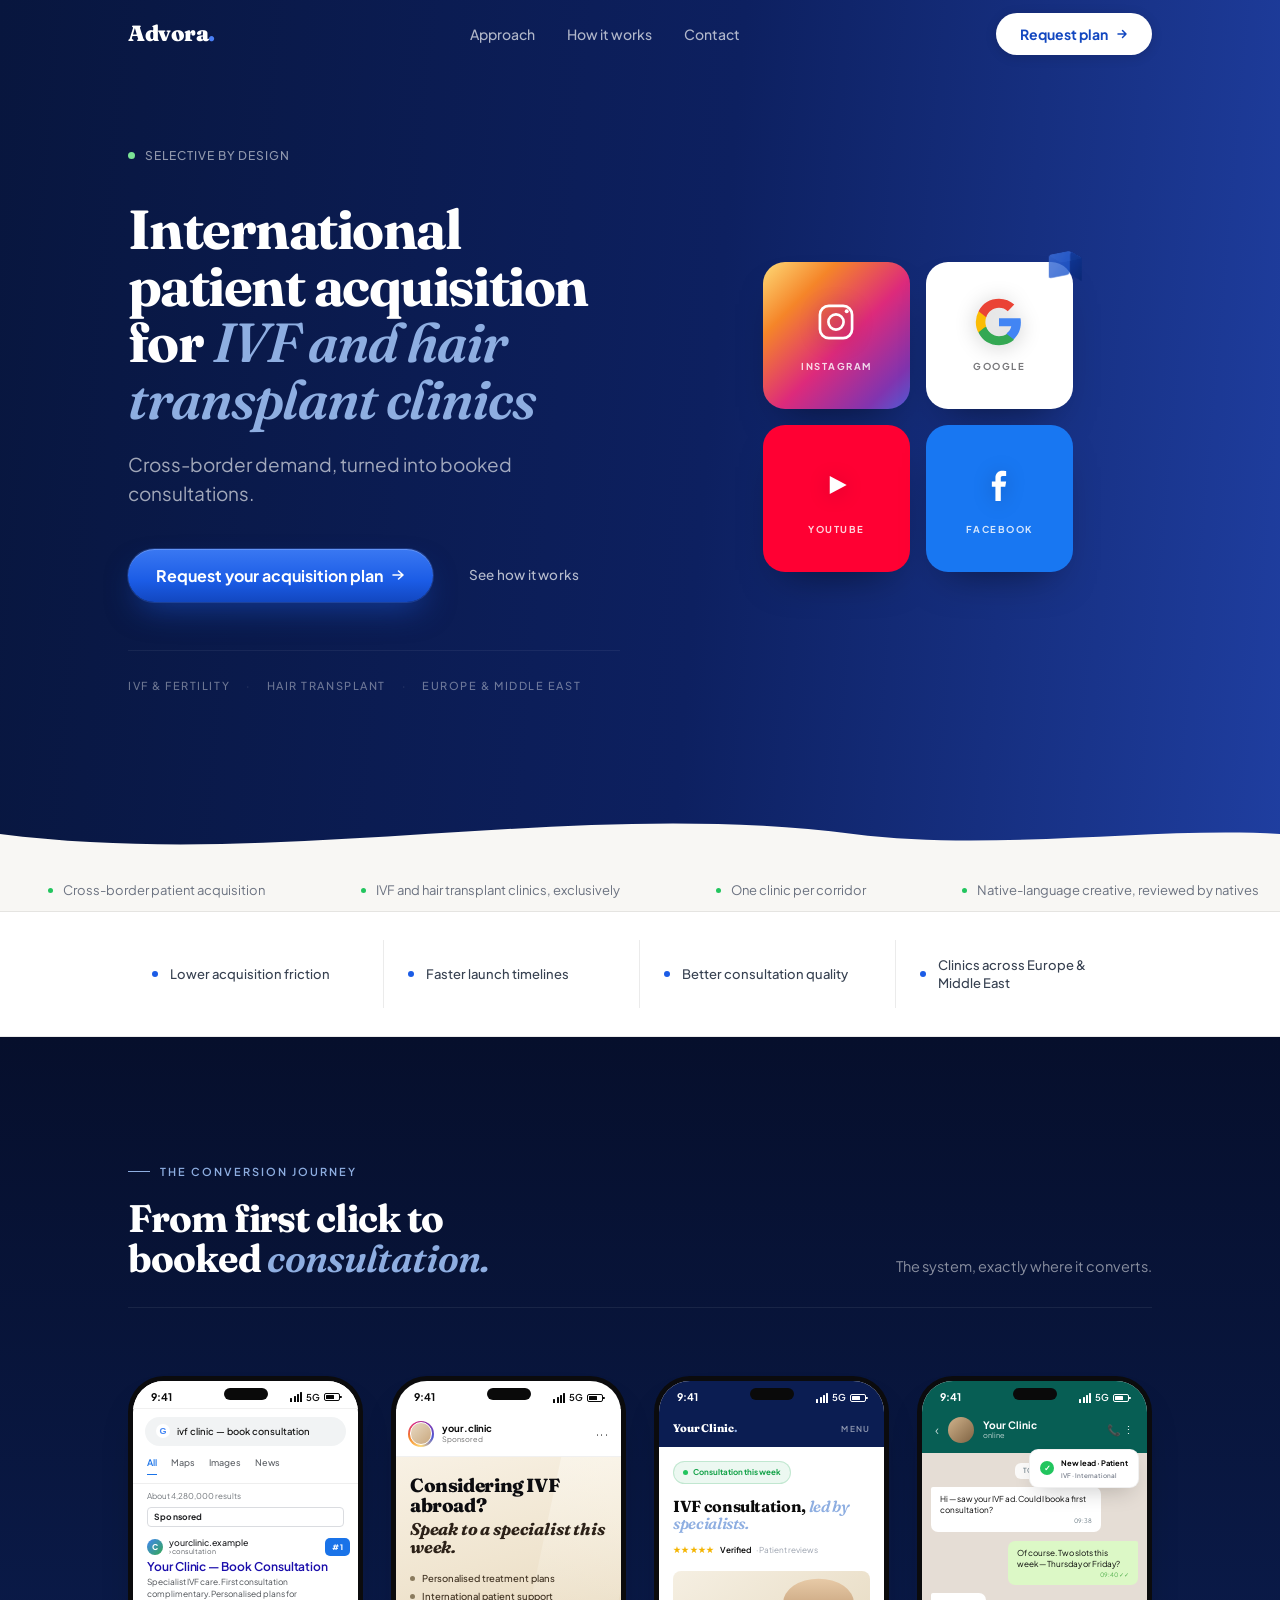
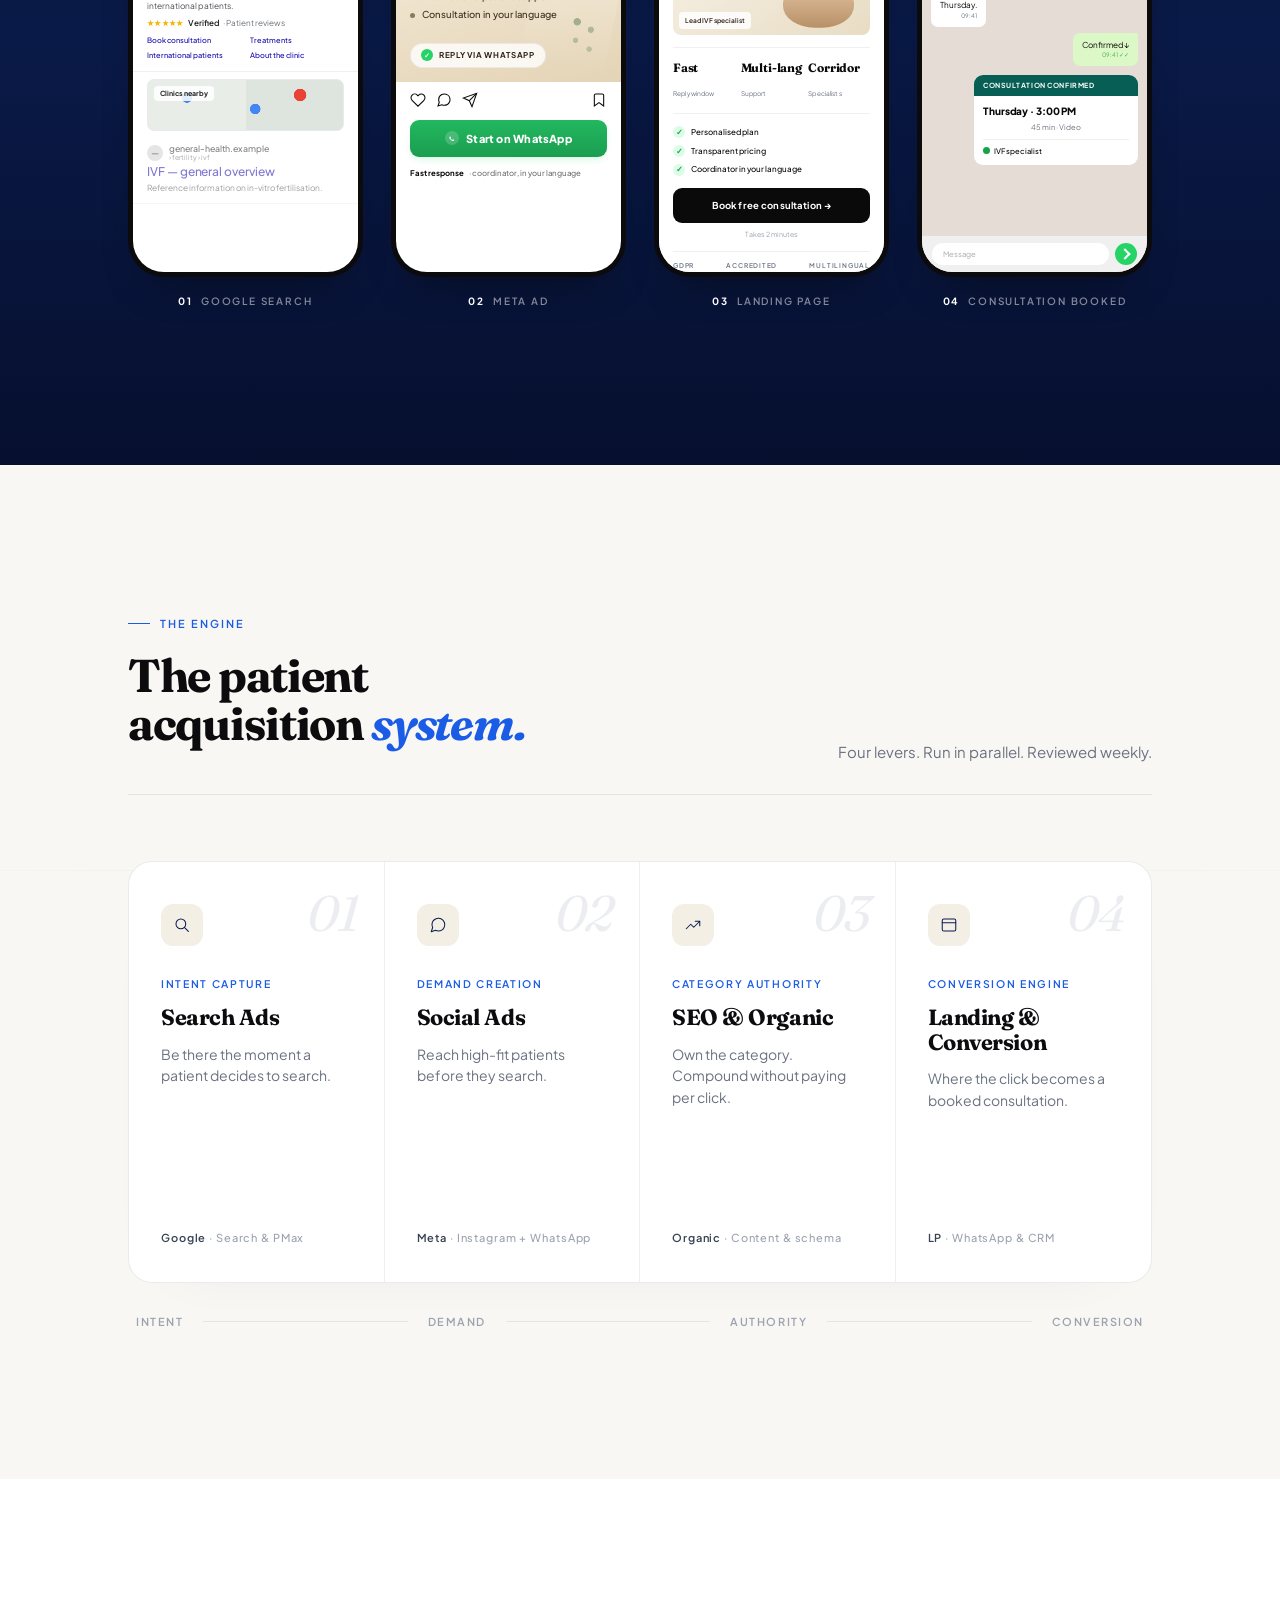
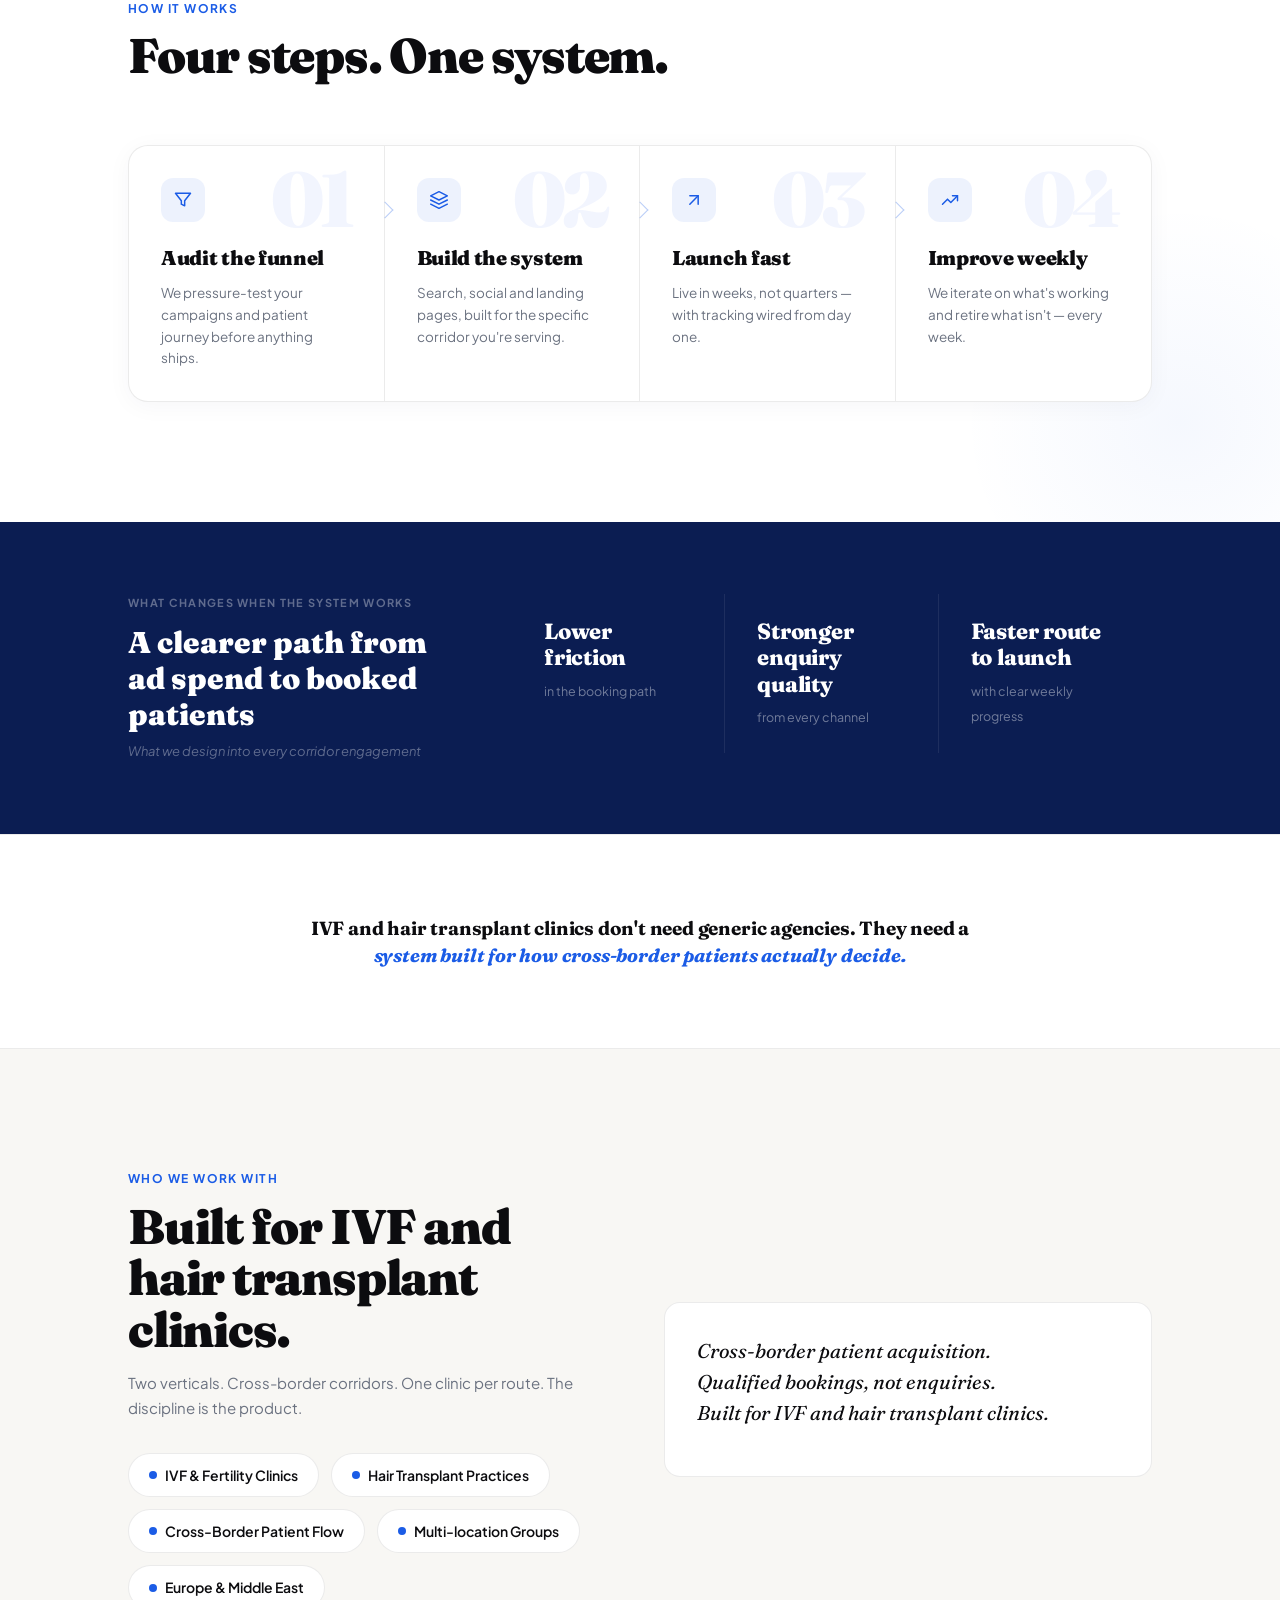
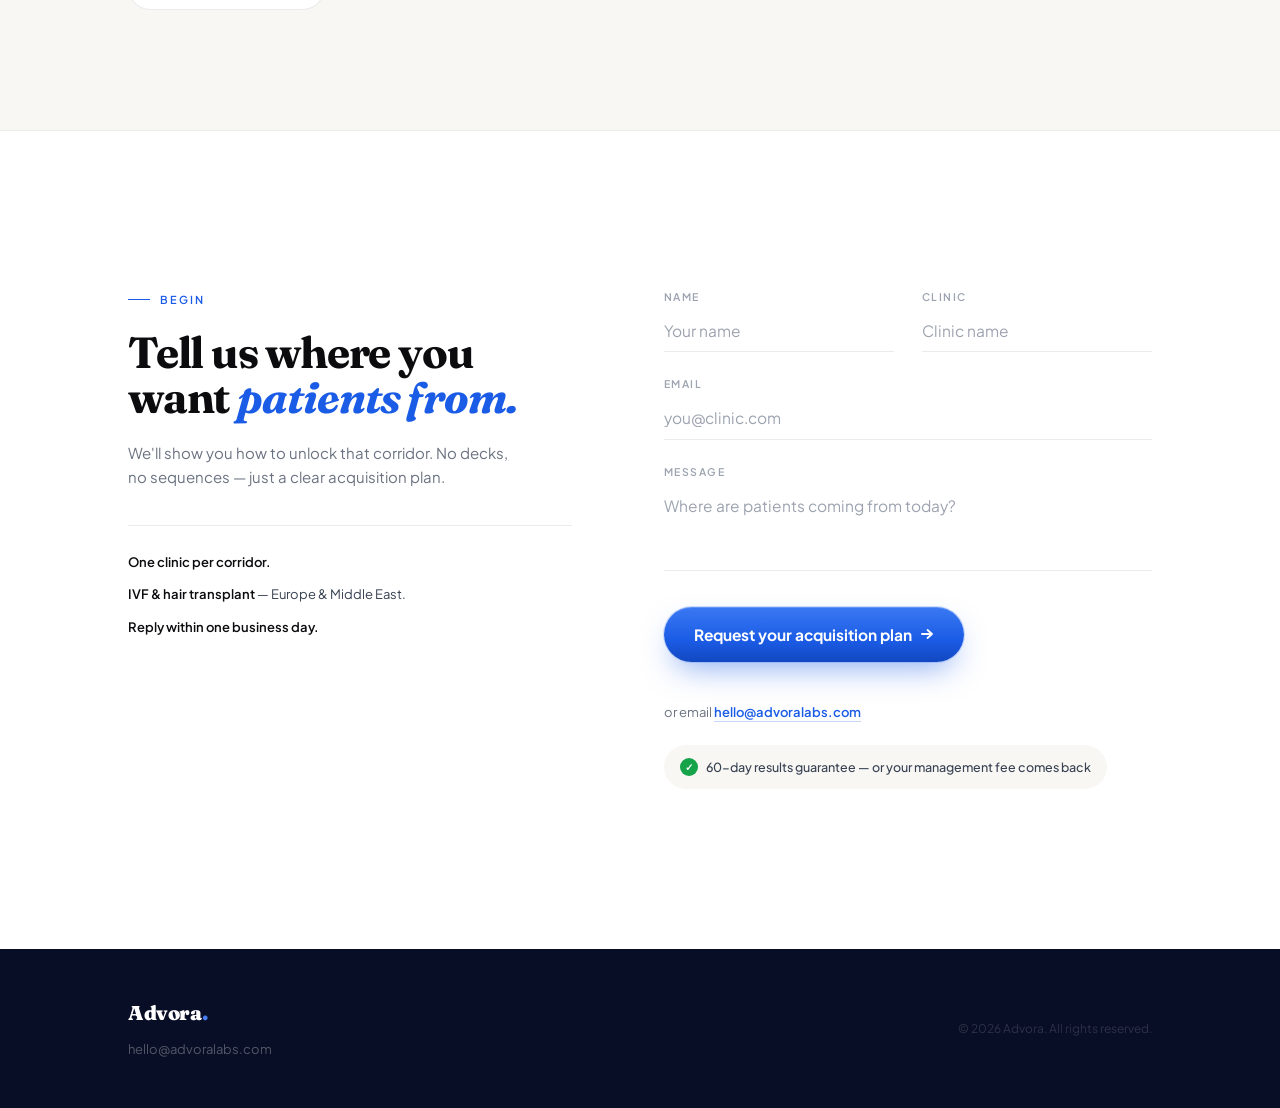
==== commit 5f918468: "Pre-deploy fixes — hero balance, IG ad spacing, restored inline contact form" ====
--- a/index.html
+++ b/index.html
@@ -512,11 +512,23 @@
 }
 .hero::before, .hero::after{content:none !important;}
 
-/* Hero typography */
+/* Hero typography — refined scale for composition balance */
 .hero-h{
   font-weight:700 !important;
+  font-size:clamp(38px,4.3vw,58px) !important;
   letter-spacing:-0.028em !important;
-}
+  line-height:1.03 !important;
+  max-width:560px !important;
+  margin-bottom:22px !important;
+}
+/* Tighter hero vertical */
+.hero-inner{
+  padding:72px 0 44px !important;
+  align-items:center;
+}
+/* Larger tile group — balanced against text block */
+.platform-grid{max-width:340px !important;gap:18px !important;}
+.plat-tile{padding:30px 20px !important;}
 .hero-h em, .cta-h em{
   font-family:'Fraunces', serif !important;
   font-style:italic !important;
@@ -670,7 +682,7 @@
 .p-meta .ig-img::after{content:"";position:absolute;right:9%;bottom:11%;width:34px;height:44px;background:radial-gradient(circle at 30% 20%, rgba(138,160,118,.85) 0 3.4px, transparent 4px),radial-gradient(circle at 70% 38%, rgba(138,160,118,.7) 0 2.8px, transparent 3.4px),radial-gradient(circle at 25% 62%, rgba(138,160,118,.6) 0 2.4px, transparent 3px),radial-gradient(circle at 65% 82%, rgba(138,160,118,.55) 0 2.4px, transparent 3px);opacity:.88;}
 .p-meta .ad-hook{position:absolute;left:14px;right:14px;top:18px;font-family:var(--f-h);font-weight:700;font-style:italic;font-size:17px;line-height:1.08;letter-spacing:-0.01em;color:#2C2118;}
 .p-meta .ad-hook b{display:block;font-style:normal;font-weight:800;color:#0C0C0F;letter-spacing:-.02em;font-size:19px;margin-bottom:4px;}
-.p-meta .ad-sub{position:absolute;left:14px;right:14px;top:96px;display:flex;flex-direction:column;gap:6px;}
+.p-meta .ad-sub{position:absolute;left:14px;right:14px;top:116px;display:flex;flex-direction:column;gap:7px;}
 .p-meta .ad-sub li{list-style:none;display:flex;align-items:center;gap:7px;font-size:9.5px;color:#3D2F1F;font-weight:500;line-height:1.2;}
 .p-meta .ad-sub li::before{content:"";width:5px;height:5px;border-radius:50%;background:#8A7B5E;flex-shrink:0;}
 .p-meta .ad-badge{position:absolute;left:14px;bottom:14px;display:inline-flex;align-items:center;gap:6px;font-size:8px;font-weight:700;color:#2C2118;background:rgba(255,255,255,.8);border:.8px solid rgba(0,0,0,.06);padding:5px 10px;border-radius:100px;letter-spacing:.08em;text-transform:uppercase;}
@@ -791,12 +803,35 @@
 .capture-meta{display:flex;flex-direction:column;gap:12px;padding-top:26px;border-top:1px solid var(--rule);}
 .capture-meta div{font-size:13px;color:var(--ink-2);}
 .capture-meta b{color:var(--ink);font-weight:600;}
-.capture-action{padding-top:32px;}
+.capture-action{padding-top:8px;}
 .btn-primary-xl{font-size:15.5px !important;padding:18px 30px !important;}
-.capture-secondary{font-size:13px;color:var(--ink-3);margin-top:18px;}
+.capture-secondary{font-size:13px;color:var(--ink-3);margin-top:16px;margin-bottom:0;}
 .capture-secondary a{color:var(--blue);font-weight:600;text-decoration:none;border-bottom:1px solid rgba(27,92,230,.25);padding-bottom:1px;}
-.capture-guar{display:inline-flex;align-items:center;gap:8px;margin-top:26px;padding:12px 16px;background:var(--warm);border-radius:100px;font-size:12.5px;color:var(--ink-2);font-weight:500;}
+.capture-guar{display:inline-flex;align-items:center;gap:8px;margin-top:22px;padding:12px 16px;background:var(--warm);border-radius:100px;font-size:12.5px;color:var(--ink-2);font-weight:500;}
 .capture-guar .guar-ic{width:18px;height:18px;border-radius:50%;background:#16A34A;color:#fff;display:inline-flex;align-items:center;justify-content:center;font-size:10px;font-weight:900;flex-shrink:0;}
+
+/* Inline contact form — underline-style premium fields */
+.inline-form{display:flex;flex-direction:column;gap:24px;}
+.inline-form .honeypot{position:absolute;left:-9999px;width:1px;height:1px;opacity:0;}
+.inline-row{display:grid;grid-template-columns:1fr 1fr;gap:28px;}
+.inline-field{display:flex;flex-direction:column;gap:10px;}
+.inline-field > span{font-size:10.5px;font-weight:600;color:var(--ink-4);letter-spacing:.14em;text-transform:uppercase;}
+.inline-field input,
+.inline-field textarea{
+  width:100%;background:transparent;border:none;border-bottom:1px solid var(--rule);
+  padding:4px 0 10px;font-size:15.5px;color:var(--ink);font-family:var(--f-b);
+  outline:none;line-height:1.4;transition:border-bottom-color .25s ease;
+}
+.inline-field input::placeholder,
+.inline-field textarea::placeholder{color:var(--ink-4);}
+.inline-field input:focus,
+.inline-field textarea:focus{border-bottom-color:var(--blue);}
+.inline-field textarea{resize:none;min-height:62px;}
+.inline-form .btn-primary{margin-top:12px;align-self:flex-start;}
+.inline-error{font-size:13px;color:#B91C1C;margin-top:4px;}
+@media(max-width:560px){
+  .inline-row{grid-template-columns:1fr;gap:22px;}
+}
 
 /* Responsive — collapse new sections on mobile */
 @media(max-width:960px){
@@ -1318,13 +1353,37 @@
       </div>
 
       <div class="capture-action">
-        <button class="btn-primary btn-primary-xl" type="button" onclick="openModal()">
-          Request your acquisition plan
-          <svg width="14" height="14" viewBox="0 0 14 14" fill="none"><path d="M2 7h10M7.5 3L12 7l-4.5 4" stroke="currentColor" stroke-width="1.8" stroke-linecap="round" stroke-linejoin="round"/></svg>
-        </button>
-        <p class="capture-secondary">
-          or email <a href="mailto:hello@advoralabs.com">hello@advoralabs.com</a>
-        </p>
+        <form id="inlineForm" class="inline-form" novalidate>
+          <input type="hidden" name="_subject" value="New Advora website enquiry (inline form)">
+          <input type="hidden" name="form_source" value="advoralabs.com — inline contact form">
+          <input type="text" name="_gotcha" tabindex="-1" autocomplete="off" aria-hidden="true" class="honeypot">
+
+          <div class="inline-row">
+            <label class="inline-field">
+              <span>Name</span>
+              <input type="text" name="name" placeholder="Your name" required>
+            </label>
+            <label class="inline-field">
+              <span>Clinic</span>
+              <input type="text" name="clinic_name" placeholder="Clinic name" required>
+            </label>
+          </div>
+          <label class="inline-field">
+            <span>Email</span>
+            <input type="email" name="email" placeholder="you@clinic.com" required>
+          </label>
+          <label class="inline-field">
+            <span>Message</span>
+            <textarea name="message" placeholder="Where are patients coming from today?" rows="3" required></textarea>
+          </label>
+
+          <button type="submit" class="btn-primary btn-primary-xl" id="inlineSubmitBtn">
+            Request your acquisition plan
+            <svg width="14" height="14" viewBox="0 0 14 14" fill="none"><path d="M2 7h10M7.5 3L12 7l-4.5 4" stroke="currentColor" stroke-width="1.8" stroke-linecap="round" stroke-linejoin="round"/></svg>
+          </button>
+          <p class="inline-error" id="inlineError" role="alert" hidden>Something went wrong. Please try again.</p>
+          <p class="capture-secondary">or email <a href="mailto:hello@advoralabs.com">hello@advoralabs.com</a></p>
+        </form>
         <div class="capture-guar">
           <span class="guar-ic">✓</span> 60-day results guarantee — or your management fee comes back
         </div>
@@ -1539,6 +1598,50 @@
     }
   });
 })();
+
+// Inline contact form — same endpoint, own handler
+(function(){
+  const form      = document.getElementById('inlineForm');
+  const submitBtn = document.getElementById('inlineSubmitBtn');
+  const errorEl   = document.getElementById('inlineError');
+  if(!form || !submitBtn) return;
+
+  const originalBtnHTML = submitBtn.innerHTML;
+
+  form.addEventListener('submit', async function(e){
+    e.preventDefault();
+    if(!form.checkValidity()){ form.reportValidity(); return; }
+    errorEl.hidden = true;
+    submitBtn.disabled = true;
+    submitBtn.textContent = 'Sending…';
+    submitBtn.style.background = '';
+    try {
+      const data = new FormData(form);
+      const res = await fetch(FORMSPREE_ENDPOINT, {
+        method: 'POST',
+        body: data,
+        headers: { 'Accept': 'application/json' }
+      });
+      if(res.ok){
+        submitBtn.innerHTML = '✓ &nbsp;Request received — reply within one business day';
+        submitBtn.style.background = '#16A34A';
+        setTimeout(()=>{ form.reset(); }, 2000);
+      } else {
+        const body = await res.json().catch(()=>({}));
+        const msg  = (body && body.errors && body.errors[0] && body.errors[0].message)
+                    ? body.errors[0].message
+                    : 'Something went wrong. Please try again.';
+        throw new Error(msg);
+      }
+    } catch(err){
+      errorEl.textContent = err.message || 'Something went wrong. Please try again.';
+      errorEl.hidden = false;
+      submitBtn.disabled = false;
+      submitBtn.innerHTML = originalBtnHTML;
+      submitBtn.style.background = '';
+    }
+  });
+})();
 </script>
 </body>
 </html>
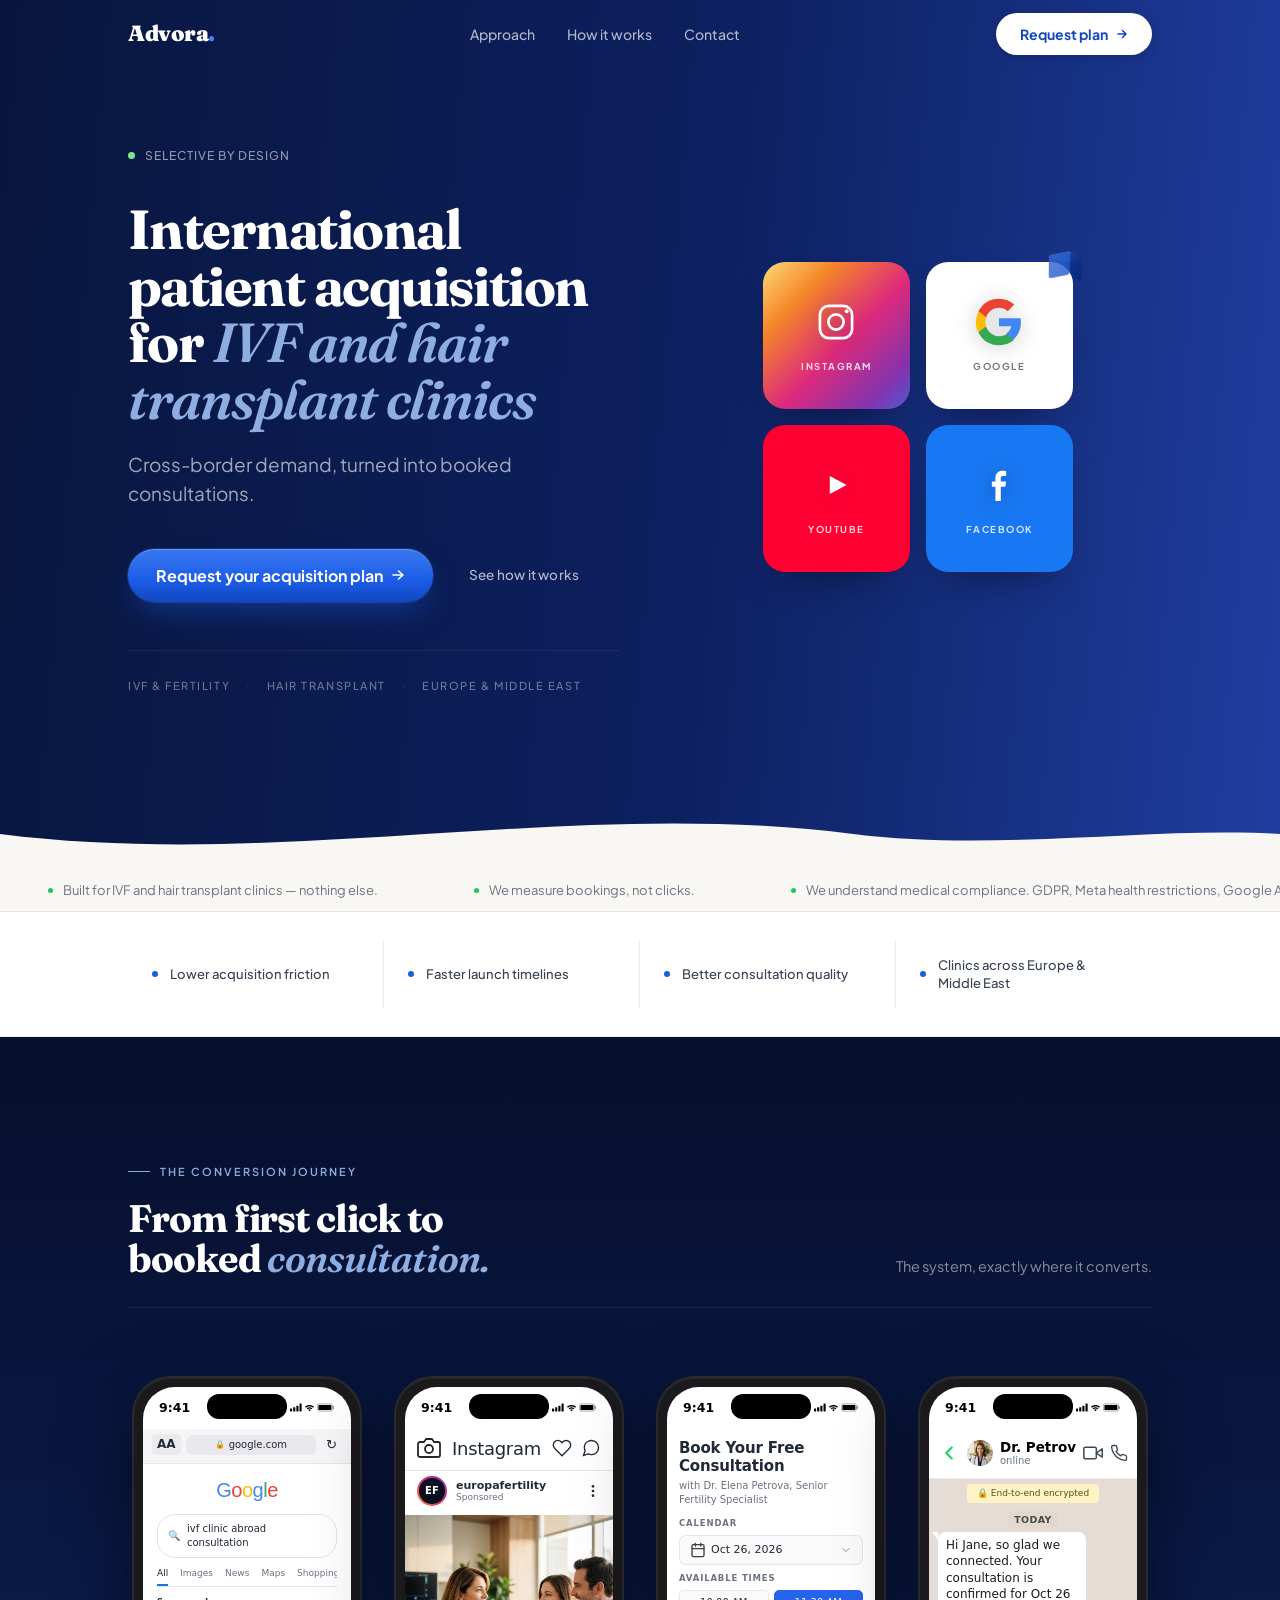
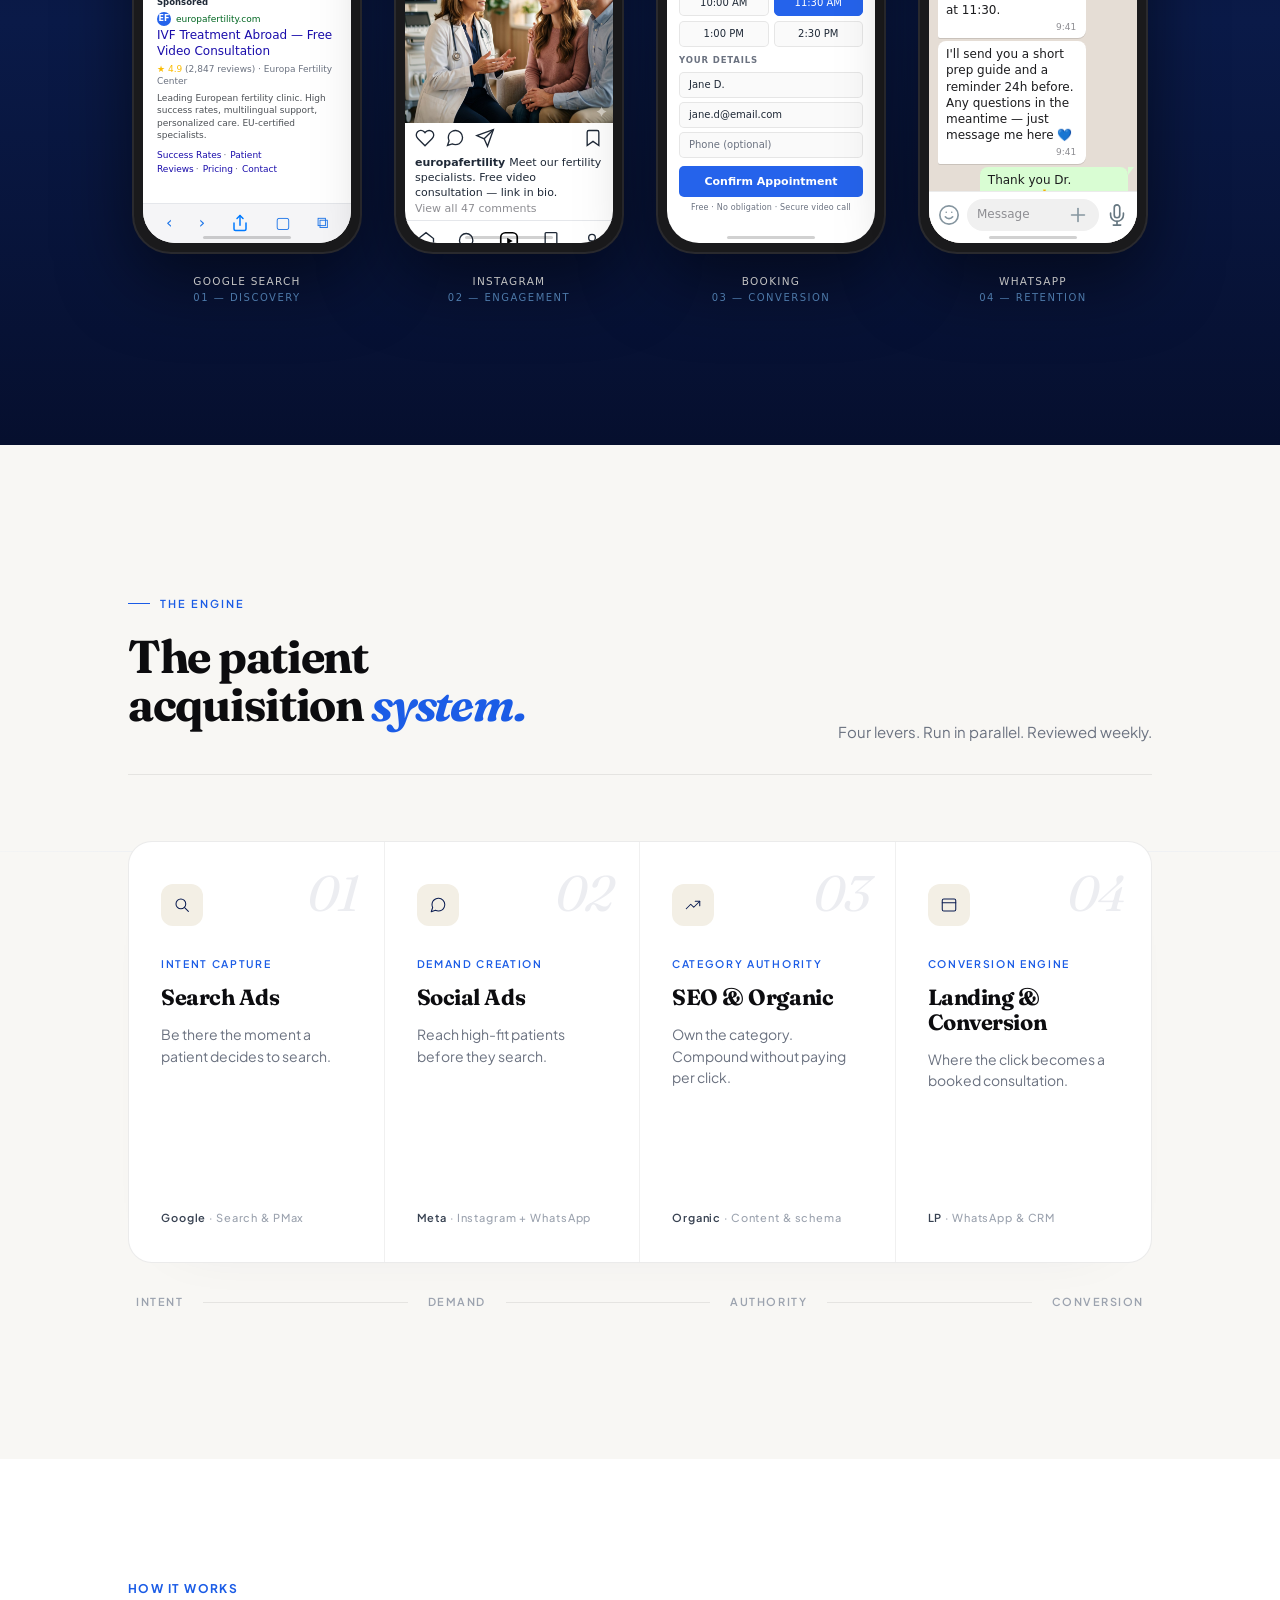
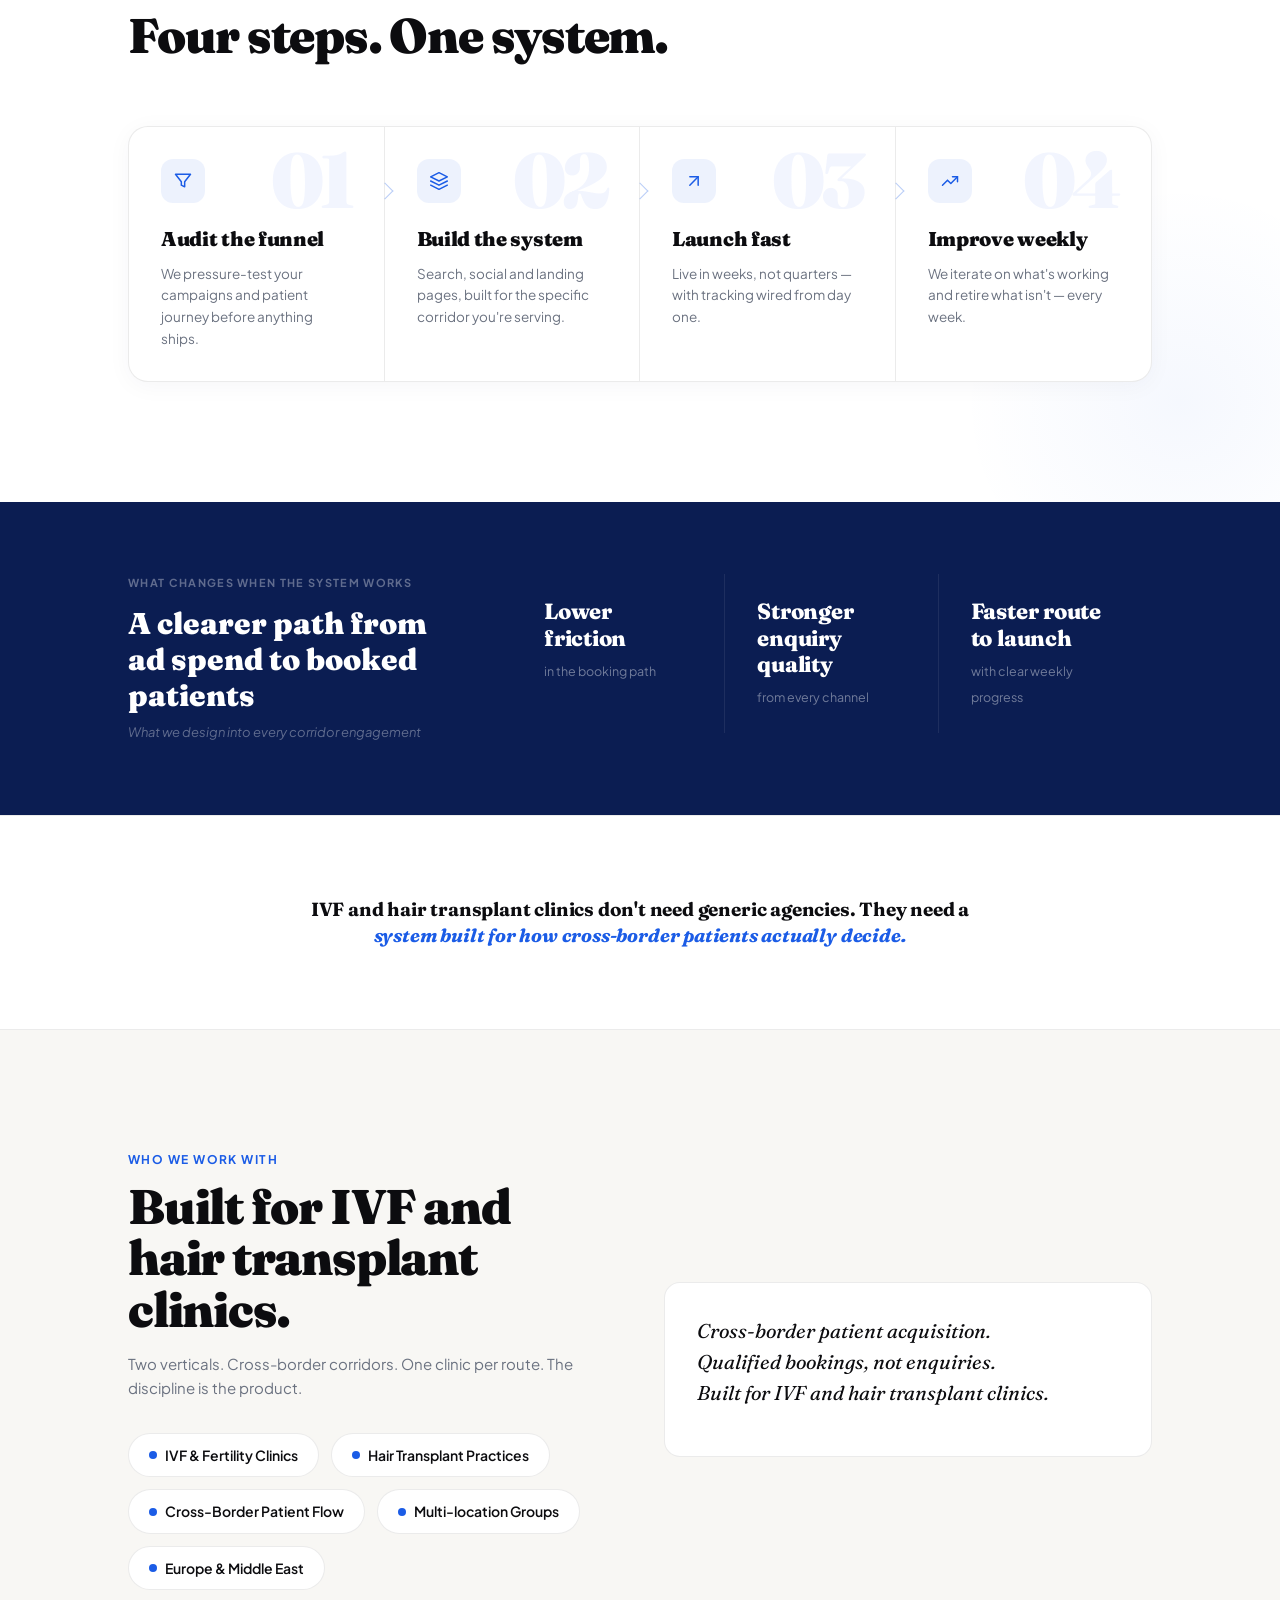
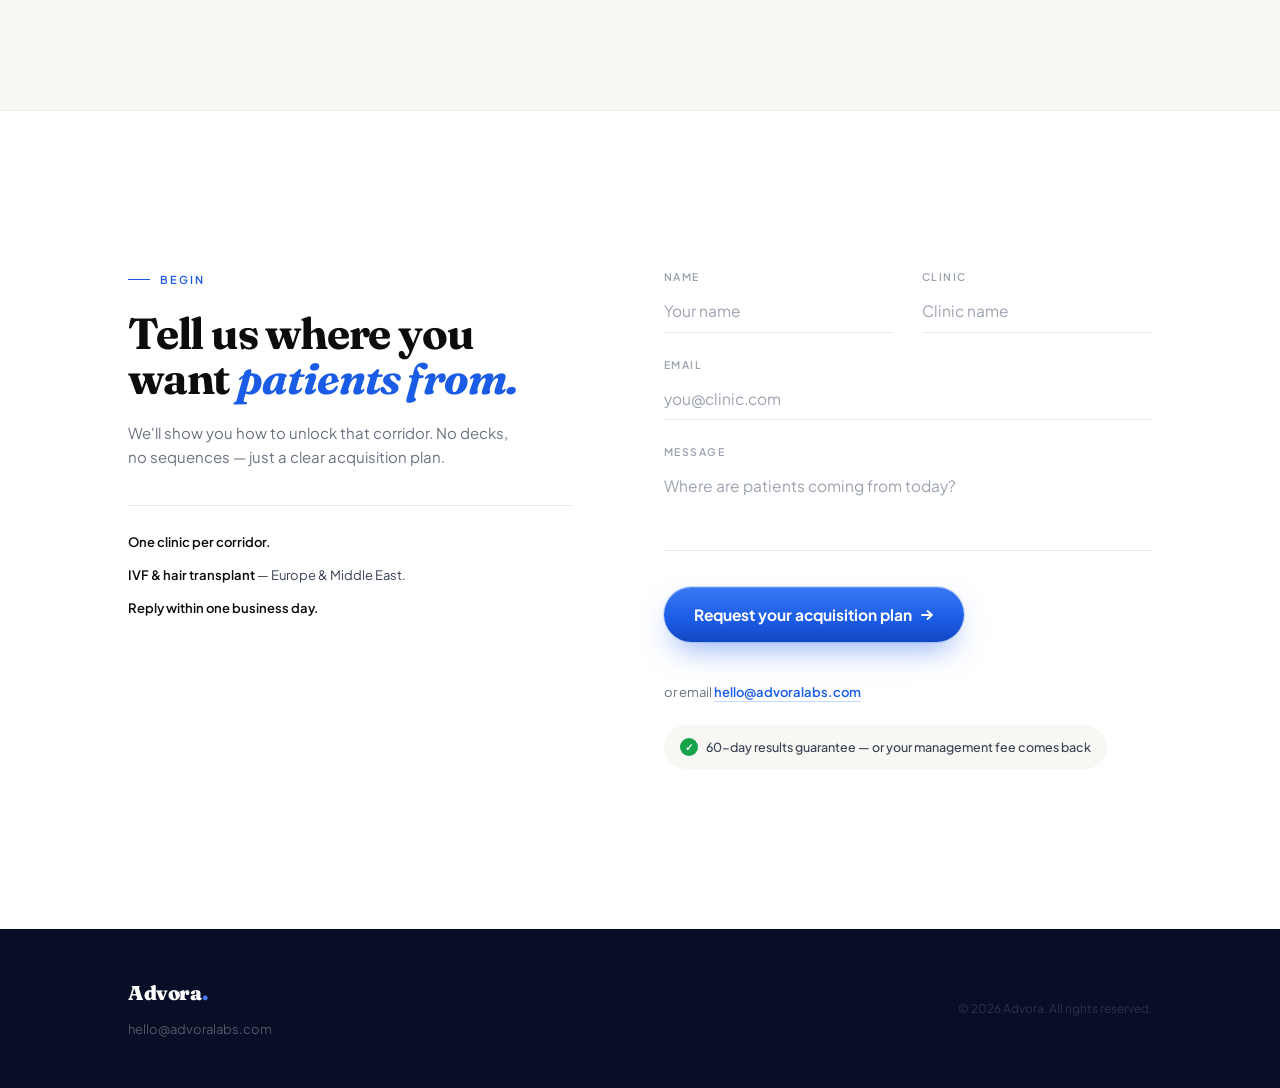
==== commit a648d0df: "Funnel section redesign + ticker refresh - Replaced 4-phone mockup with new iPhone 17 designs (Googl" ====
--- a/index.html
+++ b/index.html
@@ -626,145 +626,8 @@
   max-width:280px;justify-self:end;text-align:right;
   white-space:nowrap;
 }
-.phone-row{display:grid;grid-template-columns:repeat(4,1fr);gap:28px;max-width:1080px;margin:0 auto;padding-bottom:48px;}
-.phone{position:relative;aspect-ratio:9/19.2;background:#0b0b0d;border-radius:36px;padding:5px;box-shadow:0 22px 44px -22px rgba(0,0,0,.45);}
-.phone-screen{width:100%;height:100%;background:#fff;border-radius:31px;position:relative;overflow:hidden;display:flex;flex-direction:column;}
-.notch{position:absolute;top:7px;left:50%;transform:translateX(-50%);width:44px;height:12px;background:#0a0a0a;border-radius:100px;z-index:5;}
-.status-bar{display:flex;justify-content:space-between;align-items:center;padding:10px 18px 4px;height:28px;font-size:10.5px;font-weight:600;color:#0a0a0a;}
-.status-bar .time{font-weight:700;}
-.status-bar .right{display:inline-flex;gap:4px;align-items:center;font-size:9.5px;font-weight:600;}
-.status-bar .bars{display:inline-flex;gap:1.2px;align-items:flex-end;}
-.status-bar .bars i{width:2px;background:#0a0a0a;border-radius:.5px;}
-.status-bar .bars i:nth-child(1){height:4px;}.status-bar .bars i:nth-child(2){height:6px;}
-.status-bar .bars i:nth-child(3){height:8px;}.status-bar .bars i:nth-child(4){height:10px;}
-.status-bar .batt{width:16px;height:8px;border:1px solid #0a0a0a;border-radius:2px;position:relative;padding:1px;}
-.status-bar .batt::after{content:"";position:absolute;right:-2.5px;top:2px;bottom:2px;width:1.5px;background:#0a0a0a;border-radius:0 1px 1px 0;}
-.status-bar .batt::before{content:"";display:block;width:70%;height:100%;background:#0a0a0a;border-radius:.5px;}
-.phone-step{position:absolute;bottom:-32px;left:0;right:0;text-align:center;font-size:10px;color:rgba(255,255,255,.5);letter-spacing:.18em;text-transform:uppercase;font-weight:600;}
-.phone-step b{color:#fff;font-weight:700;margin-right:8px;}
-
-/* Phone 1 · Google */
-.p-google .status-bar{background:#fff;border-bottom:.5px solid #f0f0f0;}
-.p-google .g-bar{display:flex;align-items:center;gap:7px;margin:8px 12px 6px;padding:7px 11px;background:#F1F3F4;border-radius:100px;font-size:9.5px;color:#0a0a0a;font-weight:500;}
-.p-google .g-bar::before{content:"G";font-family:Arial;font-weight:800;font-size:9px;color:#4285F4;background:#fff;width:14px;height:14px;border-radius:50%;display:inline-flex;align-items:center;justify-content:center;}
-.p-google .g-tabs{display:flex;gap:14px;padding:4px 14px 8px;border-bottom:.5px solid #eee;}
-.p-google .g-tab{font-size:9px;color:#5f6368;font-weight:500;}
-.p-google .g-tab.active{color:#1a73e8;border-bottom:1.8px solid #1a73e8;padding-bottom:4px;font-weight:600;}
-.p-google .g-stats{font-size:8px;color:#70757A;padding:6px 14px 4px;}
-.p-google .g-ad-label{font-size:8.5px;color:#202124;font-weight:700;padding:2px 6px;border:1px solid #dadce0;border-radius:4px;display:inline-block;margin:0 14px 5px;letter-spacing:.02em;}
-.p-google .g-result{padding:6px 14px 9px;border-bottom:.5px solid #f0f0f0;position:relative;}
-.p-google .g-rank{position:absolute;top:6px;right:8px;background:#1A73E8;color:#fff;font-size:7.5px;font-weight:800;padding:3px 7px;border-radius:5px;letter-spacing:.05em;}
-.p-google .g-site{display:flex;align-items:center;gap:6px;margin-bottom:2px;}
-.p-google .g-fav{width:16px;height:16px;border-radius:50%;background:linear-gradient(135deg,#4285F4,#34A853);color:#fff;display:flex;align-items:center;justify-content:center;font-size:8px;font-weight:800;}
-.p-google .g-who{line-height:1.2;}
-.p-google .g-dom{font-size:8.8px;color:#202124;font-weight:500;display:block;}
-.p-google .g-path{font-size:7px;color:#5f6368;display:block;}
-.p-google .g-tlt{font-size:12px;color:#1A0DAB;font-weight:600;line-height:1.28;margin-top:2px;letter-spacing:-.005em;}
-.p-google .g-dsc{font-size:8.4px;color:#4d5156;line-height:1.42;margin-top:2px;}
-.p-google .g-rate{display:flex;align-items:center;gap:4px;margin-top:4px;font-size:8.2px;color:#70757A;}
-.p-google .g-rate .stars{color:#F4B400;letter-spacing:.3px;}
-.p-google .g-sitelinks{display:grid;grid-template-columns:1fr 1fr;gap:3px 8px;margin-top:6px;}
-.p-google .g-sl{font-size:7.4px;color:#1A0DAB;font-weight:500;}
-.p-google .g-map{margin:7px 14px;height:52px;border-radius:7px;overflow:hidden;position:relative;background:linear-gradient(180deg,#E8EFEC 0%,#D9E3DC 100%);border:.5px solid #E8EAED;}
-.p-google .g-map::before{content:"";position:absolute;inset:0;background:radial-gradient(circle at 20% 35%, #4285F4 0 5px, transparent 5.5px),radial-gradient(circle at 55% 58%, #4285F4 0 5px, transparent 5.5px),radial-gradient(circle at 78% 30%, #EA4335 0 6px, transparent 6.5px),linear-gradient(90deg, #E8EDE8 50%, #DEE5DE 50.5%);}
-.p-google .g-map::after{content:"Clinics nearby";position:absolute;left:6px;top:6px;font-size:7px;color:#202124;font-weight:700;background:rgba(255,255,255,.85);padding:2px 6px;border-radius:4px;}
-
-/* Phone 2 · Meta */
-.p-meta .ig-top{display:flex;align-items:center;gap:8px;padding:12px 12px 9px;border-bottom:.5px solid #f0f0f0;background:#fff;}
-.p-meta .ig-av{width:26px;height:26px;border-radius:50%;background:conic-gradient(from 180deg,#FEDA77,#F58529,#DD2A7B,#8134AF,#515BD4,#FEDA77);padding:1.8px;}
-.p-meta .ig-av .inner{width:100%;height:100%;border-radius:50%;background:linear-gradient(135deg,#E8D9C3 0%,#C9A87E 100%);border:1.5px solid #fff;}
-.p-meta .ig-who{flex:1;line-height:1.2;}
-.p-meta .ig-name{font-size:9.6px;font-weight:700;color:#0a0a0a;display:block;}
-.p-meta .ig-spon{font-size:7.4px;color:#737373;display:block;margin-top:1px;}
-.p-meta .ig-dots{font-size:11px;color:#0a0a0a;letter-spacing:1.5px;line-height:1;}
-.p-meta .ig-img{aspect-ratio:1;position:relative;overflow:hidden;background:linear-gradient(165deg,#F8F1E4 0%,#F0E5D0 45%,#E4D4B6 100%);}
-.p-meta .ig-img::before{content:"";position:absolute;left:62%;top:-10%;width:38%;height:130%;background:linear-gradient(180deg,rgba(255,253,247,.5) 0%,rgba(255,253,247,0) 80%);transform:rotate(12deg);}
-.p-meta .ig-img::after{content:"";position:absolute;right:9%;bottom:11%;width:34px;height:44px;background:radial-gradient(circle at 30% 20%, rgba(138,160,118,.85) 0 3.4px, transparent 4px),radial-gradient(circle at 70% 38%, rgba(138,160,118,.7) 0 2.8px, transparent 3.4px),radial-gradient(circle at 25% 62%, rgba(138,160,118,.6) 0 2.4px, transparent 3px),radial-gradient(circle at 65% 82%, rgba(138,160,118,.55) 0 2.4px, transparent 3px);opacity:.88;}
-.p-meta .ad-hook{position:absolute;left:14px;right:14px;top:18px;font-family:var(--f-h);font-weight:700;font-style:italic;font-size:17px;line-height:1.08;letter-spacing:-0.01em;color:#2C2118;}
-.p-meta .ad-hook b{display:block;font-style:normal;font-weight:800;color:#0C0C0F;letter-spacing:-.02em;font-size:19px;margin-bottom:4px;}
-.p-meta .ad-sub{position:absolute;left:14px;right:14px;top:116px;display:flex;flex-direction:column;gap:7px;}
-.p-meta .ad-sub li{list-style:none;display:flex;align-items:center;gap:7px;font-size:9.5px;color:#3D2F1F;font-weight:500;line-height:1.2;}
-.p-meta .ad-sub li::before{content:"";width:5px;height:5px;border-radius:50%;background:#8A7B5E;flex-shrink:0;}
-.p-meta .ad-badge{position:absolute;left:14px;bottom:14px;display:inline-flex;align-items:center;gap:6px;font-size:8px;font-weight:700;color:#2C2118;background:rgba(255,255,255,.8);border:.8px solid rgba(0,0,0,.06);padding:5px 10px;border-radius:100px;letter-spacing:.08em;text-transform:uppercase;}
-.p-meta .ad-badge .wa-mini{width:12px;height:12px;border-radius:50%;background:var(--wa);display:inline-flex;align-items:center;justify-content:center;color:#fff;font-size:7px;font-weight:900;}
-.p-meta .ig-act{display:flex;gap:10px;padding:10px 14px 4px;background:#fff;}
-.p-meta .ig-act svg{width:16px;height:16px;stroke:#0a0a0a;stroke-width:1.6;fill:none;}
-.p-meta .ig-act .save{margin-left:auto;}
-.p-meta .ig-cta{margin:8px 14px 10px;padding:10px 12px;background:linear-gradient(180deg,#22B85F 0%,#1B9D50 100%);color:#fff;font-size:11px;font-weight:800;letter-spacing:.02em;border-radius:9px;display:flex;align-items:center;justify-content:center;gap:7px;box-shadow:0 4px 10px -4px rgba(37,211,102,.3);}
-.p-meta .ig-cta .wa-icon{width:14px;height:14px;border-radius:50%;background:rgba(255,255,255,.18);display:flex;align-items:center;justify-content:center;}
-.p-meta .ig-cta .wa-icon svg{width:9.5px;height:9.5px;fill:#fff;}
-.p-meta .ig-hand{padding:0 14px 10px;font-size:7.8px;color:#737373;font-weight:500;display:flex;align-items:center;gap:5px;}
-.p-meta .ig-hand b{color:#0a0a0a;font-weight:700;}
-
-/* Phone 3 · Landing page */
-.p-lp .status-bar{background:#0B1D52;color:#fff;}
-.p-lp .status-bar .time,.p-lp .status-bar .right{color:#fff;}
-.p-lp .status-bar .bars i,.p-lp .status-bar .batt::before{background:#fff;}
-.p-lp .status-bar .batt{border-color:#fff;}
-.p-lp .status-bar .batt::after{background:#fff;}
-.p-lp .lp-head{padding:11px 14px 10px;background:#0B1D52;color:#fff;display:flex;justify-content:space-between;align-items:center;}
-.p-lp .lp-brand{font-family:var(--f-h);font-size:11px;font-weight:800;letter-spacing:-.01em;}
-.p-lp .lp-brand em{font-style:normal;color:var(--highlight);}
-.p-lp .lp-menu{font-size:8.2px;color:rgba(255,255,255,.55);letter-spacing:.14em;font-weight:600;}
-.p-lp .lp-body{background:#fff;padding:14px 14px 12px;display:flex;flex-direction:column;flex:1;}
-.p-lp .lp-pill{display:inline-flex;align-items:center;gap:5px;background:rgba(22,163,74,.08);color:#16A34A;font-size:8px;font-weight:700;padding:4px 9px;border-radius:100px;margin-bottom:14px;border:.8px solid rgba(22,163,74,.2);align-self:flex-start;}
-.p-lp .lp-pill::before{content:"";width:5px;height:5px;border-radius:50%;background:#22C55E;}
-.p-lp .lp-h{font-family:var(--f-h);font-weight:700;font-size:16px;color:#0a0a0a;line-height:1.08;margin-bottom:10px;letter-spacing:-.022em;}
-.p-lp .lp-h em{font-style:italic;font-weight:600;color:var(--highlight);}
-.p-lp .lp-meta{display:flex;gap:5px;align-items:center;font-size:8.2px;color:#4B5563;margin-bottom:14px;}
-.p-lp .lp-meta .stars{color:#F4B400;font-size:9px;letter-spacing:.3px;}
-.p-lp .lp-hero{height:64px;border-radius:8px;margin-bottom:12px;position:relative;overflow:hidden;background:linear-gradient(145deg,#F5EFE2 0%,#E8DCC4 100%);}
-.p-lp .lp-hero::before{content:"";position:absolute;right:8%;top:50%;transform:translateY(-50%);width:36%;height:76%;background:linear-gradient(180deg,#E7CAA7 0%,#B89068 100%);border-radius:50% 50% 45% 45%;}
-.p-lp .lp-hero-cap{position:absolute;left:6px;bottom:6px;font-size:6.6px;color:#2C2118;font-weight:600;background:rgba(255,255,255,.85);padding:3px 6px;border-radius:4px;}
-.p-lp .lp-stats{display:grid;grid-template-columns:repeat(3,1fr);gap:6px;margin-bottom:12px;padding:10px 0;border-top:.5px solid #F0F0F0;border-bottom:.5px solid #F0F0F0;}
-.p-lp .lp-stat b{font-family:var(--f-h);font-weight:700;font-size:12px;color:#0a0a0a;letter-spacing:-.015em;display:block;}
-.p-lp .lp-stat span{font-size:6.5px;color:#6B7280;letter-spacing:.02em;}
-.p-lp .lp-benefits{display:flex;flex-direction:column;gap:6px;margin-bottom:12px;}
-.p-lp .lp-benefit{display:flex;align-items:center;gap:6px;font-size:8px;color:#0a0a0a;font-weight:500;}
-.p-lp .lp-benefit::before{content:"✓";width:12px;height:12px;background:#DCFCE7;color:#16A34A;border-radius:50%;display:inline-flex;align-items:center;justify-content:center;font-size:8px;font-weight:900;flex-shrink:0;}
-.p-lp .lp-cta{background:#0a0a0a;color:#fff;padding:10px;text-align:center;font-size:9.5px;font-weight:700;border-radius:9px;margin-bottom:6px;letter-spacing:.015em;}
-.p-lp .lp-cta::after{content:" →";}
-.p-lp .lp-micro{font-size:7px;color:#9CA3AF;text-align:center;margin-bottom:10px;}
-.p-lp .lp-trust-row{margin-top:auto;display:flex;justify-content:space-between;padding-top:8px;border-top:.5px solid #F0F0F0;font-size:6.6px;color:#6B7280;font-weight:600;letter-spacing:.12em;text-transform:uppercase;}
-
-/* Phone 4 · WhatsApp */
-.p-lead .status-bar{background:#075E54;color:#fff;}
-.p-lead .status-bar .time,.p-lead .status-bar .right{color:#fff;}
-.p-lead .status-bar .bars i,.p-lead .status-bar .batt::before{background:#fff;}
-.p-lead .status-bar .batt{border-color:#fff;}
-.p-lead .status-bar .batt::after{background:#fff;}
-.p-lead .wa-top{background:#075E54;color:#fff;padding:8px 13px 10px;display:flex;align-items:center;gap:9px;}
-.p-lead .wa-back{font-size:14px;font-weight:300;opacity:.85;}
-.p-lead .wa-av{width:26px;height:26px;border-radius:50%;background:linear-gradient(135deg,#D1B38C,#7E6242);flex-shrink:0;}
-.p-lead .wa-who{line-height:1.2;flex:1;}
-.p-lead .wa-name{font-size:10.2px;font-weight:700;}
-.p-lead .wa-status{font-size:7.4px;color:rgba(255,255,255,.72);}
-.p-lead .wa-icons{display:flex;gap:10px;font-size:11px;color:rgba(255,255,255,.9);}
-.p-lead .wa-body{flex:1;padding:10px 9px;display:flex;flex-direction:column;gap:3px;position:relative;background:#E5DDD5;}
-.p-lead .wa-date{align-self:center;background:rgba(255,255,255,.85);font-size:7px;color:#667781;padding:2.5px 8px;border-radius:6px;margin-bottom:3px;font-weight:500;}
-.p-lead .msg{padding:6px 9px;border-radius:7px;font-size:8.2px;line-height:1.42;position:relative;}
-.p-lead .msg .time{display:block;text-align:right;font-size:6px;color:#667781;margin-top:1px;}
-.p-lead .msg.in{background:#fff;color:#0a0a0a;align-self:flex-start;border-radius:2px 7px 7px 7px;}
-.p-lead .msg.out{background:#DCF8C6;color:#0a0a0a;align-self:flex-end;border-radius:7px 2px 7px 7px;}
-.p-lead .msg.out .time{color:#4fae4b;}
-.p-lead .msg.m-1{max-width:82%;margin-top:2px;}
-.p-lead .msg.m-2{max-width:63%;margin-top:6px;}
-.p-lead .msg.m-3{max-width:31%;margin-top:5px;}
-.p-lead .msg.m-4{max-width:39%;margin-top:3px;}
-.p-lead .appt-card{align-self:flex-end;max-width:82%;background:#fff;border-radius:9px;overflow:hidden;margin-top:6px;}
-.p-lead .appt-card .head{background:#075E54;color:#fff;padding:5px 9px;font-size:7px;font-weight:700;letter-spacing:.08em;text-transform:uppercase;}
-.p-lead .appt-card .body{padding:7px 9px 8px;display:flex;flex-direction:column;gap:2px;}
-.p-lead .appt-card .t{font-size:10px;font-weight:800;color:#0a0a0a;letter-spacing:-.01em;}
-.p-lead .appt-card .w{font-size:7.5px;color:#6B7280;}
-.p-lead .appt-card .d{display:flex;gap:4px;align-items:center;font-size:7.5px;color:#0a0a0a;font-weight:500;margin-top:4px;padding-top:5px;border-top:.5px solid #F0F0F0;}
-.p-lead .appt-card .d::before{content:"";width:7px;height:7px;border-radius:50%;background:#16A34A;}
-.p-lead .lead-toast{position:absolute;top:-4px;right:8px;z-index:5;background:#fff;border:1px solid rgba(0,0,0,.06);box-shadow:0 10px 22px -8px rgba(0,0,0,.22);border-radius:9px;padding:7px 10px;font-size:7.6px;color:#0a0a0a;font-weight:600;display:flex;align-items:center;gap:7px;}
-.p-lead .lead-toast .check{width:14px;height:14px;border-radius:50%;background:#22C55E;color:#fff;display:inline-flex;align-items:center;justify-content:center;font-size:8px;font-weight:900;flex-shrink:0;}
-.p-lead .lead-toast small{display:block;font-size:6.4px;color:#6B7280;font-weight:500;margin-top:1px;}
-.p-lead .wa-input{background:#F0F0F0;padding:7px 10px;display:flex;align-items:center;gap:6px;}
-.p-lead .wa-field{flex:1;background:#fff;border-radius:100px;padding:5px 11px;font-size:7.6px;color:#aaa;}
-.p-lead .wa-send{width:22px;height:22px;border-radius:50%;background:#25D366;display:flex;align-items:center;justify-content:center;}
-.p-lead .wa-send::before{content:"";width:8px;height:8px;border-right:2px solid #fff;border-top:2px solid #fff;transform:rotate(45deg);margin-right:2px;}
+/* === Removed orphaned pre-integration funnel CSS — 2026-04-23 === */
+/* 139 lines of unused .phone-row / .phone / .p-google / .p-meta / .p-lp / .p-lead rules removed after the .adv-* funnel replaced the old markup. */
 
 /* ═════════ SERVICES — clean plinth cards ═════════ */
 .services .svc-grid, .services .svc-card{display:none !important;} /* hide legacy grid if any survives */
@@ -854,6 +717,149 @@
   .btn-ghost{margin-left:0;margin-top:12px;}
   .hero-actions{flex-direction:column;align-items:flex-start;}
 }
+
+/* === New 4-phone funnel section — added 2026-04-23 === */
+/* All classes prefixed with "adv-" to isolate from existing site CSS. */
+.adv-phones {
+  --adv-accent: #5B8FC7;
+  --adv-frame: #1A1A1C;
+  --adv-frame-edge: #2A2A2E;
+  --adv-screen-ink: #1F2937;
+  --adv-screen-muted: #6B7280;
+  --adv-screen-rule: #E5E7EB;
+  --adv-booking-blue: #2563EB;
+  --adv-sans: -apple-system, BlinkMacSystemFont, 'Inter', 'SF Pro Display', system-ui, sans-serif;
+  display: flex;
+  flex-wrap: wrap;
+  justify-content: center;
+  align-items: flex-start;
+  gap: 32px;
+  width: 100%;
+  max-width: 1100px;
+  margin: 0 auto;
+  font-family: var(--adv-sans);
+  color: var(--adv-screen-ink);
+  line-height: 1.4;
+}
+.adv-phone-slot { display: flex; flex-direction: column; align-items: center; }
+.adv-caption-block { margin-top: 20px; display: flex; flex-direction: column; align-items: center; gap: 3px; }
+.adv-caption-channel { font-size: 10.5px; font-weight: 500; letter-spacing: 0.12em; text-transform: uppercase; color: #FFFFFF; }
+.adv-caption-stage { font-size: 10px; font-weight: 500; letter-spacing: 0.15em; text-transform: uppercase; color: var(--adv-accent); }
+.adv-iphone { position: relative; width: 230px; height: 478px; background: var(--adv-frame); border: 2px solid var(--adv-frame-edge); border-radius: 39px; box-shadow: 0 26px 70px rgba(0, 0, 0, 0.5), inset 0 1px 0 rgba(255, 255, 255, 0.06); overflow: hidden; }
+.adv-island { position: absolute; top: 16px; left: 50%; transform: translateX(-50%); width: 80px; height: 25px; background: #000; border-radius: 12px; z-index: 3; }
+.adv-screen { position: absolute; inset: 9px; background: #FFFFFF; border-radius: 32px; overflow: hidden; display: flex; flex-direction: column; color: var(--adv-screen-ink); font-size: 11px; line-height: 1.4; }
+.adv-statusbar { position: relative; z-index: 1; height: 42px; padding: 0 16px; display: flex; align-items: center; justify-content: space-between; font-size: 12.5px; font-weight: 600; color: #000; flex-shrink: 0; }
+.adv-statusbar .adv-icons { display: inline-flex; gap: 2px; align-items: center; color: #000; }
+.adv-statusbar .adv-icons svg { display: block; }
+
+/* Screen 1: Google SERP */
+.adv-screen-serp { padding: 0; flex: 1; display: flex; flex-direction: column; overflow: hidden; }
+.adv-serp-content { padding: 0 14px; flex: 1; overflow: hidden; }
+.adv-safari-top { display: flex; align-items: center; gap: 5px; padding: 5px 9px 7px; background: #F5F5F7; border-bottom: 1px solid var(--adv-screen-rule); flex-shrink: 0; }
+.adv-safari-aa { font-size: 12px; font-weight: 600; color: var(--adv-screen-ink); padding: 2px 5px; background: rgba(0,0,0,0.04); border-radius: 4px; }
+.adv-safari-url { flex: 1; background: #E8E8ED; border-radius: 7px; padding: 3px 9px; display: inline-flex; align-items: center; justify-content: center; gap: 4px; font-size: 10px; color: var(--adv-screen-ink); }
+.adv-safari-url .adv-safari-lock { font-size: 8px; color: var(--adv-screen-muted); }
+.adv-safari-reload { font-size: 13px; color: var(--adv-screen-ink); padding: 2px 5px; }
+.adv-safari-bottom { margin-top: auto; display: flex; justify-content: space-around; align-items: center; padding: 8px 10px; background: #F5F5F7; border-top: 1px solid var(--adv-screen-rule); font-size: 16px; color: #1A73E8; flex-shrink: 0; }
+.adv-safari-bottom span { padding: 0 3px; }
+.adv-safari-bottom .adv-safari-share { display: inline-flex; align-items: center; }
+.adv-g-logo { display: flex; justify-content: center; margin: 12px 0 10px; font-size: 20px; font-weight: 500; letter-spacing: -0.5px; font-family: 'Product Sans', Arial, sans-serif; }
+.adv-g-logo span:nth-child(1){color:#4285F4}
+.adv-g-logo span:nth-child(2){color:#EA4335}
+.adv-g-logo span:nth-child(3){color:#FBBC04}
+.adv-g-logo span:nth-child(4){color:#4285F4}
+.adv-g-logo span:nth-child(5){color:#34A853}
+.adv-g-logo span:nth-child(6){color:#EA4335}
+.adv-g-search { display: flex; align-items: center; gap: 7px; border: 1px solid #DFE1E5; border-radius: 18px; padding: 7px 10px; font-size: 10px; color: var(--adv-screen-ink); margin-bottom: 9px; }
+.adv-g-search .adv-mag { color: #9AA0A6; font-size: 10px; }
+.adv-g-filters { display: flex; gap: 12px; font-size: 9px; color: var(--adv-screen-muted); padding-bottom: 7px; border-bottom: 1px solid var(--adv-screen-rule); margin-bottom: 10px; overflow: hidden; white-space: nowrap; }
+.adv-g-filters span:first-child { color: var(--adv-screen-ink); font-weight: 500; border-bottom: 2px solid #1A73E8; padding-bottom: 5px; margin-bottom: -7px; }
+.adv-g-result { font-size: 10px; }
+.adv-g-sponsored { font-size: 8.5px; font-weight: 700; color: var(--adv-screen-ink); margin-bottom: 3px; }
+.adv-g-domain { font-size: 9px; color: #006621; margin-bottom: 2px; display: flex; align-items: center; gap: 5px; }
+.adv-g-favicon { display: inline-flex; align-items: center; justify-content: center; width: 14px; height: 14px; border-radius: 50%; background: #2563EB; color: #fff; font-size: 8px; font-weight: 700; line-height: 1; flex-shrink: 0; }
+.adv-g-title { font-size: 12px; color: #1A0DAB; font-weight: 400; line-height: 1.3; margin-bottom: 3px; }
+.adv-g-meta { font-size: 9px; color: var(--adv-screen-muted); margin-bottom: 4px; }
+.adv-g-meta .adv-stars { color: #FBBC04; }
+.adv-g-desc { font-size: 9px; color: #4D5156; line-height: 1.4; margin-bottom: 7px; }
+.adv-g-sitelinks { font-size: 9px; color: #1A0DAB; line-height: 1.5; }
+.adv-g-sitelinks span { margin-right: 2px; }
+.adv-g-sitelinks span + span::before { content: '·'; color: var(--adv-screen-muted); margin: 0 4px 0 0; }
+
+/* Screen 2: Instagram */
+.adv-screen-ig { display: flex; flex-direction: column; }
+.adv-ig-topbar { display: flex; align-items: center; justify-content: space-between; padding: 7px 12px 9px; border-bottom: 1px solid var(--adv-screen-rule); }
+.adv-ig-wordmark { font-family: 'Billabong', 'Segoe Script', cursive, var(--adv-sans); font-size: 18px; font-weight: 500; letter-spacing: -0.3px; color: var(--adv-screen-ink); }
+.adv-ig-icons { display: inline-flex; gap: 9px; color: var(--adv-screen-ink); }
+.adv-ig-post-header { display: flex; align-items: center; gap: 9px; padding: 5px 12px 9px; }
+.adv-ig-avatar { width: 30px; height: 30px; border-radius: 50%; background: linear-gradient(45deg, #F58529 0%, #DD2A7B 50%, #8134AF 100%); padding: 2px; display: flex; align-items: center; justify-content: center; flex-shrink: 0; }
+.adv-ig-avatar-inner { width: 100%; height: 100%; border-radius: 50%; background: #0A1020; display: flex; align-items: center; justify-content: center; font-size: 10px; font-weight: 700; letter-spacing: 0.02em; color: #FFFFFF; }
+.adv-ig-handle-wrap { display: flex; flex-direction: column; line-height: 1.2; }
+.adv-ig-menu { margin-left: auto; display: inline-flex; align-items: center; }
+.adv-ig-handle { font-size: 11px; font-weight: 600; color: var(--adv-screen-ink); }
+.adv-ig-sponsored { font-size: 9px; color: var(--adv-screen-muted); }
+.adv-ig-image { width: 100%; aspect-ratio: 1 / 1; overflow: hidden; background: #F2F2F4; margin-bottom: 0; }
+.adv-ig-image img { width: 100%; height: 100%; object-fit: cover; display: block; }
+.adv-ig-actions { display: flex; align-items: center; gap: 10px; padding: 5px 10px; color: var(--adv-screen-ink); }
+.adv-ig-actions .adv-spacer { flex: 1; }
+.adv-ig-caption { padding: 0 10px; margin-top: 3px; font-size: 11px; line-height: 1.35; color: var(--adv-screen-ink); }
+.adv-ig-caption b { font-weight: 600; margin-right: 4px; }
+.adv-ig-comments { padding: 0 10px 3px; margin-top: 2px; font-size: 11px; color: #8E8E93; line-height: 1.35; }
+.adv-ig-nav { margin-top: auto; margin-bottom: 0; display: flex; justify-content: space-around; align-items: center; border-top: 1px solid var(--adv-screen-rule); padding: 9px 0 18px; color: var(--adv-screen-ink); }
+
+/* Screen 3: Booking */
+.adv-screen-book { padding: 10px 12px 8px; display: flex; flex-direction: column; }
+.adv-book-title { font-size: 15px; font-weight: 600; letter-spacing: -0.01em; line-height: 1.25; color: var(--adv-screen-ink); margin-bottom: 3px; }
+.adv-book-sub { font-size: 10px; color: var(--adv-screen-muted); margin-bottom: 3px; }
+.adv-book-section { font-size: 8.5px; font-weight: 700; letter-spacing: 0.1em; text-transform: uppercase; color: var(--adv-screen-muted); margin-top: 8px; margin-bottom: 5px; }
+.adv-book-section:first-of-type { margin-top: 3px; }
+.adv-book-date { display: flex; align-items: center; justify-content: space-between; gap: 5px; padding: 6px 10px; border: 1px solid rgba(0,0,0,0.08); background: #FAFAFA; border-radius: 7px; font-size: 11px; color: var(--adv-screen-ink); }
+.adv-book-date .adv-date-label { display: inline-flex; align-items: center; gap: 5px; }
+.adv-book-date .adv-chev { color: #8E8E93; display: inline-flex; align-items: center; }
+.adv-book-slots { display: grid; grid-template-columns: 1fr 1fr; gap: 5px; }
+.adv-slot { padding: 5px 0; text-align: center; border: 1px solid rgba(0,0,0,0.08); background: #FAFAFA; border-radius: 5px; font-size: 10px; font-weight: 500; color: var(--adv-screen-ink); }
+.adv-slot.adv-sel { background: var(--adv-booking-blue); border-color: var(--adv-booking-blue); color: #fff; }
+.adv-book-fields { display: flex; flex-direction: column; gap: 4px; }
+.adv-book-field { padding: 5px 9px; border: 1px solid rgba(0,0,0,0.08); border-radius: 5px; font-size: 10px; color: var(--adv-screen-ink); background: #FAFAFA; }
+.adv-book-field.adv-placeholder { color: var(--adv-screen-muted); }
+.adv-book-cta { padding: 8px 0; margin-top: 8px; background: var(--adv-booking-blue); color: #fff; font-size: 11px; font-weight: 600; border-radius: 5px; text-align: center; margin-bottom: 5px; }
+.adv-book-foot { font-size: 8px; color: var(--adv-screen-muted); text-align: center; letter-spacing: 0.02em; margin-bottom: 6px; }
+
+/* Screen 4: WhatsApp */
+.adv-screen-wa { flex: 1; min-height: 0; display: flex; flex-direction: column; background: #E5DDD5; }
+.adv-wa-header { display: flex; align-items: center; gap: 7px; height: 50px; padding: 0 9px; background: #FFFFFF; border-bottom: 1px solid rgba(0,0,0,0.08); flex-shrink: 0; }
+.adv-wa-back { display: inline-flex; align-items: center; color: #25D366; flex-shrink: 0; }
+.adv-wa-avatar { width: 26px; height: 26px; border-radius: 50%; background-image: url('images/doctor-portrait.jpg'); background-size: cover; background-position: center; flex-shrink: 0; }
+.adv-wa-name-wrap { display: flex; flex-direction: column; line-height: 1.2; flex: 1; min-width: 0; }
+.adv-wa-name { font-size: 13.5px; font-weight: 600; color: #000; white-space: nowrap; overflow: hidden; }
+.adv-wa-status { font-size: 10px; font-weight: 400; color: #667781; white-space: nowrap; overflow: hidden; }
+.adv-wa-header-icons { display: inline-flex; align-items: center; gap: 7px; color: #3B4A54; flex-shrink: 0; }
+.adv-wa-header-icons svg { display: block; }
+.adv-wa-chat { flex: 1; min-height: 0; padding: 0 9px; display: flex; flex-direction: column; overflow: hidden; }
+.adv-wa-e2e { align-self: center; background: #FFF3C4; color: #5D4A1F; font-size: 9px; text-align: center; padding: 4px 10px; line-height: 1.25; border-radius: 4px; margin: 5px 12px 6px 12px; }
+.adv-wa-date { align-self: center; background: #E1D9CE; color: #4A4A4A; font-size: 9.5px; font-weight: 600; padding: 2px 7px; border-radius: 7px; letter-spacing: 0.04em; margin-top: 2px; margin-bottom: 4px; }
+.adv-wa-bubble + .adv-wa-bubble { margin-top: 3px; }
+.adv-wa-bubble { max-width: 78%; padding: 5px 8px; font-size: 12px; line-height: 1.35; color: #1C1C1E; position: relative; box-shadow: 0 1px 0.5px rgba(0,0,0,0.12); }
+.adv-wa-bubble.adv-in { align-self: flex-start; background: #FFFFFF; border-radius: 8px 8px 8px 2px; }
+.adv-wa-bubble.adv-out { align-self: flex-end; background: #D9FDD3; border-radius: 8px 8px 2px 8px; }
+.adv-wa-bubble.adv-in.adv-first::before { content: ""; position: absolute; top: 0; left: -6px; width: 0; height: 0; border-top: 8px solid #FFFFFF; border-left: 6px solid transparent; }
+.adv-wa-bubble.adv-out::before { content: ""; position: absolute; top: 0; right: -6px; width: 0; height: 0; border-top: 8px solid #D9FDD3; border-right: 6px solid transparent; }
+.adv-wa-time { display: block; font-size: 9px; color: #8E8E93; text-align: right; margin-top: 3px; padding-right: 2px; }
+.adv-wa-time .adv-tick { color: #34B7F1; font-size: 10px; margin-left: 3px; letter-spacing: -1px; }
+.adv-wa-input { display: flex; align-items: center; gap: 7px; padding: 7px 9px 12px; background: #FFFFFF; border-top: 1px solid rgba(0,0,0,0.08); flex-shrink: 0; margin-top: auto; }
+.adv-wa-emoji { display: inline-flex; align-items: center; color: #8696A0; }
+.adv-wa-field { flex: 1; display: flex; align-items: center; justify-content: space-between; gap: 7px; background: #F0F0F0; border-radius: 18px; padding: 5px 10px; font-size: 12px; color: #8E8E93; }
+.adv-wa-plus { display: inline-flex; align-items: center; color: #8696A0; }
+.adv-wa-mic { display: inline-flex; align-items: center; color: #667781; }
+
+/* iOS home indicator (all 4 screens) */
+.adv-home-indicator { position: absolute; bottom: 4px; left: 50%; transform: translateX(-50%); width: 88px; height: 3px; background: #000; border-radius: 2px; opacity: 0.18; z-index: 5; pointer-events: none; }
+
+/* Responsive */
+@media (max-width: 1100px) { .adv-phones { gap: 24px; } }
+@media (max-width: 900px)  { .adv-phones { gap: 32px 20px; } }
+@media (max-width: 560px)  { .adv-iphone { transform: scale(0.9); transform-origin: top center; margin-bottom: -42px; } }
+/* ===== end new 4-phone funnel section ===== */
 
 </style>
 </head>
@@ -990,17 +996,13 @@
 ══════════════════════════════════════════════════ -->
 <div class="ticker" aria-hidden="true">
   <div class="ticker-track">
-    <div class="ticker-item"><span class="t-dot"></span>Cross-border patient acquisition</div>
-    <div class="ticker-item"><span class="t-dot"></span>IVF and hair transplant clinics, exclusively</div>
-    <div class="ticker-item"><span class="t-dot"></span>One clinic per corridor</div>
-    <div class="ticker-item"><span class="t-dot"></span>Native-language creative, reviewed by natives</div>
-    <div class="ticker-item"><span class="t-dot"></span>Qualified bookings, not leads</div>
+    <div class="ticker-item"><span class="t-dot"></span>Built for IVF and hair transplant clinics — nothing else.</div>
+    <div class="ticker-item"><span class="t-dot"></span>We measure bookings, not clicks.</div>
+    <div class="ticker-item"><span class="t-dot"></span>We understand medical compliance. GDPR, Meta health restrictions, Google Ads medical policies.</div>
     <div class="ticker-item"><span class="t-dot"></span>Selective by design</div>
-    <div class="ticker-item"><span class="t-dot"></span>Cross-border patient acquisition</div>
-    <div class="ticker-item"><span class="t-dot"></span>IVF and hair transplant clinics, exclusively</div>
-    <div class="ticker-item"><span class="t-dot"></span>One clinic per corridor</div>
-    <div class="ticker-item"><span class="t-dot"></span>Native-language creative, reviewed by natives</div>
-    <div class="ticker-item"><span class="t-dot"></span>Qualified bookings, not leads</div>
+    <div class="ticker-item"><span class="t-dot"></span>Built for IVF and hair transplant clinics — nothing else.</div>
+    <div class="ticker-item"><span class="t-dot"></span>We measure bookings, not clicks.</div>
+    <div class="ticker-item"><span class="t-dot"></span>We understand medical compliance. GDPR, Meta health restrictions, Google Ads medical policies.</div>
     <div class="ticker-item"><span class="t-dot"></span>Selective by design</div>
   </div>
 </div>
@@ -1032,141 +1034,236 @@
       <p class="j-sub">The system, exactly where it converts.</p>
     </div>
 
-    <div class="phone-row">
-
-      <!-- 01 · Google search -->
-      <div class="phone p-google">
-        <div class="phone-screen">
-          <div class="notch"></div>
-          <div class="status-bar"><span class="time">9:41</span><span class="right"><span class="bars"><i></i><i></i><i></i><i></i></span> 5G <span class="batt"></span></span></div>
-          <div class="g-bar">ivf clinic — book consultation</div>
-          <div class="g-tabs"><span class="g-tab active">All</span><span class="g-tab">Maps</span><span class="g-tab">Images</span><span class="g-tab">News</span></div>
-          <div class="g-stats">About 4,280,000 results</div>
-          <span class="g-ad-label">Sponsored</span>
-          <div class="g-result">
-            <div class="g-rank">#1</div>
-            <div class="g-site">
-              <span class="g-fav">C</span>
-              <div class="g-who">
-                <span class="g-dom">yourclinic.example</span>
-                <span class="g-path">› consultation</span>
+    <div class="adv-phones">
+
+      <!-- 01 · Google Search -->
+      <div class="adv-phone-slot">
+        <div class="adv-iphone">
+          <div class="adv-island"></div>
+          <div class="adv-screen">
+            <div class="adv-statusbar">
+              <span>9:41</span>
+              <span class="adv-icons">
+                <svg width="12" height="9" viewBox="0 0 17 11"><g fill="currentColor"><rect x="0" y="7" width="3" height="4" rx="0.5"/><rect x="4.5" y="5" width="3" height="6" rx="0.5"/><rect x="9" y="3" width="3" height="8" rx="0.5"/><rect x="13.5" y="0" width="3" height="11" rx="0.5"/></g></svg>
+                <svg width="11" height="9" viewBox="0 0 16 11" fill="currentColor"><path d="M8 2c-2.5 0-4.8.9-6.6 2.5l1.3 1.4C4.2 4.6 6 3.9 8 3.9s3.8.7 5.3 2l1.3-1.4C12.8 2.9 10.5 2 8 2zm0 3.1c-1.5 0-3 .6-4.1 1.6L5.2 8c.8-.7 1.8-1.1 2.8-1.1s2 .4 2.8 1.1l1.3-1.3C10.9 5.7 9.5 5.1 8 5.1zM8 8.2c-.7 0-1.4.3-1.9.8L8 11l1.9-2c-.5-.5-1.2-.8-1.9-.8z"/></svg>
+                <svg width="18" height="9" viewBox="0 0 25 11"><rect x="0.5" y="0.5" width="21" height="10" rx="2.5" fill="none" stroke="currentColor" stroke-opacity="0.45"/><rect x="22" y="3.5" width="1.5" height="4" rx="0.5" fill="currentColor" fill-opacity="0.45"/><rect x="2" y="2" width="18" height="7" rx="1.2" fill="currentColor"/></svg>
+              </span>
+            </div>
+            <div class="adv-screen-serp">
+              <div class="adv-safari-top">
+                <span class="adv-safari-aa">AA</span>
+                <span class="adv-safari-url"><span class="adv-safari-lock">🔒</span>google.com</span>
+                <span class="adv-safari-reload">↻</span>
+              </div>
+              <div class="adv-serp-content">
+                <div class="adv-g-logo">
+                  <span>G</span><span>o</span><span>o</span><span>g</span><span>l</span><span>e</span>
+                </div>
+                <div class="adv-g-search">
+                  <span class="adv-mag">🔍</span>
+                  <span>ivf clinic abroad consultation</span>
+                </div>
+                <div class="adv-g-filters">
+                  <span>All</span><span>Images</span><span>News</span><span>Maps</span><span>Shopping</span>
+                </div>
+                <div class="adv-g-result">
+                  <div class="adv-g-sponsored">Sponsored</div>
+                  <div class="adv-g-domain"><span class="adv-g-favicon">EF</span>europafertility.com</div>
+                  <div class="adv-g-title">IVF Treatment Abroad — Free Video Consultation</div>
+                  <div class="adv-g-meta"><span class="adv-stars">★ 4.9</span> (2,847 reviews) · Europa Fertility Center</div>
+                  <div class="adv-g-desc">Leading European fertility clinic. High success rates, multilingual support, personalized care. EU-certified specialists.</div>
+                  <div class="adv-g-sitelinks">
+                    <span>Success Rates</span><span>Patient Reviews</span><span>Pricing</span><span>Contact</span>
+                  </div>
+                </div>
+              </div>
+              <div class="adv-safari-bottom">
+                <span>‹</span>
+                <span>›</span>
+                <span class="adv-safari-share" aria-label="Share"><svg width="18" height="18" viewBox="0 0 24 24" fill="none" stroke="#007AFF" stroke-width="2" stroke-linecap="round" stroke-linejoin="round"><path d="M4 12v8a2 2 0 0 0 2 2h12a2 2 0 0 0 2-2v-8"/><polyline points="16 6 12 2 8 6"/><line x1="12" y1="2" x2="12" y2="15"/></svg></span>
+                <span>▢</span>
+                <span>⧉</span>
               </div>
             </div>
-            <p class="g-tlt">Your Clinic — Book Consultation</p>
-            <p class="g-dsc">Specialist IVF care. First consultation complimentary. Personalised plans for international patients.</p>
-            <div class="g-rate"><span class="stars">★★★★★</span><span style="color:#202124;font-weight:600;">Verified</span><span>· Patient reviews</span></div>
-            <div class="g-sitelinks">
-              <span class="g-sl">Book consultation</span>
-              <span class="g-sl">Treatments</span>
-              <span class="g-sl">International patients</span>
-              <span class="g-sl">About the clinic</span>
-            </div>
-          </div>
-          <div class="g-map"></div>
-          <div class="g-result" style="opacity:.55;">
-            <div class="g-site"><span class="g-fav" style="background:#d0d0d0;color:#444;">—</span><div class="g-who"><span class="g-dom">general-health.example</span><span class="g-path">› fertility › ivf</span></div></div>
-            <p class="g-tlt" style="color:#1A0DAB;font-weight:500;">IVF — general overview</p>
-            <p class="g-dsc">Reference information on in-vitro fertilisation.</p>
+            <div class="adv-home-indicator"></div>
           </div>
         </div>
-        <div class="phone-step"><b>01</b>Google search</div>
-      </div>
-
-      <!-- 02 · Instagram / Meta ad -->
-      <div class="phone p-meta">
-        <div class="phone-screen">
-          <div class="notch"></div>
-          <div class="status-bar"><span class="time">9:41</span><span class="right"><span class="bars"><i></i><i></i><i></i><i></i></span> 5G <span class="batt"></span></span></div>
-          <div class="ig-top">
-            <div class="ig-av"><div class="inner"></div></div>
-            <div class="ig-who"><span class="ig-name">your.clinic</span><span class="ig-spon">Sponsored</span></div>
-            <span class="ig-dots">···</span>
-          </div>
-          <div class="ig-img">
-            <div class="ad-hook"><b>Considering IVF abroad?</b>Speak to a specialist this week.</div>
-            <ul class="ad-sub"><li>Personalised treatment plans</li><li>International patient support</li><li>Consultation in your language</li></ul>
-            <div class="ad-badge"><span class="wa-mini">✓</span>Reply via WhatsApp</div>
-          </div>
-          <div class="ig-act">
-            <svg viewBox="0 0 24 24"><path d="M20.84 4.61a5.5 5.5 0 00-7.78 0L12 5.67l-1.06-1.06a5.5 5.5 0 00-7.78 7.78L12 21.23l8.84-8.84a5.5 5.5 0 000-7.78z"/></svg>
-            <svg viewBox="0 0 24 24"><path d="M21 11.5a8.38 8.38 0 01-.9 3.8 8.5 8.5 0 01-7.6 4.7 8.38 8.38 0 01-3.8-.9L3 21l1.9-5.7a8.38 8.38 0 01-.9-3.8 8.5 8.5 0 014.7-7.6 8.38 8.38 0 013.8-.9h.5a8.48 8.48 0 018 8v.5z"/></svg>
-            <svg viewBox="0 0 24 24"><line x1="22" y1="2" x2="11" y2="13"/><polygon points="22 2 15 22 11 13 2 9 22 2"/></svg>
-            <svg class="save" viewBox="0 0 24 24"><path d="M19 21l-7-5-7 5V5a2 2 0 012-2h10a2 2 0 012 2z"/></svg>
-          </div>
-          <div class="ig-cta">
-            <span class="wa-icon"><svg viewBox="0 0 24 24"><path d="M17.5 14.4c-.3-.15-1.77-.87-2.04-.97-.27-.1-.47-.15-.67.15-.2.3-.77.97-.95 1.17-.17.2-.35.22-.65.07-.3-.15-1.27-.47-2.42-1.5-.9-.8-1.5-1.8-1.67-2.1-.17-.3 0-.47.13-.62.13-.13.3-.35.45-.52.15-.17.2-.3.3-.5.1-.2.05-.37-.02-.52-.08-.15-.67-1.62-.92-2.22-.24-.57-.48-.5-.67-.5h-.57c-.2 0-.52.07-.8.37-.27.3-1.05 1.02-1.05 2.5 0 1.48 1.07 2.9 1.22 3.1.15.2 2.1 3.2 5.1 4.5.7.3 1.27.5 1.7.62.72.23 1.37.2 1.88.12.57-.08 1.77-.72 2.02-1.42.25-.7.25-1.3.17-1.42-.07-.12-.27-.2-.57-.35z"/></svg></span>
-            Start on WhatsApp
-          </div>
-          <div class="ig-hand"><b>Fast response</b> · coordinator, in your language</div>
+        <div class="adv-caption-block">
+          <span class="adv-caption-channel">Google Search</span>
+          <span class="adv-caption-stage">01 — Discovery</span>
         </div>
-        <div class="phone-step"><b>02</b>Meta ad</div>
-      </div>
-
-      <!-- 03 · Landing page -->
-      <div class="phone p-lp">
-        <div class="phone-screen">
-          <div class="notch"></div>
-          <div class="status-bar"><span class="time">9:41</span><span class="right"><span class="bars"><i></i><i></i><i></i><i></i></span> 5G <span class="batt"></span></span></div>
-          <div class="lp-head"><div class="lp-brand">Your Clinic<em>.</em></div><div class="lp-menu">MENU</div></div>
-          <div class="lp-body">
-            <span class="lp-pill">Consultation this week</span>
-            <div class="lp-h">IVF consultation, <em>led by specialists.</em></div>
-            <div class="lp-meta"><span class="stars">★★★★★</span><span style="color:#0a0a0a;font-weight:600;">Verified</span><span style="color:#9CA3AF;">· Patient reviews</span></div>
-            <div class="lp-hero"><span class="lp-hero-cap">Lead IVF specialist</span></div>
-            <div class="lp-stats">
-              <div class="lp-stat"><b>Fast</b><span>Reply window</span></div>
-              <div class="lp-stat"><b>Multi-lang</b><span>Support</span></div>
-              <div class="lp-stat"><b>Corridor</b><span>Specialists</span></div>
+      </div>
+
+      <!-- 02 · Instagram -->
+      <div class="adv-phone-slot">
+        <div class="adv-iphone">
+          <div class="adv-island"></div>
+          <div class="adv-screen">
+            <div class="adv-statusbar">
+              <span>9:41</span>
+              <span class="adv-icons">
+                <svg width="12" height="9" viewBox="0 0 17 11"><g fill="currentColor"><rect x="0" y="7" width="3" height="4" rx="0.5"/><rect x="4.5" y="5" width="3" height="6" rx="0.5"/><rect x="9" y="3" width="3" height="8" rx="0.5"/><rect x="13.5" y="0" width="3" height="11" rx="0.5"/></g></svg>
+                <svg width="11" height="9" viewBox="0 0 16 11" fill="currentColor"><path d="M8 2c-2.5 0-4.8.9-6.6 2.5l1.3 1.4C4.2 4.6 6 3.9 8 3.9s3.8.7 5.3 2l1.3-1.4C12.8 2.9 10.5 2 8 2zm0 3.1c-1.5 0-3 .6-4.1 1.6L5.2 8c.8-.7 1.8-1.1 2.8-1.1s2 .4 2.8 1.1l1.3-1.3C10.9 5.7 9.5 5.1 8 5.1zM8 8.2c-.7 0-1.4.3-1.9.8L8 11l1.9-2c-.5-.5-1.2-.8-1.9-.8z"/></svg>
+                <svg width="18" height="9" viewBox="0 0 25 11"><rect x="0.5" y="0.5" width="21" height="10" rx="2.5" fill="none" stroke="currentColor" stroke-opacity="0.45"/><rect x="22" y="3.5" width="1.5" height="4" rx="0.5" fill="currentColor" fill-opacity="0.45"/><rect x="2" y="2" width="18" height="7" rx="1.2" fill="currentColor"/></svg>
+              </span>
             </div>
-            <div class="lp-benefits">
-              <div class="lp-benefit">Personalised plan</div>
-              <div class="lp-benefit">Transparent pricing</div>
-              <div class="lp-benefit">Coordinator in your language</div>
+            <div class="adv-screen-ig">
+              <div class="adv-ig-topbar">
+                <svg width="24" height="24" viewBox="0 0 24 24" fill="none" stroke="currentColor" stroke-width="1.8" stroke-linecap="round" stroke-linejoin="round" style="color: #262626;"><path d="M23 19a2 2 0 0 1-2 2H3a2 2 0 0 1-2-2V8a2 2 0 0 1 2-2h4l2-3h6l2 3h4a2 2 0 0 1 2 2z"/><circle cx="12" cy="13" r="4"/></svg>
+                <div class="adv-ig-wordmark">Instagram</div>
+                <div class="adv-ig-icons">
+                  <svg width="20" height="20" viewBox="0 0 24 24" fill="none" stroke="currentColor" stroke-width="1.6"><path d="M20.84 4.61a5.5 5.5 0 0 0-7.78 0L12 5.67l-1.06-1.06a5.5 5.5 0 0 0-7.78 7.78l1.06 1.06L12 21.23l7.78-7.78 1.06-1.06a5.5 5.5 0 0 0 0-7.78z"/></svg>
+                  <svg width="20" height="20" viewBox="0 0 24 24" fill="none" stroke="currentColor" stroke-width="1.6"><path d="M21 11.5a8.38 8.38 0 0 1-.9 3.8 8.5 8.5 0 0 1-7.6 4.7 8.38 8.38 0 0 1-3.8-.9L3 21l1.9-5.7a8.38 8.38 0 0 1-.9-3.8 8.5 8.5 0 0 1 4.7-7.6 8.38 8.38 0 0 1 3.8-.9h.5a8.48 8.48 0 0 1 8 8v.5z"/></svg>
+                </div>
+              </div>
+              <div class="adv-ig-post-header">
+                <div class="adv-ig-avatar">
+                  <div class="adv-ig-avatar-inner">EF</div>
+                </div>
+                <div class="adv-ig-handle-wrap">
+                  <span class="adv-ig-handle">europafertility</span>
+                  <span class="adv-ig-sponsored">Sponsored</span>
+                </div>
+                <span class="adv-ig-menu" aria-label="More"><svg width="16" height="16" viewBox="0 0 24 24" fill="currentColor" style="color: #262626;"><circle cx="12" cy="5" r="2"/><circle cx="12" cy="12" r="2"/><circle cx="12" cy="19" r="2"/></svg></span>
+              </div>
+              <div class="adv-ig-image">
+                <img src="images/consultation.jpg" alt="Consultation with Dr. Petrova" />
+              </div>
+              <div class="adv-ig-actions">
+                <svg width="20" height="20" viewBox="0 0 24 24" fill="none" stroke="currentColor" stroke-width="1.6"><path d="M20.84 4.61a5.5 5.5 0 0 0-7.78 0L12 5.67l-1.06-1.06a5.5 5.5 0 0 0-7.78 7.78l1.06 1.06L12 21.23l7.78-7.78 1.06-1.06a5.5 5.5 0 0 0 0-7.78z"/></svg>
+                <svg width="20" height="20" viewBox="0 0 24 24" fill="none" stroke="currentColor" stroke-width="1.6"><path d="M21 11.5a8.38 8.38 0 0 1-.9 3.8 8.5 8.5 0 0 1-7.6 4.7 8.38 8.38 0 0 1-3.8-.9L3 21l1.9-5.7a8.38 8.38 0 0 1-.9-3.8 8.5 8.5 0 0 1 4.7-7.6 8.38 8.38 0 0 1 3.8-.9h.5a8.48 8.48 0 0 1 8 8v.5z"/></svg>
+                <svg width="20" height="20" viewBox="0 0 24 24" fill="none" stroke="currentColor" stroke-width="1.6"><line x1="22" y1="2" x2="11" y2="13"/><polygon points="22 2 15 22 11 13 2 9 22 2"/></svg>
+                <div class="adv-spacer"></div>
+                <svg width="20" height="20" viewBox="0 0 24 24" fill="none" stroke="currentColor" stroke-width="1.6"><path d="M19 21l-7-5-7 5V5a2 2 0 0 1 2-2h10a2 2 0 0 1 2 2z"/></svg>
+              </div>
+              <div class="adv-ig-caption">
+                <b>europafertility</b>Meet our fertility specialists. Free video consultation — link in bio.
+              </div>
+              <div class="adv-ig-comments">View all 47 comments</div>
+              <div class="adv-ig-nav">
+                <svg width="20" height="20" viewBox="0 0 24 24" fill="none" stroke="currentColor" stroke-width="1.6"><path d="M3 9l9-7 9 7v11a2 2 0 0 1-2 2H5a2 2 0 0 1-2-2z"/></svg>
+                <svg width="20" height="20" viewBox="0 0 24 24" fill="none" stroke="currentColor" stroke-width="1.6"><circle cx="11" cy="11" r="8"/><line x1="21" y1="21" x2="16.65" y2="16.65"/></svg>
+                <svg width="22" height="22" viewBox="0 0 24 24" fill="none" stroke="#000000" stroke-width="1.8" stroke-linecap="round" stroke-linejoin="round"><rect x="3" y="3" width="18" height="18" rx="5" ry="5"/><path d="M10 8.5 L10 15.5 L16 12 Z" fill="#000000" stroke="none"/></svg>
+                <svg width="20" height="20" viewBox="0 0 24 24" fill="none" stroke="currentColor" stroke-width="1.6"><path d="M6 2h12a1 1 0 0 1 1 1v19l-7-4-7 4V3a1 1 0 0 1 1-1z"/></svg>
+                <svg width="20" height="20" viewBox="0 0 24 24" fill="none" stroke="currentColor" stroke-width="1.6"><circle cx="12" cy="8" r="4"/><path d="M4 21a8 8 0 0 1 16 0"/></svg>
+              </div>
             </div>
-            <div class="lp-cta">Book free consultation</div>
-            <p class="lp-micro">Takes 2 minutes</p>
-            <div class="lp-trust-row"><span>GDPR</span><span>Accredited</span><span>Multilingual</span></div>
+            <div class="adv-home-indicator"></div>
           </div>
         </div>
-        <div class="phone-step"><b>03</b>Landing page</div>
-      </div>
-
-      <!-- 04 · WhatsApp conversion -->
-      <div class="phone p-lead">
-        <div class="phone-screen">
-          <div class="notch"></div>
-          <div class="status-bar"><span class="time">9:41</span><span class="right"><span class="bars"><i></i><i></i><i></i><i></i></span> 5G <span class="batt"></span></span></div>
-          <div class="wa-top">
-            <span class="wa-back">‹</span>
-            <div class="wa-av"></div>
-            <div class="wa-who"><div class="wa-name">Your Clinic</div><div class="wa-status">online</div></div>
-            <div class="wa-icons">📞 ⋮</div>
+        <div class="adv-caption-block">
+          <span class="adv-caption-channel">Instagram</span>
+          <span class="adv-caption-stage">02 — Engagement</span>
+        </div>
+      </div>
+
+      <!-- 03 · Booking -->
+      <div class="adv-phone-slot">
+        <div class="adv-iphone">
+          <div class="adv-island"></div>
+          <div class="adv-screen">
+            <div class="adv-statusbar">
+              <span>9:41</span>
+              <span class="adv-icons">
+                <svg width="12" height="9" viewBox="0 0 17 11"><g fill="currentColor"><rect x="0" y="7" width="3" height="4" rx="0.5"/><rect x="4.5" y="5" width="3" height="6" rx="0.5"/><rect x="9" y="3" width="3" height="8" rx="0.5"/><rect x="13.5" y="0" width="3" height="11" rx="0.5"/></g></svg>
+                <svg width="11" height="9" viewBox="0 0 16 11" fill="currentColor"><path d="M8 2c-2.5 0-4.8.9-6.6 2.5l1.3 1.4C4.2 4.6 6 3.9 8 3.9s3.8.7 5.3 2l1.3-1.4C12.8 2.9 10.5 2 8 2zm0 3.1c-1.5 0-3 .6-4.1 1.6L5.2 8c.8-.7 1.8-1.1 2.8-1.1s2 .4 2.8 1.1l1.3-1.3C10.9 5.7 9.5 5.1 8 5.1zM8 8.2c-.7 0-1.4.3-1.9.8L8 11l1.9-2c-.5-.5-1.2-.8-1.9-.8z"/></svg>
+                <svg width="18" height="9" viewBox="0 0 25 11"><rect x="0.5" y="0.5" width="21" height="10" rx="2.5" fill="none" stroke="currentColor" stroke-opacity="0.45"/><rect x="22" y="3.5" width="1.5" height="4" rx="0.5" fill="currentColor" fill-opacity="0.45"/><rect x="2" y="2" width="18" height="7" rx="1.2" fill="currentColor"/></svg>
+              </span>
+            </div>
+            <div class="adv-screen-book">
+              <div class="adv-book-title">Book Your Free Consultation</div>
+              <div class="adv-book-sub">with Dr. Elena Petrova, Senior Fertility Specialist</div>
+              <div class="adv-book-section">Calendar</div>
+              <div class="adv-book-date">
+                <span class="adv-date-label">
+                  <svg width="16" height="16" viewBox="0 0 24 24" fill="none" stroke="currentColor" stroke-width="2" stroke-linecap="round" stroke-linejoin="round" style="color:#3C3C43;"><rect x="3" y="4" width="18" height="18" rx="2" ry="2"/><line x1="16" y1="2" x2="16" y2="6"/><line x1="8" y1="2" x2="8" y2="6"/><line x1="3" y1="10" x2="21" y2="10"/></svg>
+                  <span>Oct 26, 2026</span>
+                </span>
+                <span class="adv-chev"><svg width="12" height="12" viewBox="0 0 24 24" fill="none" stroke="currentColor" stroke-width="2" stroke-linecap="round" stroke-linejoin="round"><polyline points="6 9 12 15 18 9"/></svg></span>
+              </div>
+              <div class="adv-book-section">Available Times</div>
+              <div class="adv-book-slots">
+                <div class="adv-slot">10:00 AM</div>
+                <div class="adv-slot adv-sel">11:30 AM</div>
+                <div class="adv-slot">1:00 PM</div>
+                <div class="adv-slot">2:30 PM</div>
+              </div>
+              <div class="adv-book-section">Your Details</div>
+              <div class="adv-book-fields">
+                <div class="adv-book-field">Jane D.</div>
+                <div class="adv-book-field">jane.d@email.com</div>
+                <div class="adv-book-field adv-placeholder">Phone (optional)</div>
+              </div>
+              <div class="adv-book-cta">Confirm Appointment</div>
+              <div class="adv-book-foot">Free · No obligation · Secure video call</div>
+            </div>
+            <div class="adv-home-indicator"></div>
           </div>
-          <div class="wa-body">
-            <div class="lead-toast">
-              <span class="check">✓</span>
-              <div><b>New lead · Patient</b><small>IVF · International</small></div>
+        </div>
+        <div class="adv-caption-block">
+          <span class="adv-caption-channel">Booking</span>
+          <span class="adv-caption-stage">03 — Conversion</span>
+        </div>
+      </div>
+
+      <!-- 04 · WhatsApp -->
+      <div class="adv-phone-slot">
+        <div class="adv-iphone">
+          <div class="adv-island"></div>
+          <div class="adv-screen">
+            <div class="adv-statusbar">
+              <span>9:41</span>
+              <span class="adv-icons">
+                <svg width="12" height="9" viewBox="0 0 17 11"><g fill="currentColor"><rect x="0" y="7" width="3" height="4" rx="0.5"/><rect x="4.5" y="5" width="3" height="6" rx="0.5"/><rect x="9" y="3" width="3" height="8" rx="0.5"/><rect x="13.5" y="0" width="3" height="11" rx="0.5"/></g></svg>
+                <svg width="11" height="9" viewBox="0 0 16 11" fill="currentColor"><path d="M8 2c-2.5 0-4.8.9-6.6 2.5l1.3 1.4C4.2 4.6 6 3.9 8 3.9s3.8.7 5.3 2l1.3-1.4C12.8 2.9 10.5 2 8 2zm0 3.1c-1.5 0-3 .6-4.1 1.6L5.2 8c.8-.7 1.8-1.1 2.8-1.1s2 .4 2.8 1.1l1.3-1.3C10.9 5.7 9.5 5.1 8 5.1zM8 8.2c-.7 0-1.4.3-1.9.8L8 11l1.9-2c-.5-.5-1.2-.8-1.9-.8z"/></svg>
+                <svg width="18" height="9" viewBox="0 0 25 11"><rect x="0.5" y="0.5" width="21" height="10" rx="2.5" fill="none" stroke="currentColor" stroke-opacity="0.45"/><rect x="22" y="3.5" width="1.5" height="4" rx="0.5" fill="currentColor" fill-opacity="0.45"/><rect x="2" y="2" width="18" height="7" rx="1.2" fill="currentColor"/></svg>
+              </span>
             </div>
-            <span class="wa-date">TODAY</span>
-            <div class="msg in m-1">Hi — saw your IVF ad. Could I book a first consultation?<span class="time">09:38</span></div>
-            <div class="msg out m-2">Of course. Two slots this week — Thursday or Friday?<span class="time">09:40 ✓✓</span></div>
-            <div class="msg in m-3">Thursday.<span class="time">09:41</span></div>
-            <div class="msg out m-4">Confirmed ↓<span class="time">09:41 ✓✓</span></div>
-            <div class="appt-card">
-              <div class="head">Consultation confirmed</div>
-              <div class="body">
-                <span class="t">Thursday · 3:00 PM</span>
-                <span class="w">45 min · Video</span>
-                <div class="d">IVF specialist</div>
+            <div class="adv-screen-wa">
+              <div class="adv-wa-header">
+                <span class="adv-wa-back" aria-label="Back"><svg width="22" height="22" viewBox="0 0 24 24" fill="none" stroke="currentColor" stroke-width="2.5" stroke-linecap="round" stroke-linejoin="round"><polyline points="15 18 9 12 15 6"/></svg></span>
+                <div class="adv-wa-avatar" role="img" aria-label="Dr. Elena Petrova"></div>
+                <div class="adv-wa-name-wrap">
+                  <span class="adv-wa-name">Dr. Petrova</span>
+                  <span class="adv-wa-status">online</span>
+                </div>
+                <span class="adv-wa-header-icons">
+                  <svg width="20" height="20" viewBox="0 0 24 24" fill="none" stroke="currentColor" stroke-width="1.8" stroke-linecap="round" stroke-linejoin="round"><polygon points="23 7 16 12 23 17 23 7"/><rect x="1" y="5" width="15" height="14" rx="2" ry="2"/></svg>
+                  <svg width="18" height="18" viewBox="0 0 24 24" fill="none" stroke="currentColor" stroke-width="1.8" stroke-linecap="round" stroke-linejoin="round"><path d="M22 16.92v3a2 2 0 0 1-2.18 2 19.79 19.79 0 0 1-8.63-3.07 19.5 19.5 0 0 1-6-6 19.79 19.79 0 0 1-3.07-8.67A2 2 0 0 1 4.11 2h3a2 2 0 0 1 2 1.72 12.84 12.84 0 0 0 .7 2.81 2 2 0 0 1-.45 2.11L8.09 9.91a16 16 0 0 0 6 6l1.27-1.27a2 2 0 0 1 2.11-.45 12.84 12.84 0 0 0 2.81.7A2 2 0 0 1 22 16.92z"/></svg>
+                </span>
+              </div>
+              <div class="adv-wa-chat">
+                <div class="adv-wa-e2e">🔒 End-to-end encrypted</div>
+                <div class="adv-wa-date">TODAY</div>
+                <div class="adv-wa-bubble adv-in adv-first">
+                  Hi Jane, so glad we connected. Your consultation is confirmed for Oct 26 at 11:30.
+                  <span class="adv-wa-time">9:41</span>
+                </div>
+                <div class="adv-wa-bubble adv-in">
+                  I'll send you a short prep guide and a reminder 24h before. Any questions in the meantime — just message me here 💙
+                  <span class="adv-wa-time">9:41</span>
+                </div>
+                <div class="adv-wa-bubble adv-out">
+                  Thank you Dr. Petrova 🙏
+                  <span class="adv-wa-time">9:42<span class="adv-tick">✓✓</span></span>
+                </div>
+              </div>
+              <div class="adv-wa-input">
+                <span class="adv-wa-emoji" aria-label="Emoji"><svg width="22" height="22" viewBox="0 0 24 24" fill="none" stroke="currentColor" stroke-width="1.8" stroke-linecap="round" stroke-linejoin="round"><circle cx="12" cy="12" r="10"/><path d="M8 14s1.5 2 4 2 4-2 4-2"/><line x1="9" y1="9" x2="9.01" y2="9"/><line x1="15" y1="9" x2="15.01" y2="9"/></svg></span>
+                <div class="adv-wa-field">
+                  <span>Message</span>
+                  <span class="adv-wa-plus" aria-label="Attach"><svg width="22" height="22" viewBox="0 0 24 24" fill="none" stroke="currentColor" stroke-width="1.8" stroke-linecap="round" stroke-linejoin="round"><line x1="12" y1="5" x2="12" y2="19"/><line x1="5" y1="12" x2="19" y2="12"/></svg></span>
+                </div>
+                <span class="adv-wa-mic" aria-label="Voice message"><svg width="22" height="22" viewBox="0 0 24 24" fill="none" stroke="currentColor" stroke-width="1.8" stroke-linecap="round" stroke-linejoin="round"><path d="M12 1a3 3 0 0 0-3 3v8a3 3 0 0 0 6 0V4a3 3 0 0 0-3-3z"/><path d="M19 10v2a7 7 0 0 1-14 0v-2"/><line x1="12" y1="19" x2="12" y2="23"/><line x1="8" y1="23" x2="16" y2="23"/></svg></span>
               </div>
             </div>
-          </div>
-          <div class="wa-input">
-            <div class="wa-field">Message</div>
-            <div class="wa-send"></div>
+            <div class="adv-home-indicator"></div>
           </div>
         </div>
-        <div class="phone-step"><b>04</b>Consultation booked</div>
+        <div class="adv-caption-block">
+          <span class="adv-caption-channel">WhatsApp</span>
+          <span class="adv-caption-stage">04 — Retention</span>
+        </div>
       </div>
 
     </div>
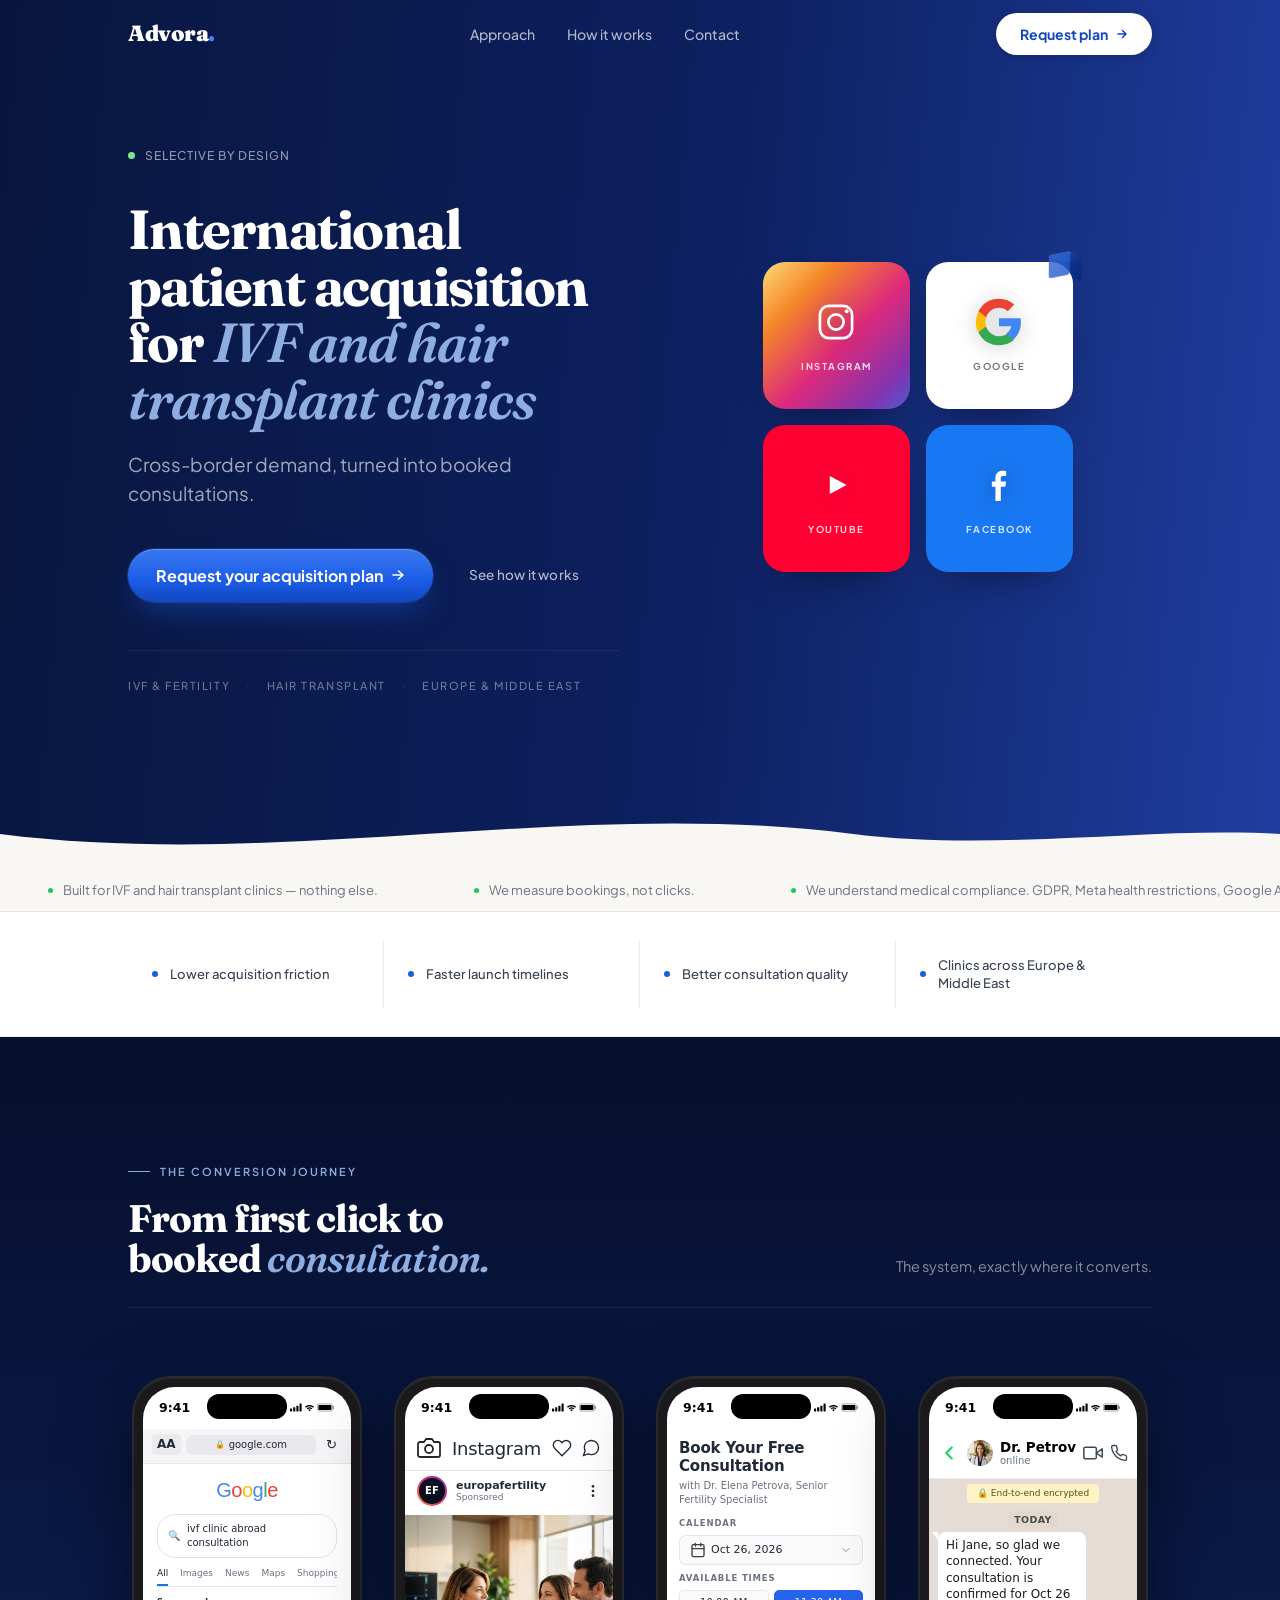
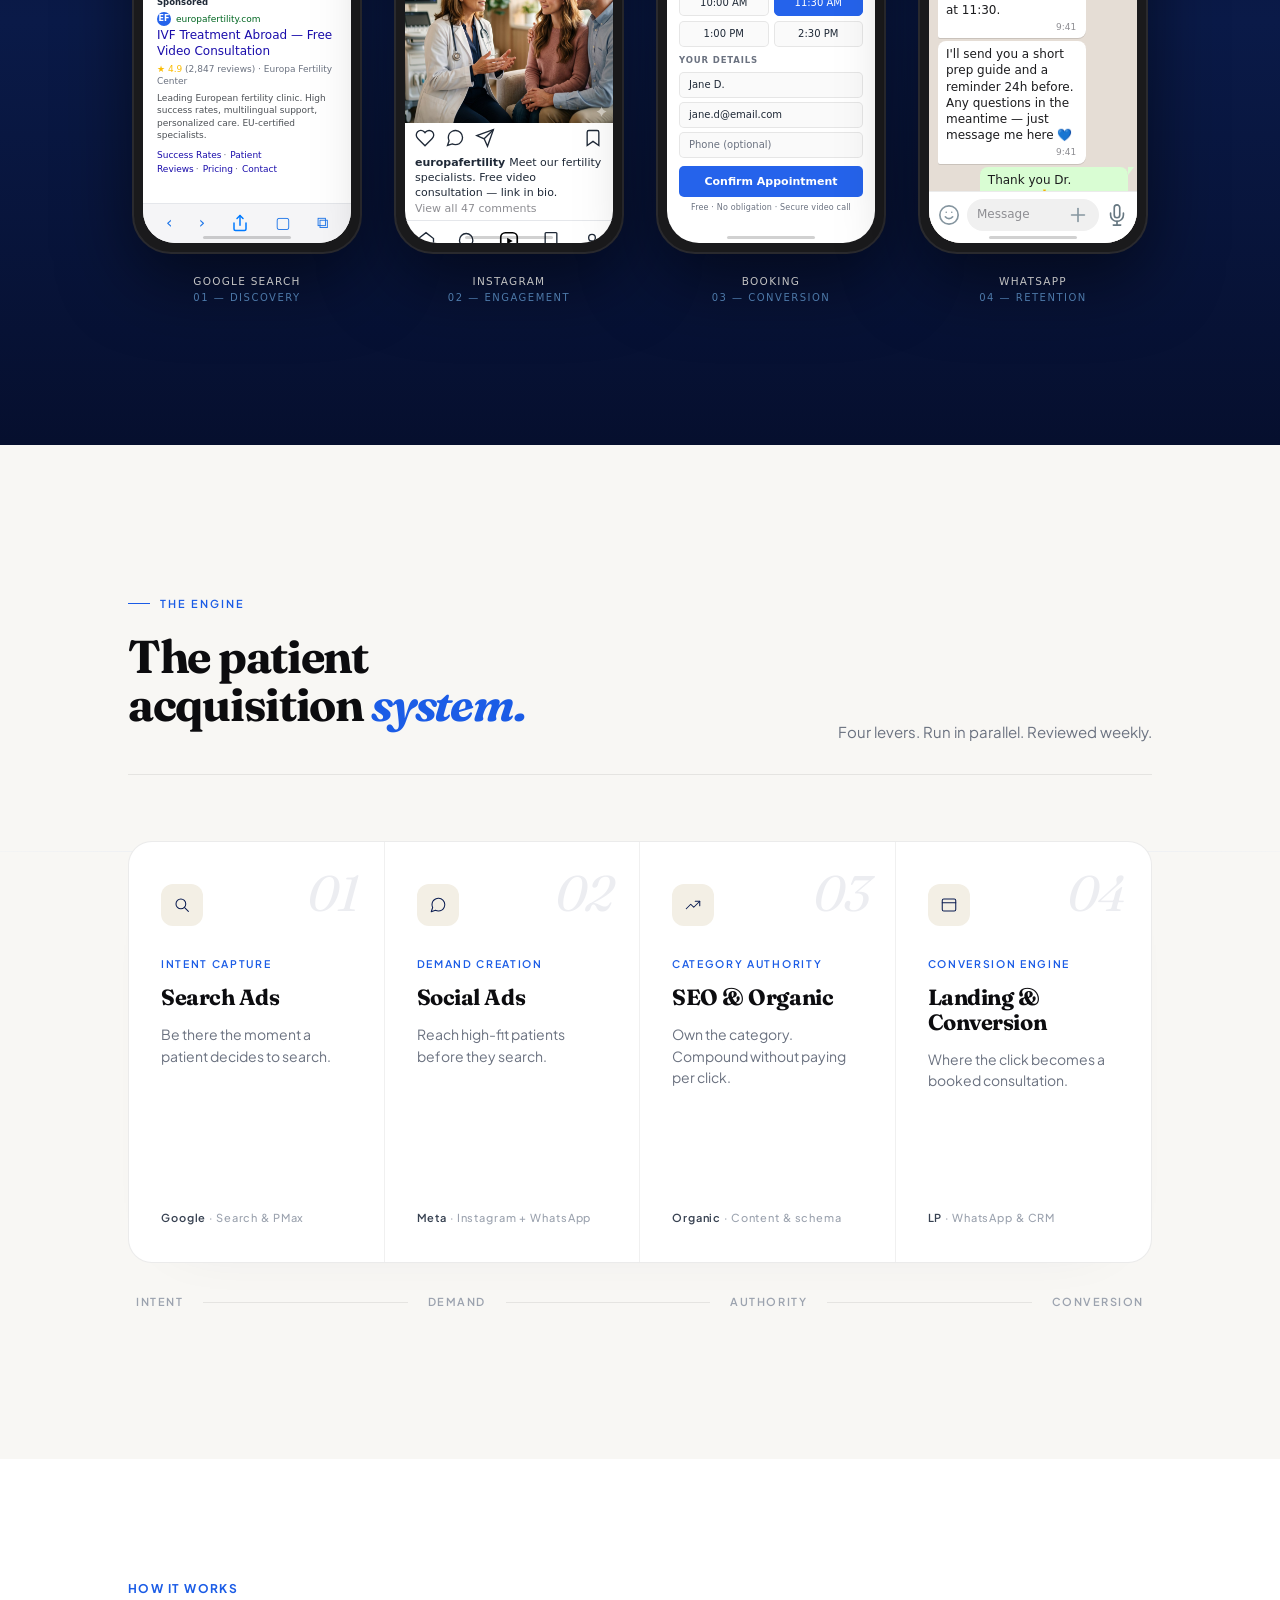
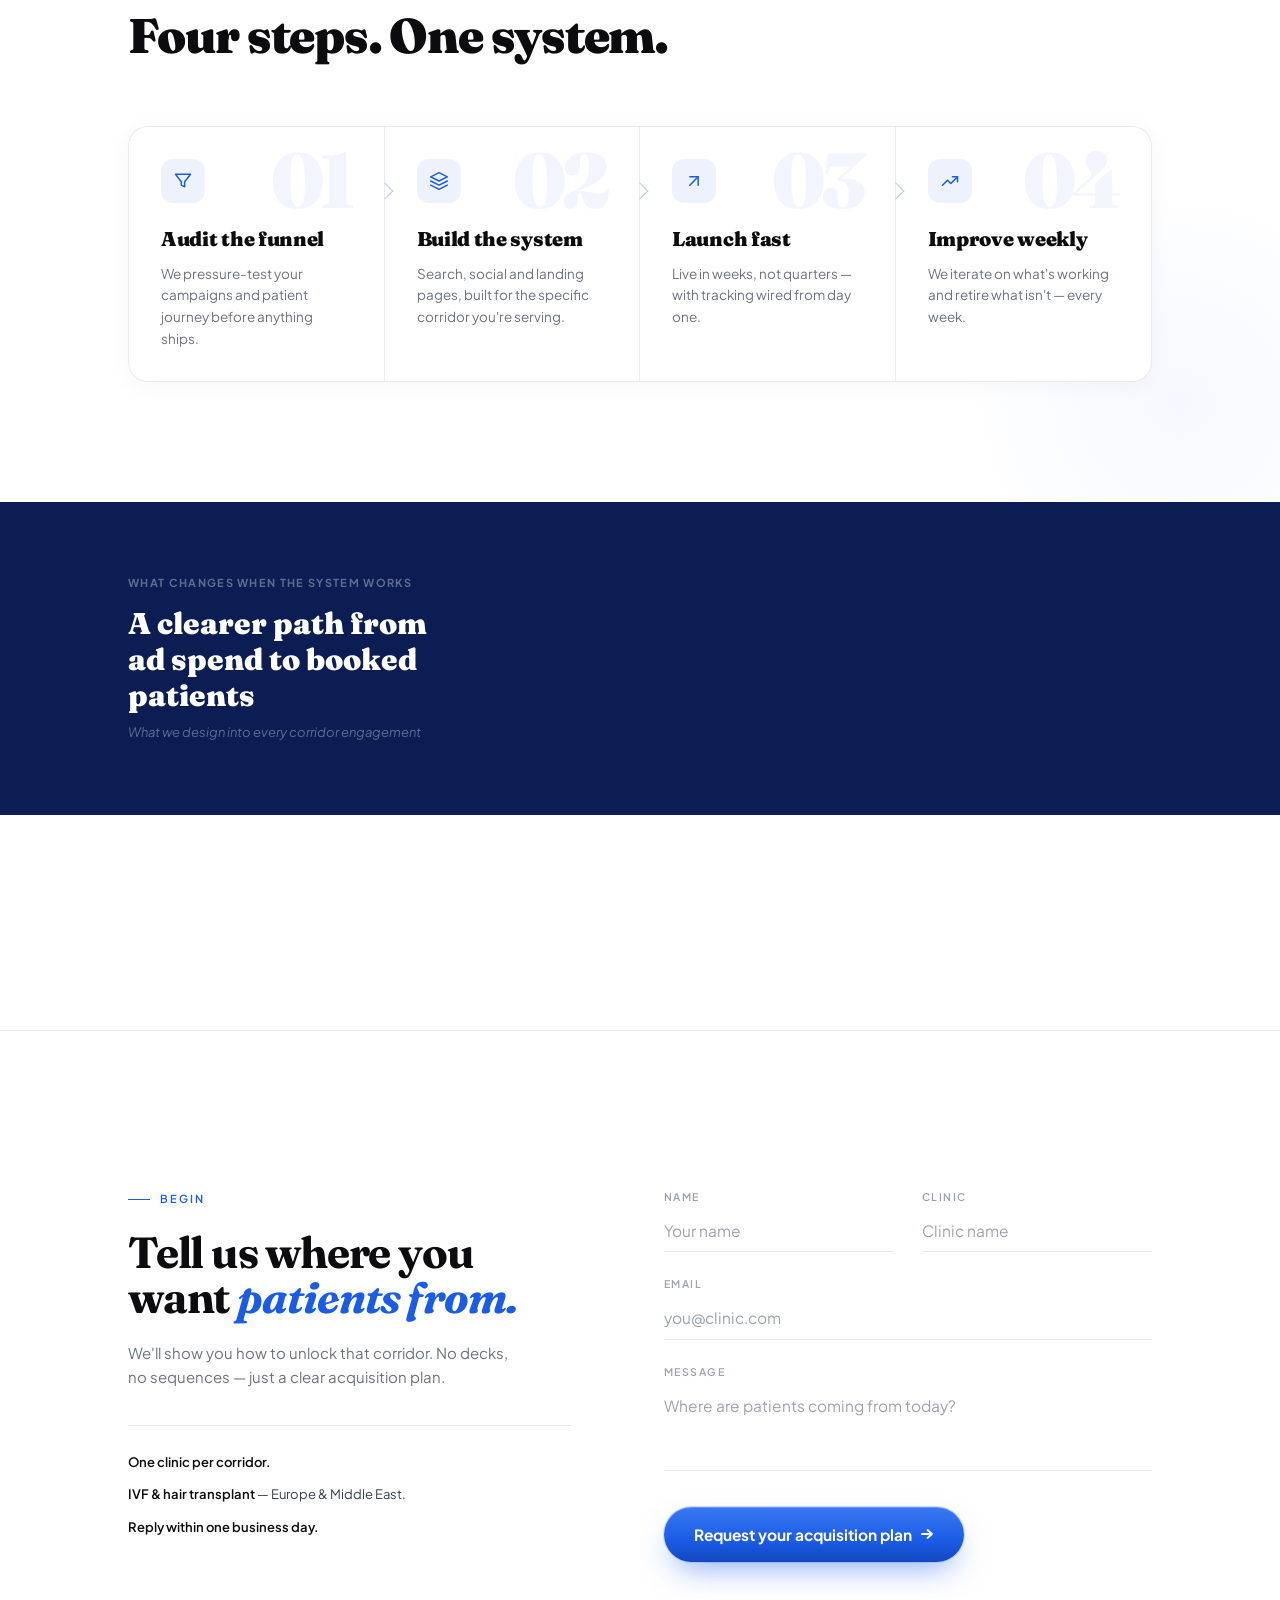
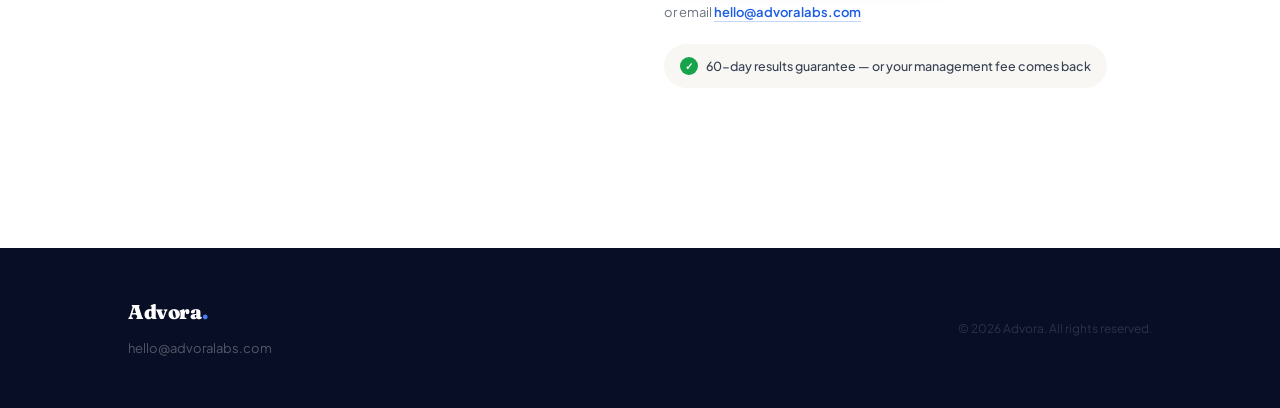
==== commit e31739df: "Remove 'Built for IVF and hair transplant clinics' section and orphan CSS Co-Authored-By: Claude Opu" ====
--- a/index.html
+++ b/index.html
@@ -397,27 +397,11 @@
 .proof-metric-lbl{font-size:12.5px;color:rgba(255,255,255,0.42);}
 
 /* ═══════════════════════════════════════════════════
-   WHO
+   POSITIONING DIVIDER
 ═══════════════════════════════════════════════════ */
-.who{background:var(--warm);padding:120px 0;}
 .positioning-divider{background:#fff;padding:80px 0;text-align:center;border-top:1px solid var(--rule);border-bottom:1px solid var(--rule);}
 .positioning-divider p{max-width:720px;margin:0 auto;padding:0 24px;font-family:var(--f-h);font-size:19px;font-weight:700;line-height:1.4;color:var(--ink);letter-spacing:-0.01em;}
 .positioning-divider em{color:var(--blue);font-style:italic;}
-.who-grid{display:grid;grid-template-columns:1fr 1fr;gap:48px;align-items:center;}
-@media(max-width:760px){.who-grid{grid-template-columns:1fr;}}
-.who-left{}
-.who-chips{display:flex;flex-wrap:wrap;gap:12px;margin-top:32px;}
-.who-chip{display:inline-flex;align-items:center;gap:8px;background:#fff;border:1px solid var(--rule);border-radius:100px;padding:10px 20px;font-size:14px;font-weight:600;color:var(--ink);transition:all 0.18s;}
-.who-chip:hover{border-color:rgba(27,92,230,0.3);color:var(--blue);}
-.who-chip-dot{width:8px;height:8px;border-radius:50%;background:var(--blue);flex-shrink:0;animation:chip-dot-glow 3.2s ease-in-out infinite;}
-@keyframes chip-dot-glow{0%,100%{opacity:0.55;box-shadow:0 0 0 0 rgba(27,92,230,0);}50%{opacity:1;box-shadow:0 0 0 3px rgba(27,92,230,0.12);}}
-.who-right{background:#fff;border-radius:16px;padding:32px;border:1px solid var(--rule);}
-.who-quote{font-family:var(--f-h);font-style:italic;font-size:clamp(16px,1.8vw,20px);color:var(--ink);line-height:1.55;margin-bottom:16px;}
-.who-attr{font-size:12.5px;color:var(--ink-4);}
-.who-result{margin-top:24px;padding-top:24px;border-top:1px solid var(--rule);display:flex;gap:24px;}
-.wr-item{}
-.wr-val{font-family:var(--f-h);font-size:26px;font-weight:900;color:var(--blue);display:block;line-height:1;}
-.wr-lbl{font-size:13px;color:var(--ink-2);line-height:1.45;font-weight:500;}
 
 /* ═══════════════════════════════════════════════════
    CTA SECTION
@@ -1407,31 +1391,6 @@
 </div>
 
 <!-- ══════════════════════════════════════════════════
-     WHO WE WORK WITH
-══════════════════════════════════════════════════ -->
-<section class="who">
-  <div class="w">
-    <div class="who-grid">
-      <div class="who-left">
-        <span class="section-eyebrow">Who we work with</span>
-        <h2 class="section-h">Built for IVF and<br>hair transplant clinics.</h2>
-        <p style="font-size:15px;color:var(--ink-3);line-height:1.65;margin-bottom:0;">Two verticals. Cross-border corridors. One clinic per route. The discipline is the product.</p>
-        <div class="who-chips">
-          <span class="who-chip"><span class="who-chip-dot"></span>IVF & Fertility Clinics</span>
-          <span class="who-chip"><span class="who-chip-dot"></span>Hair Transplant Practices</span>
-          <span class="who-chip"><span class="who-chip-dot"></span>Cross-Border Patient Flow</span>
-          <span class="who-chip"><span class="who-chip-dot"></span>Multi-location Groups</span>
-          <span class="who-chip"><span class="who-chip-dot"></span>Europe & Middle East</span>
-        </div>
-      </div>
-      <div class="who-right">
-        <p class="who-quote">Cross-border patient acquisition.<br>Qualified bookings, not enquiries.<br>Built for IVF and hair transplant clinics.</p>
-      </div>
-    </div>
-  </div>
-</section>
-
-<!-- ══════════════════════════════════════════════════
      CAPTURE — final-section design, CTA opens existing modal
 ══════════════════════════════════════════════════ -->
 <section class="capture" id="contact">
@@ -1614,7 +1573,7 @@
 
 // Reveal on scroll
 (function(){
-  const targets = document.querySelectorAll('.svc-card, .proc-item, .positioning-divider, .who-right, .who-chip, .res-item, .proof-m');
+  const targets = document.querySelectorAll('.svc-card, .proc-item, .positioning-divider, .res-item, .proof-m');
   targets.forEach(el => el.classList.add('reveal'));
   const io = new IntersectionObserver((entries)=>{
     entries.forEach(e=>{
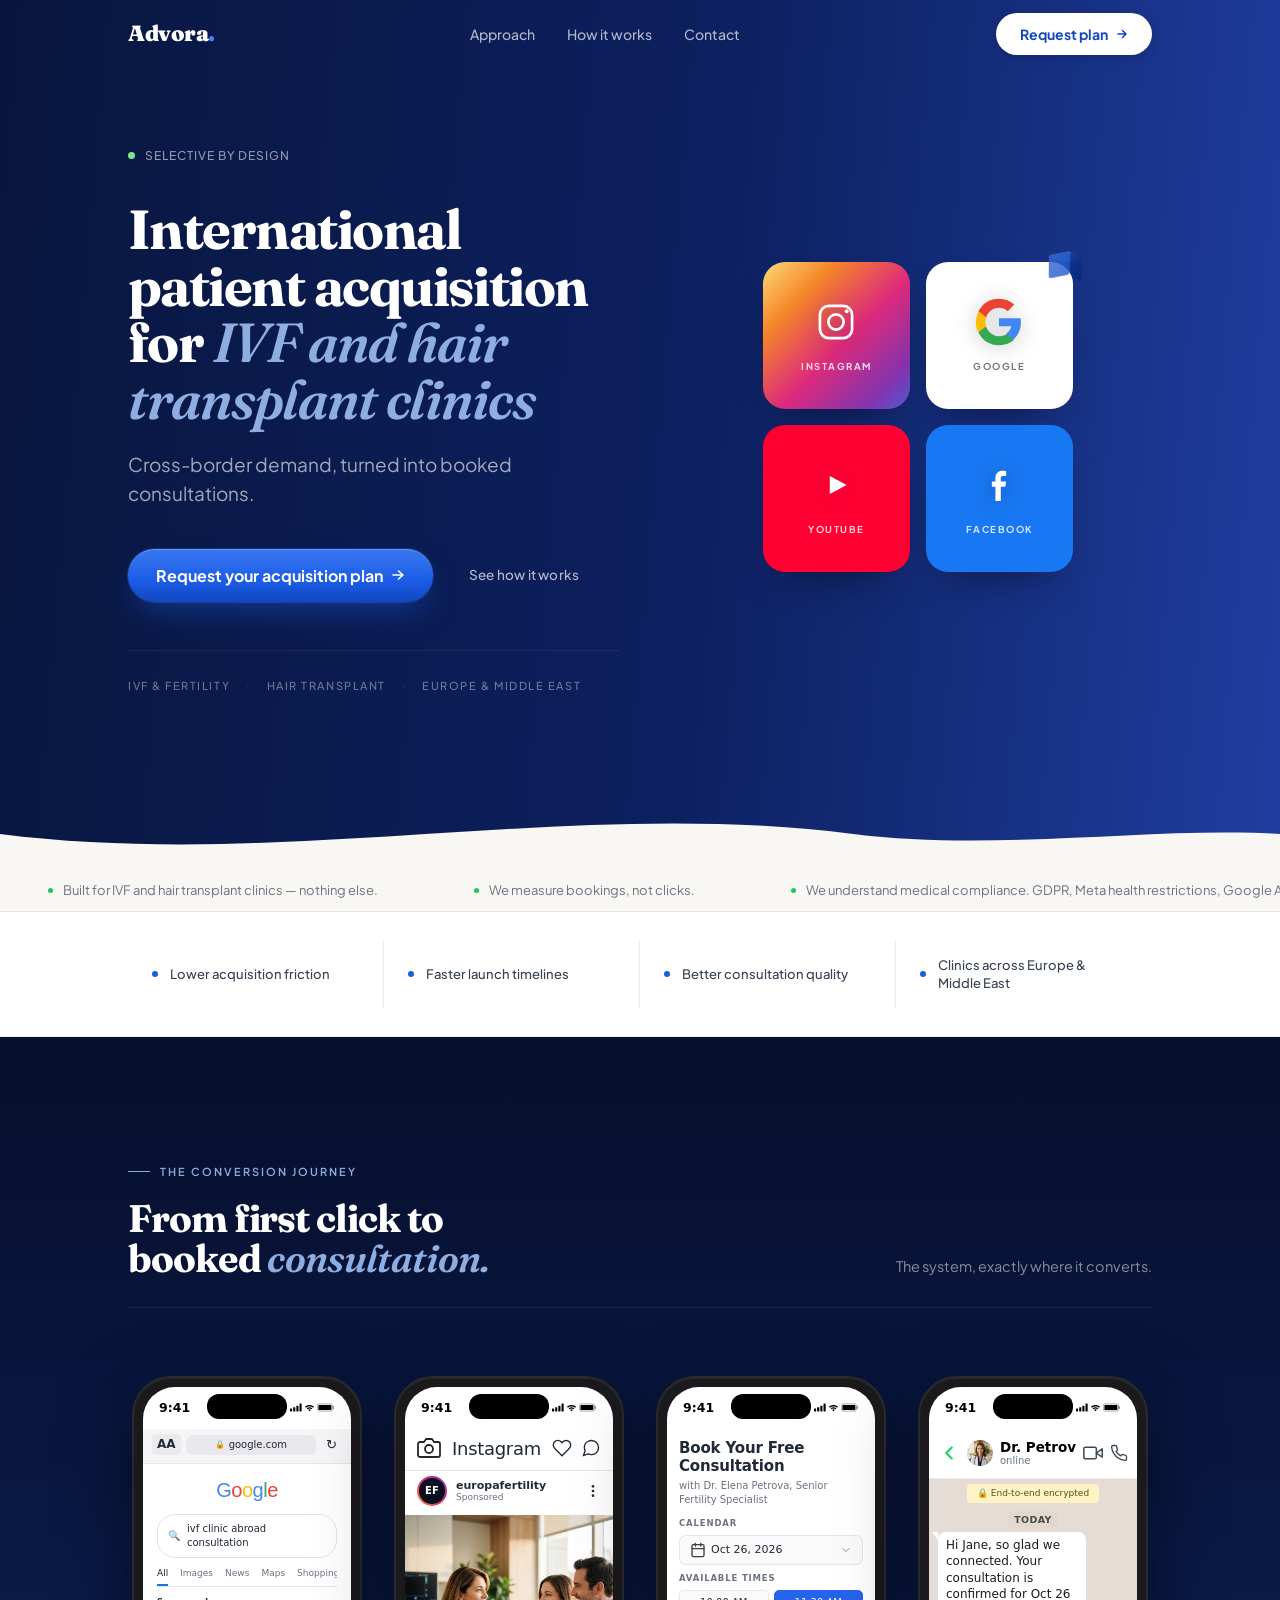
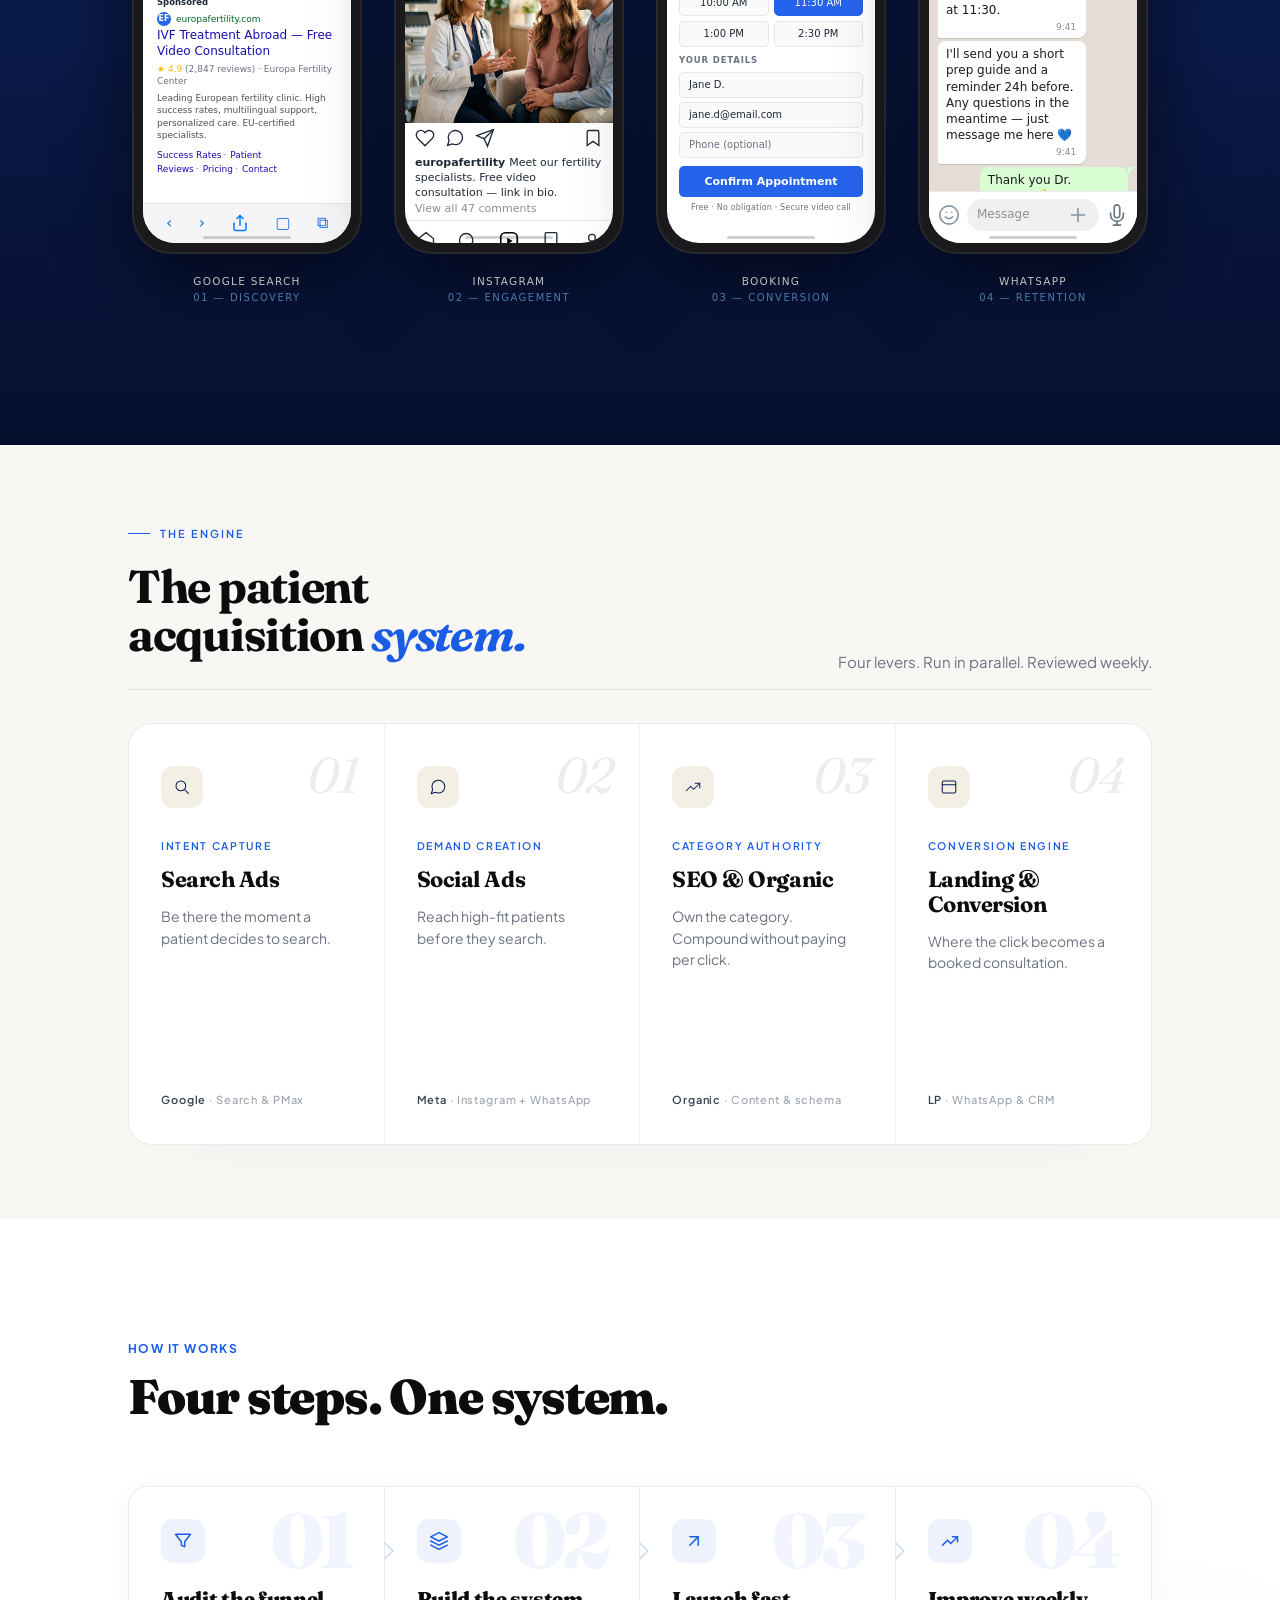
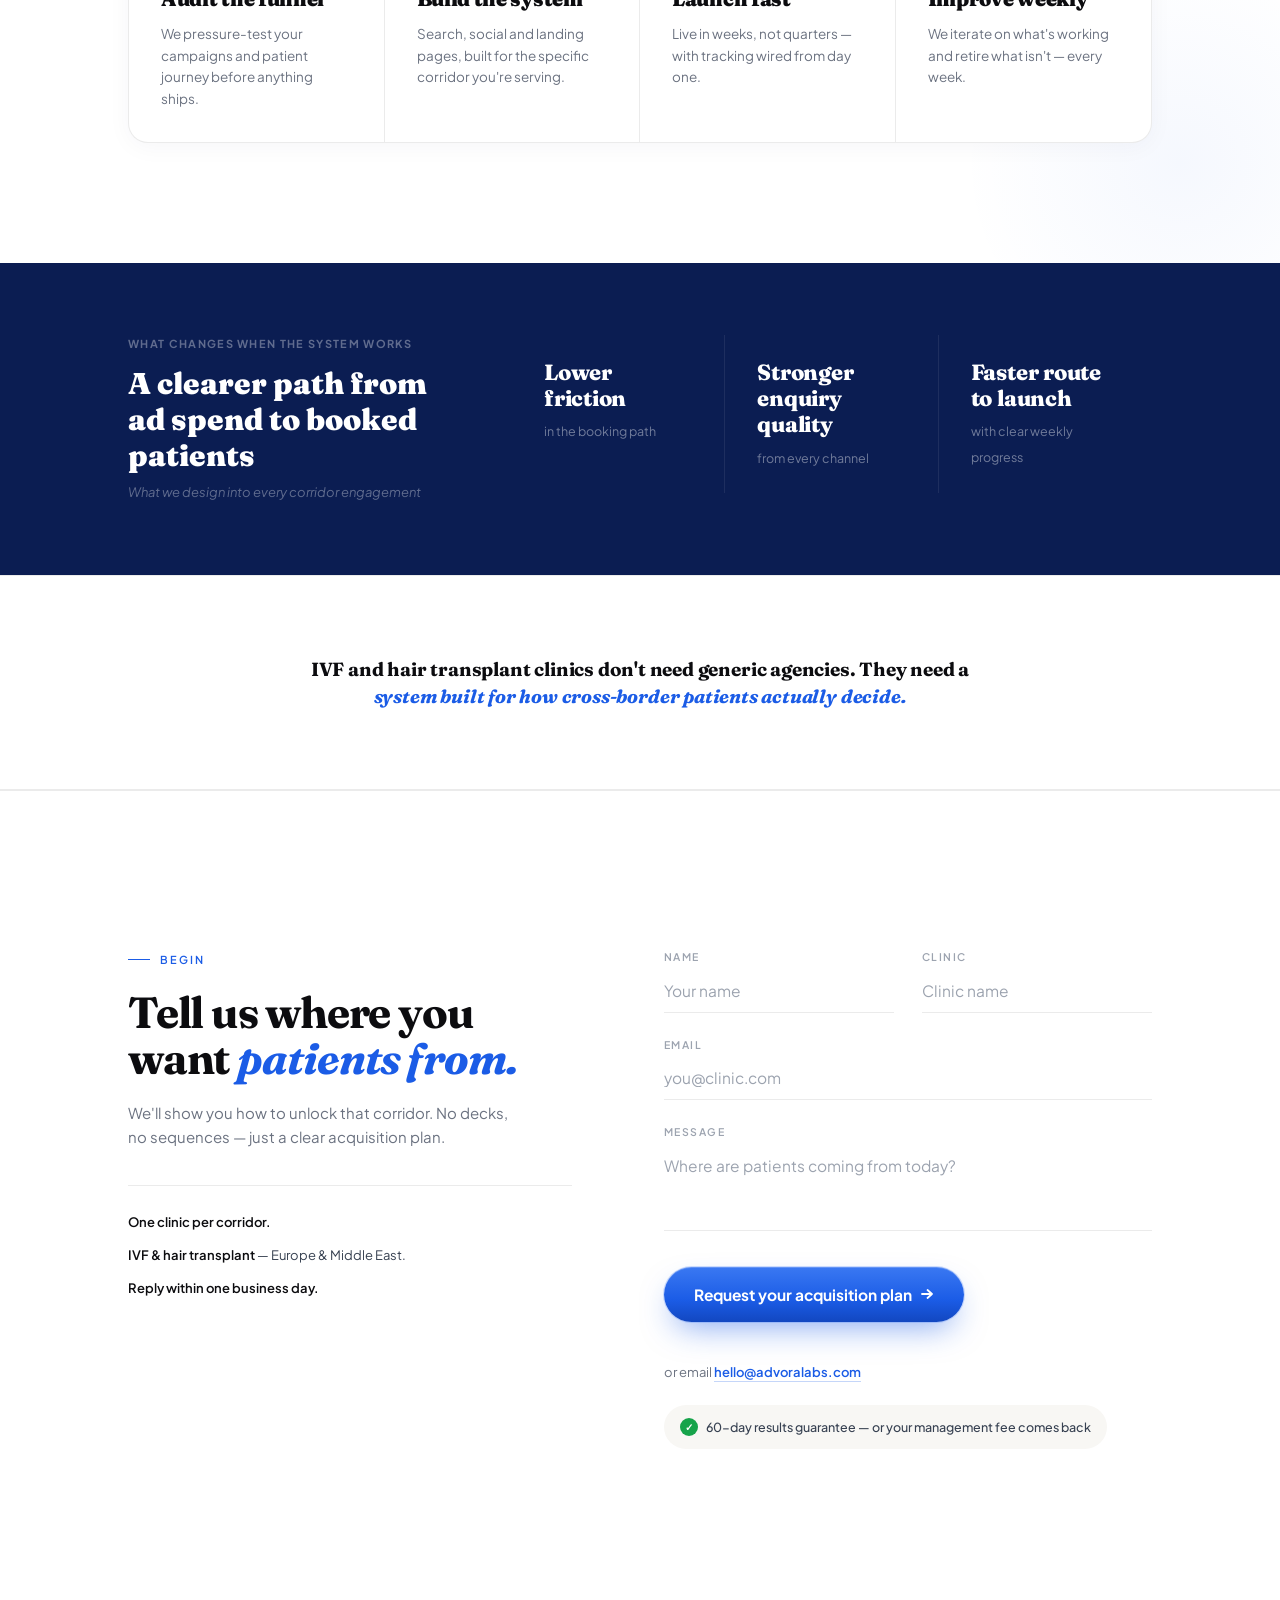
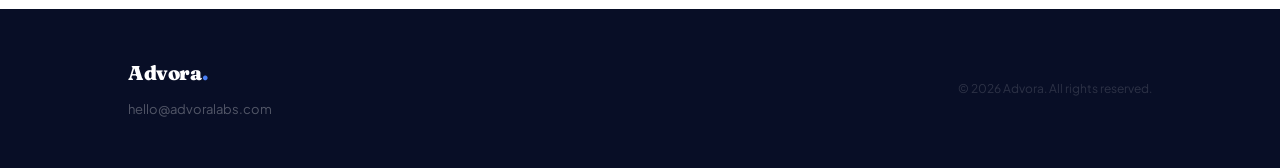
==== commit 33473f8c: "Reduce .services section padding and remove timeline footer Co-Authored-By: Claude Opus 4.7 (1M cont" ====
--- a/index.html
+++ b/index.html
@@ -190,7 +190,7 @@
 /* ═══════════════════════════════════════════════════
    SERVICES
 ═══════════════════════════════════════════════════ */
-.services{background:var(--warm);padding:120px 0;}
+.services{background:var(--warm);padding:60px 0;}
 .section-eyebrow{font-size:12px;font-weight:700;letter-spacing:0.12em;text-transform:uppercase;color:var(--blue);display:block;margin-bottom:12px;}
 .section-h{font-family:var(--f-h);font-size:clamp(32px,3.8vw,52px);font-weight:900;line-height:1.06;letter-spacing:-0.025em;color:var(--ink);margin-bottom:16px;}
 .section-sub{font-size:16px;color:var(--ink-3);margin-bottom:48px;max-width:520px;line-height:1.6;}
@@ -615,8 +615,8 @@
 
 /* ═════════ SERVICES — clean plinth cards ═════════ */
 .services .svc-grid, .services .svc-card{display:none !important;} /* hide legacy grid if any survives */
-.services{padding:140px 0 148px !important;}
-.services .system-head{display:grid;grid-template-columns:1.25fr 1fr;gap:56px;align-items:end;margin-bottom:66px;padding-bottom:30px;border-bottom:1px solid var(--rule);}
+.services{padding:70px 0 74px !important;}
+.services .system-head{display:grid;grid-template-columns:1.25fr 1fr;gap:56px;align-items:end;margin-bottom:33px;padding-bottom:15px;border-bottom:1px solid var(--rule);}
 .services .system-head > div{display:block;}
 .services .section-eyebrow{display:inline-flex;align-items:center;gap:10px;font-size:11px;font-weight:600;letter-spacing:.18em;text-transform:uppercase;color:var(--blue);margin-bottom:20px;}
 .services .section-eyebrow::before{content:"";width:22px;height:1px;background:var(--blue);}
@@ -635,8 +635,6 @@
 .panel-desc{font-size:14px;color:var(--ink-3);line-height:1.55;max-width:95%;}
 .panel-foot{margin-top:auto;padding-top:26px;font-size:11px;color:var(--ink-4);letter-spacing:.08em;font-weight:500;}
 .panel-foot b{color:var(--ink-2);font-weight:600;}
-.system-footer{display:flex;justify-content:space-between;align-items:center;margin-top:30px;padding:0 8px;font-size:11px;color:var(--ink-4);letter-spacing:.14em;text-transform:uppercase;font-weight:600;}
-.system-footer .line{height:1px;flex:1;margin:0 20px;background:var(--rule);}
 
 /* ═════════ CAPTURE (end-of-page form-style section) ═════════ */
 .cta-section{display:none !important;} /* hide legacy CTA if any survives */
@@ -696,7 +694,7 @@
   .system-plinth{grid-template-columns:1fr;}
   .panel{min-height:auto;padding:32px 24px;}
   .journey{padding:80px 0 100px;}
-  .services{padding:90px 0 !important;}
+  .services{padding:48px 0 !important;}
   .capture{padding:90px 0 110px;}
   .btn-ghost{margin-left:0;margin-top:12px;}
   .hero-actions{flex-direction:column;align-items:flex-start;}
@@ -1307,12 +1305,6 @@
 
     </div>
 
-    <div class="system-footer">
-      <span>Intent</span><span class="line"></span>
-      <span>Demand</span><span class="line"></span>
-      <span>Authority</span><span class="line"></span>
-      <span>Conversion</span>
-    </div>
   </div>
 </section>
 
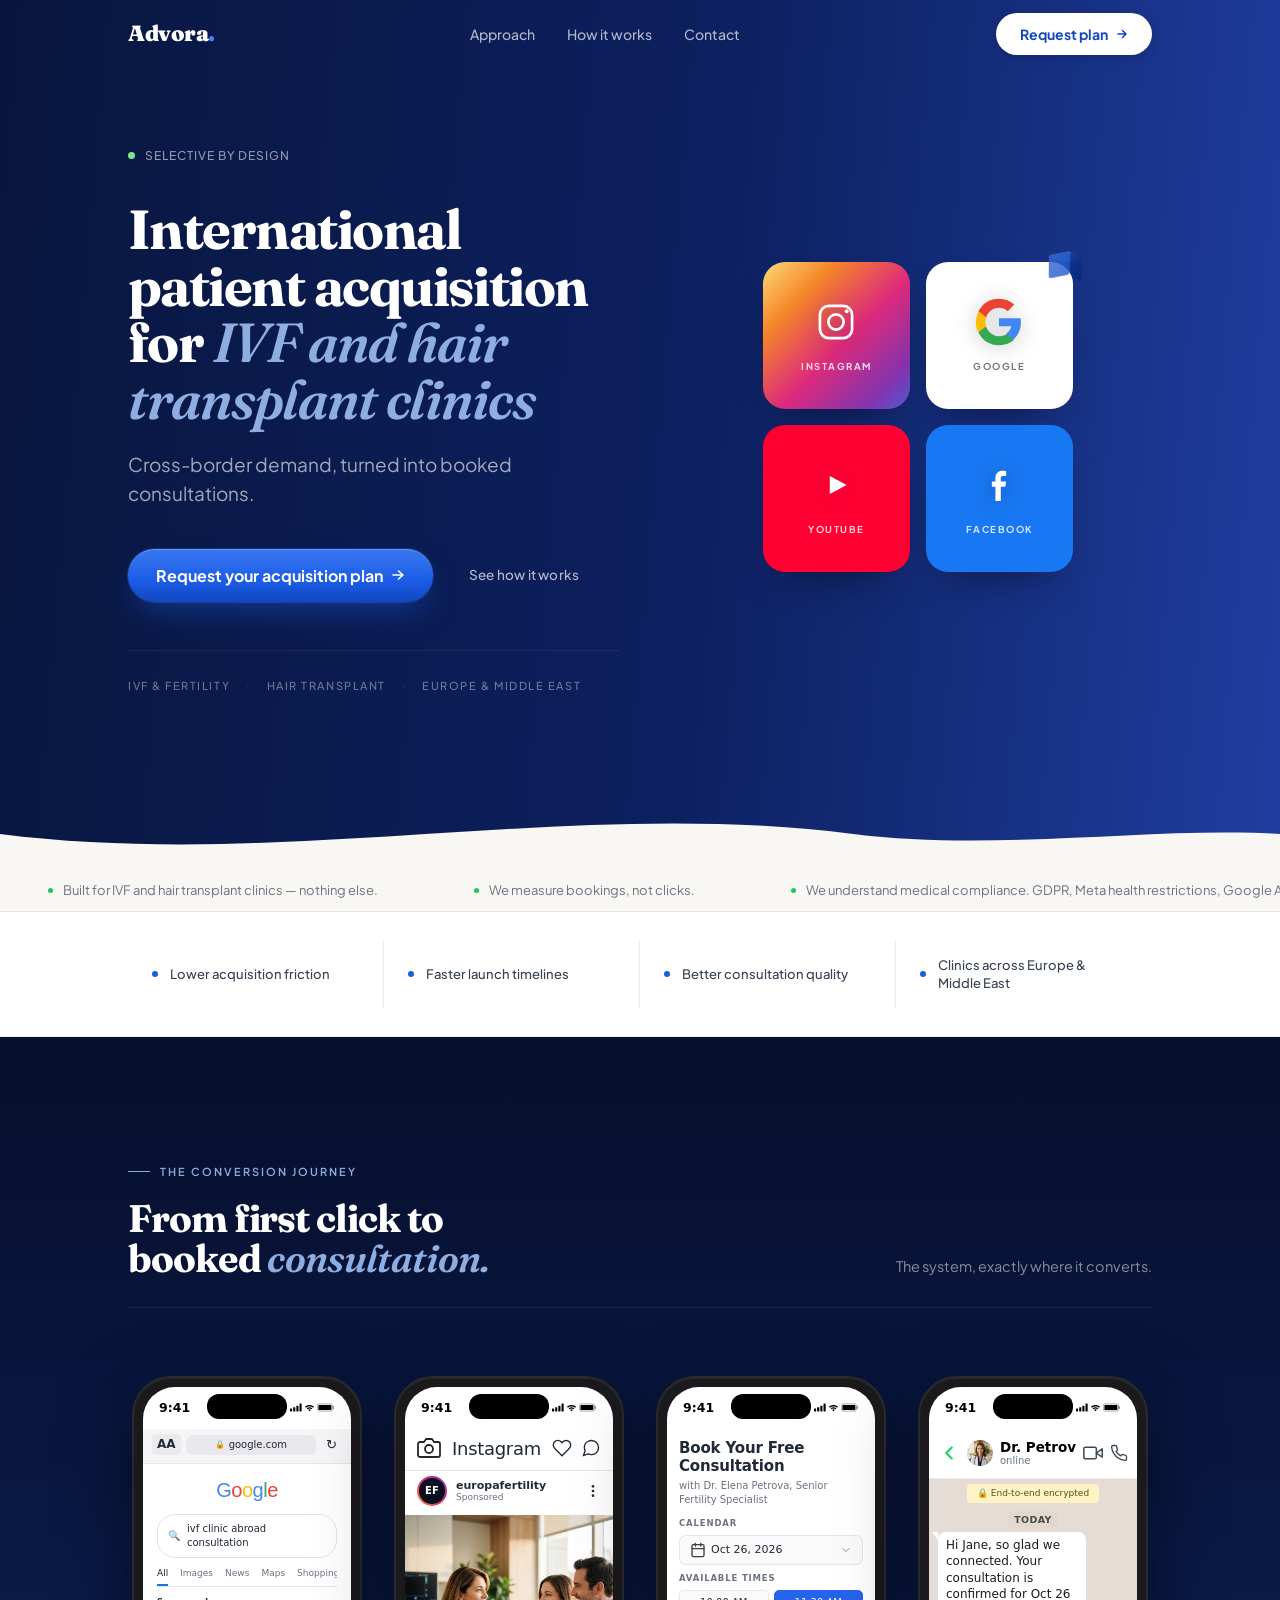
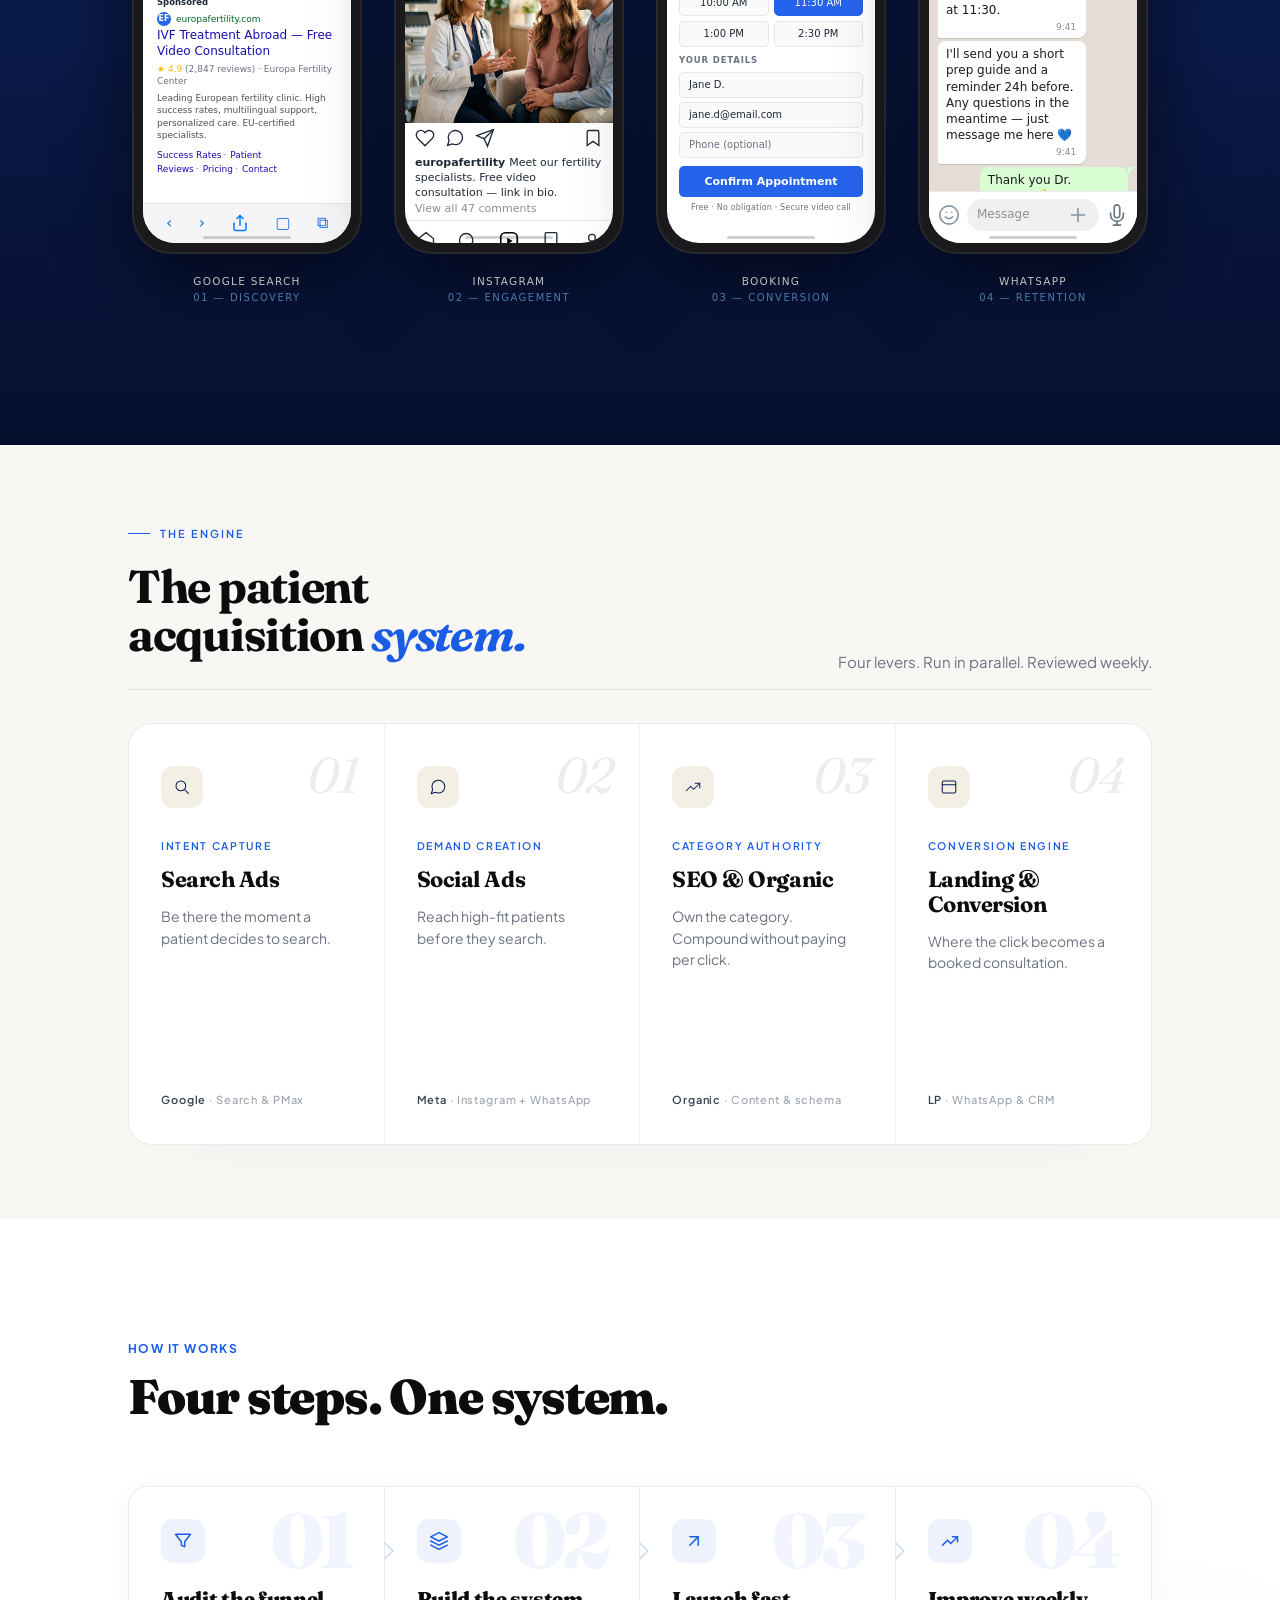
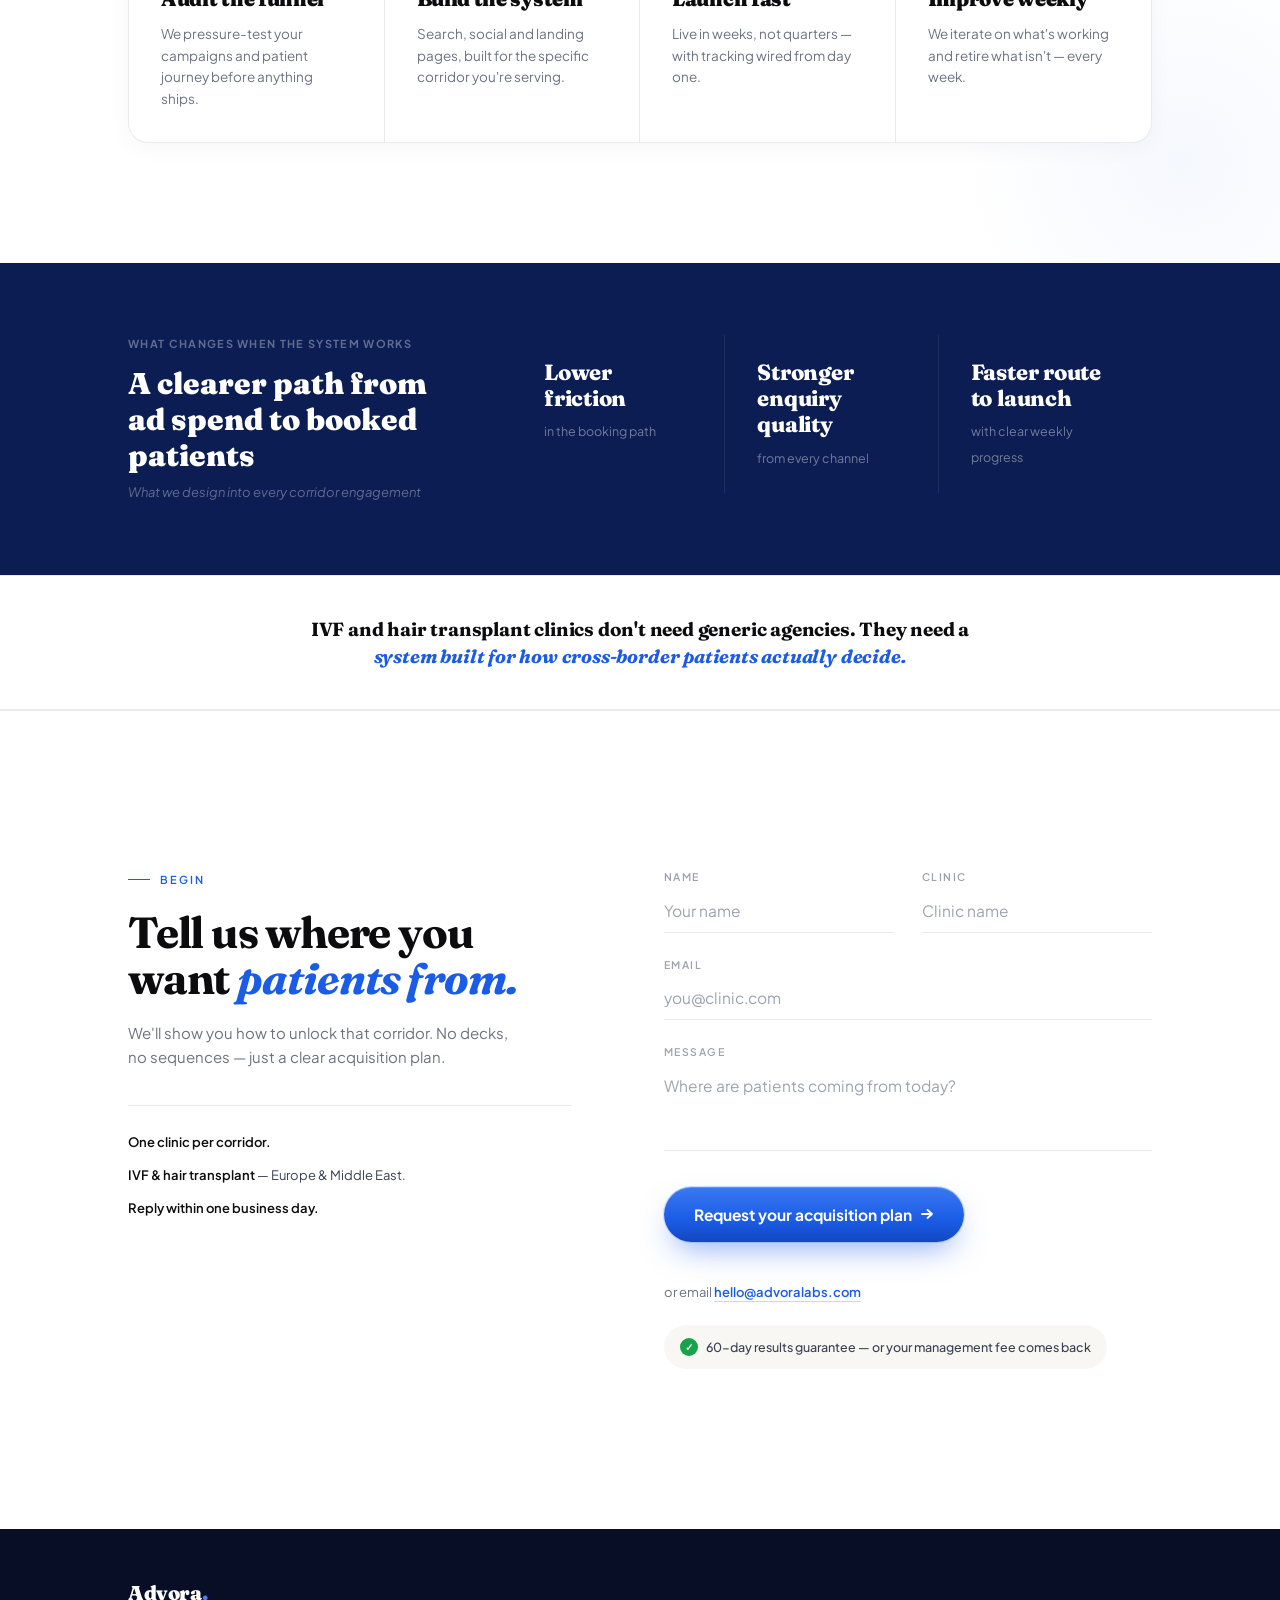
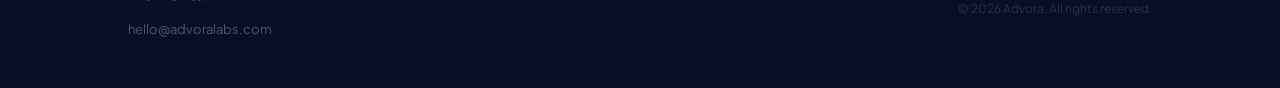
==== commit 6a3a6452: "Halve .positioning-divider padding Co-Authored-By: Claude Opus 4.7 (1M context) <noreply@anthropic.c" ====
--- a/index.html
+++ b/index.html
@@ -399,7 +399,7 @@
 /* ═══════════════════════════════════════════════════
    POSITIONING DIVIDER
 ═══════════════════════════════════════════════════ */
-.positioning-divider{background:#fff;padding:80px 0;text-align:center;border-top:1px solid var(--rule);border-bottom:1px solid var(--rule);}
+.positioning-divider{background:#fff;padding:40px 0;text-align:center;border-top:1px solid var(--rule);border-bottom:1px solid var(--rule);}
 .positioning-divider p{max-width:720px;margin:0 auto;padding:0 24px;font-family:var(--f-h);font-size:19px;font-weight:700;line-height:1.4;color:var(--ink);letter-spacing:-0.01em;}
 .positioning-divider em{color:var(--blue);font-style:italic;}
 
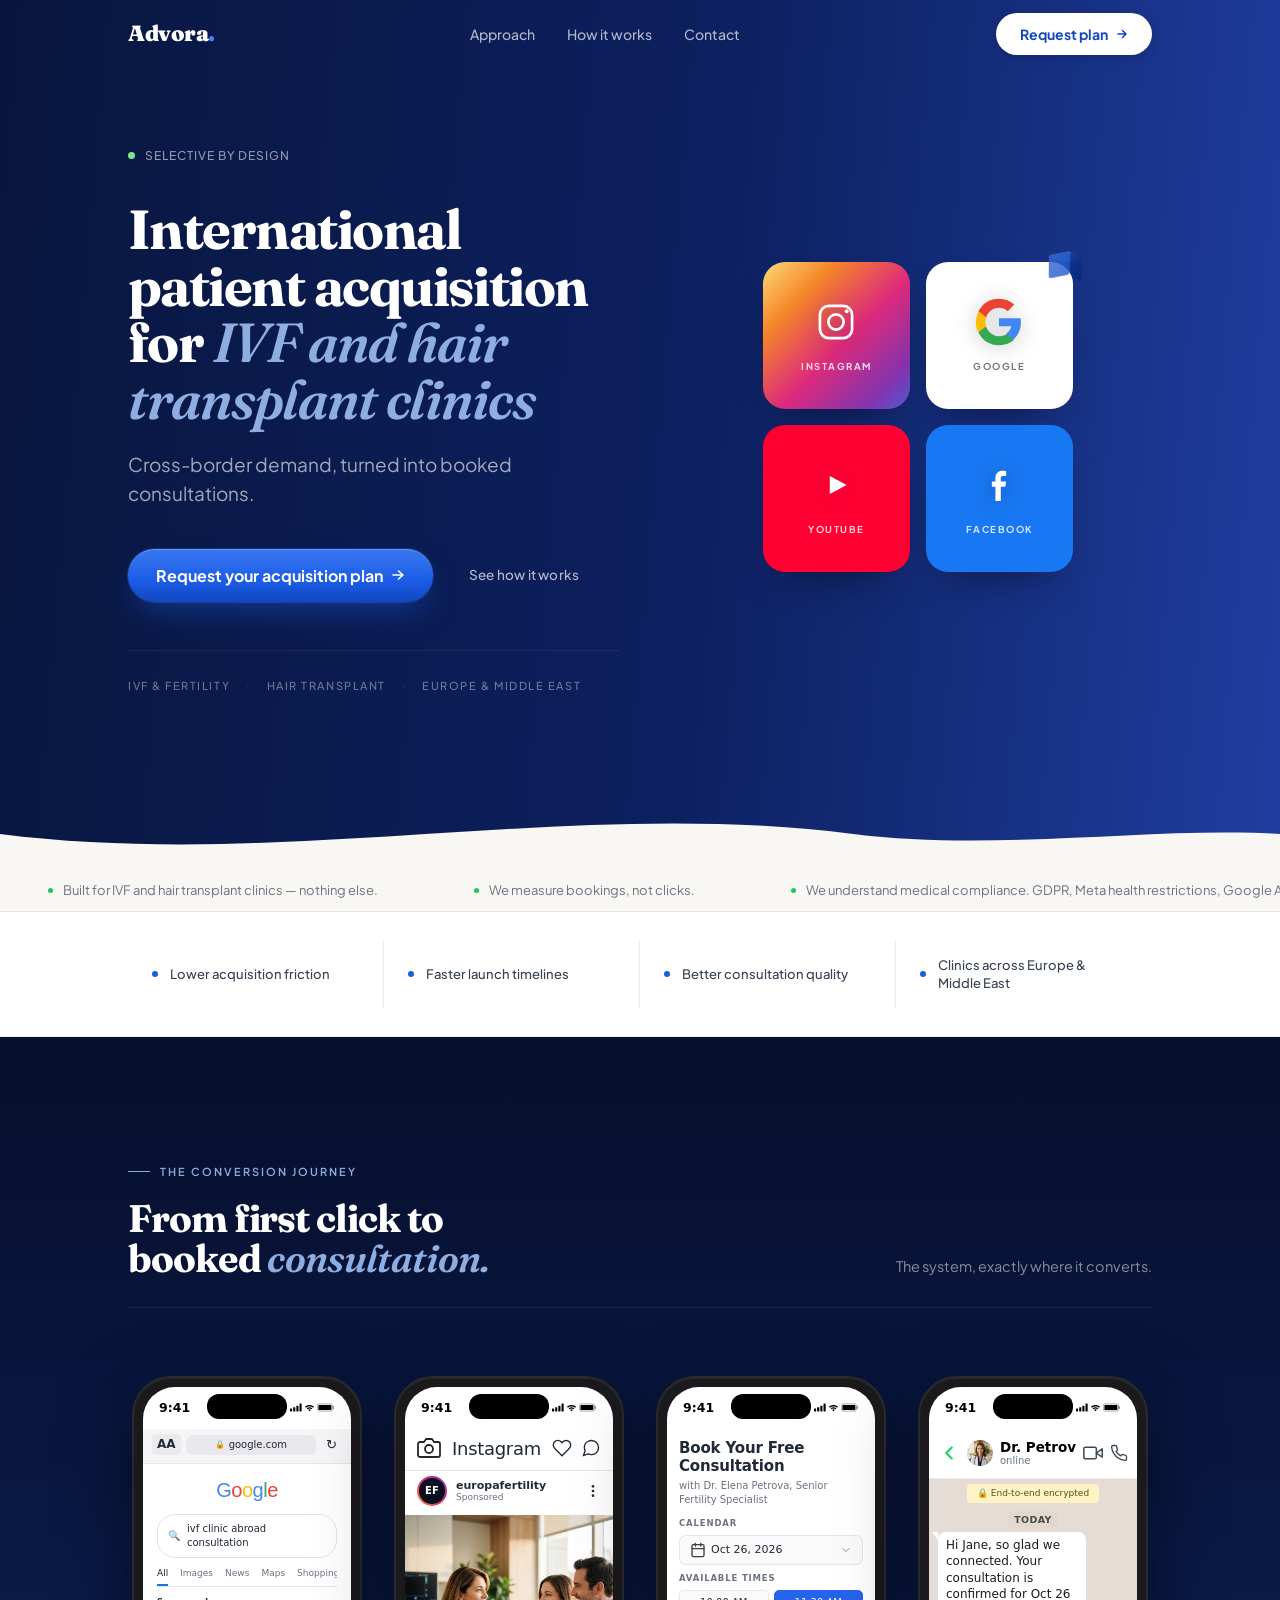
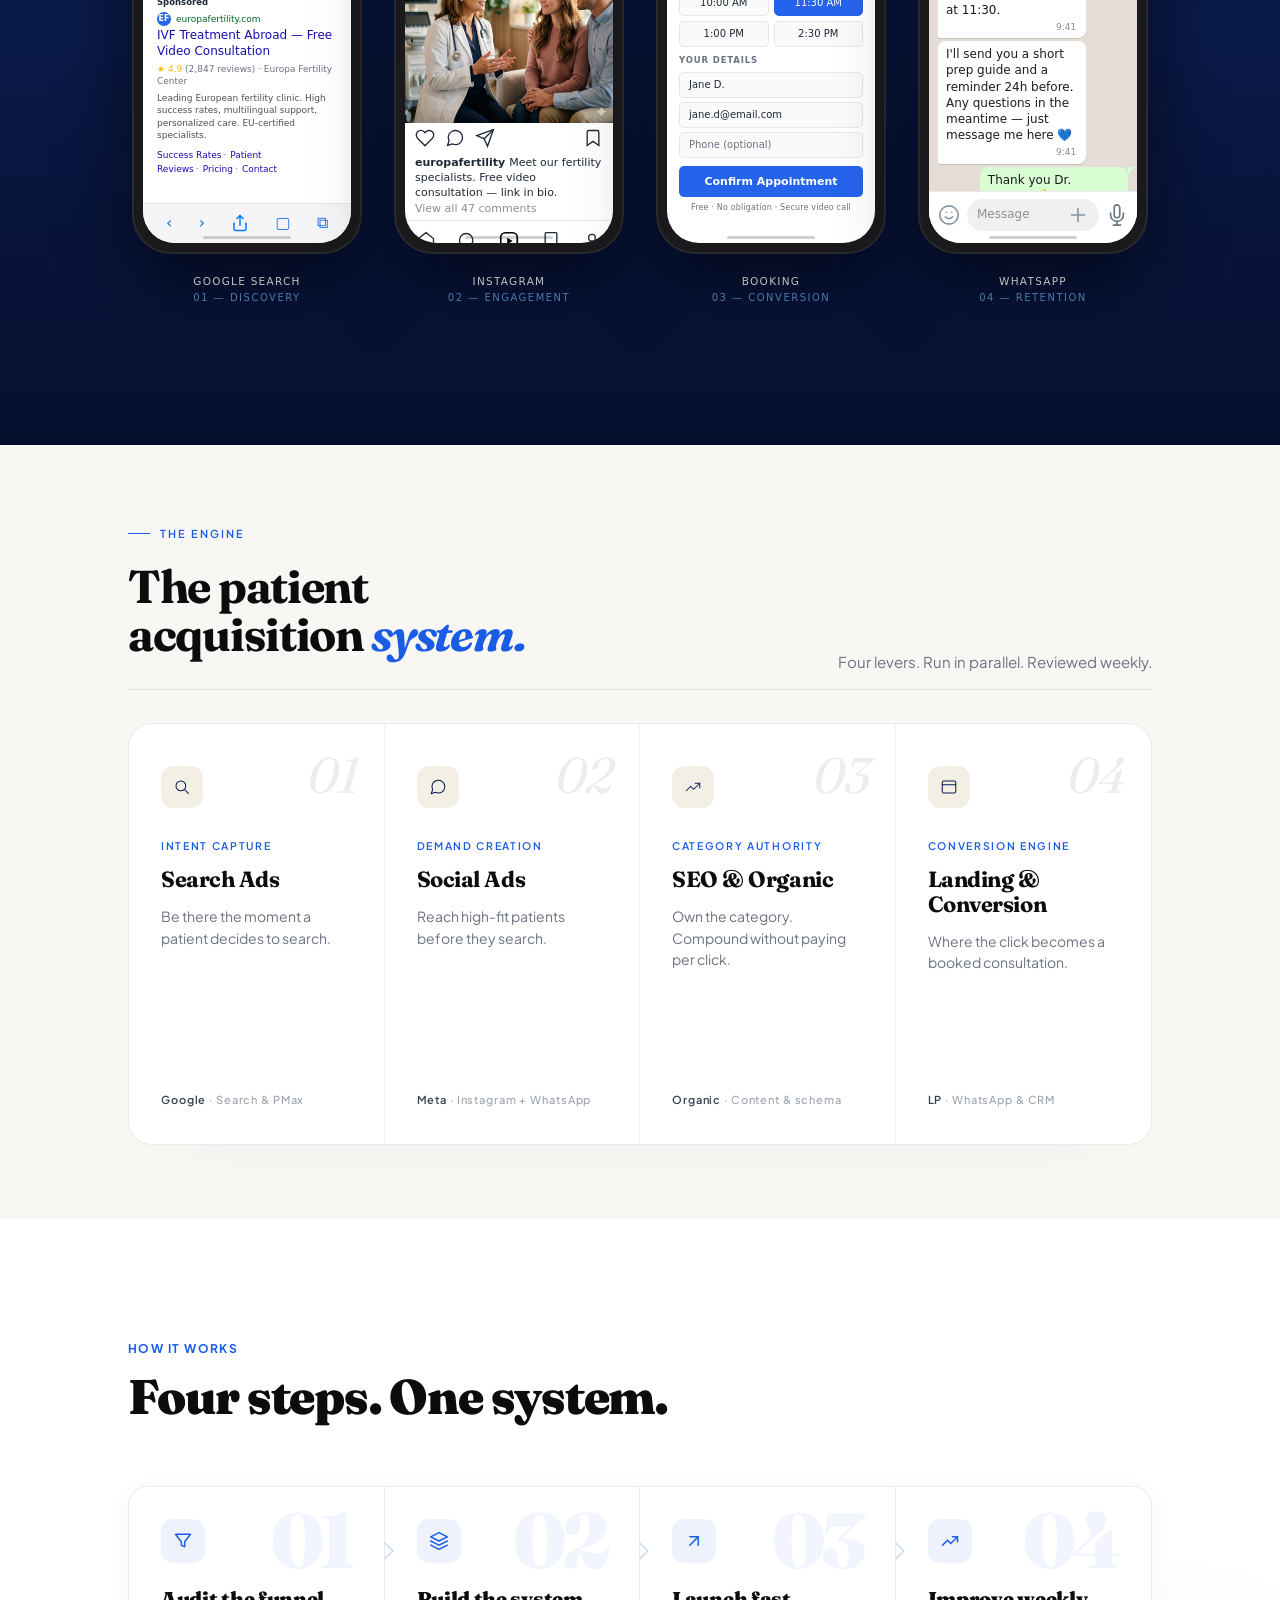
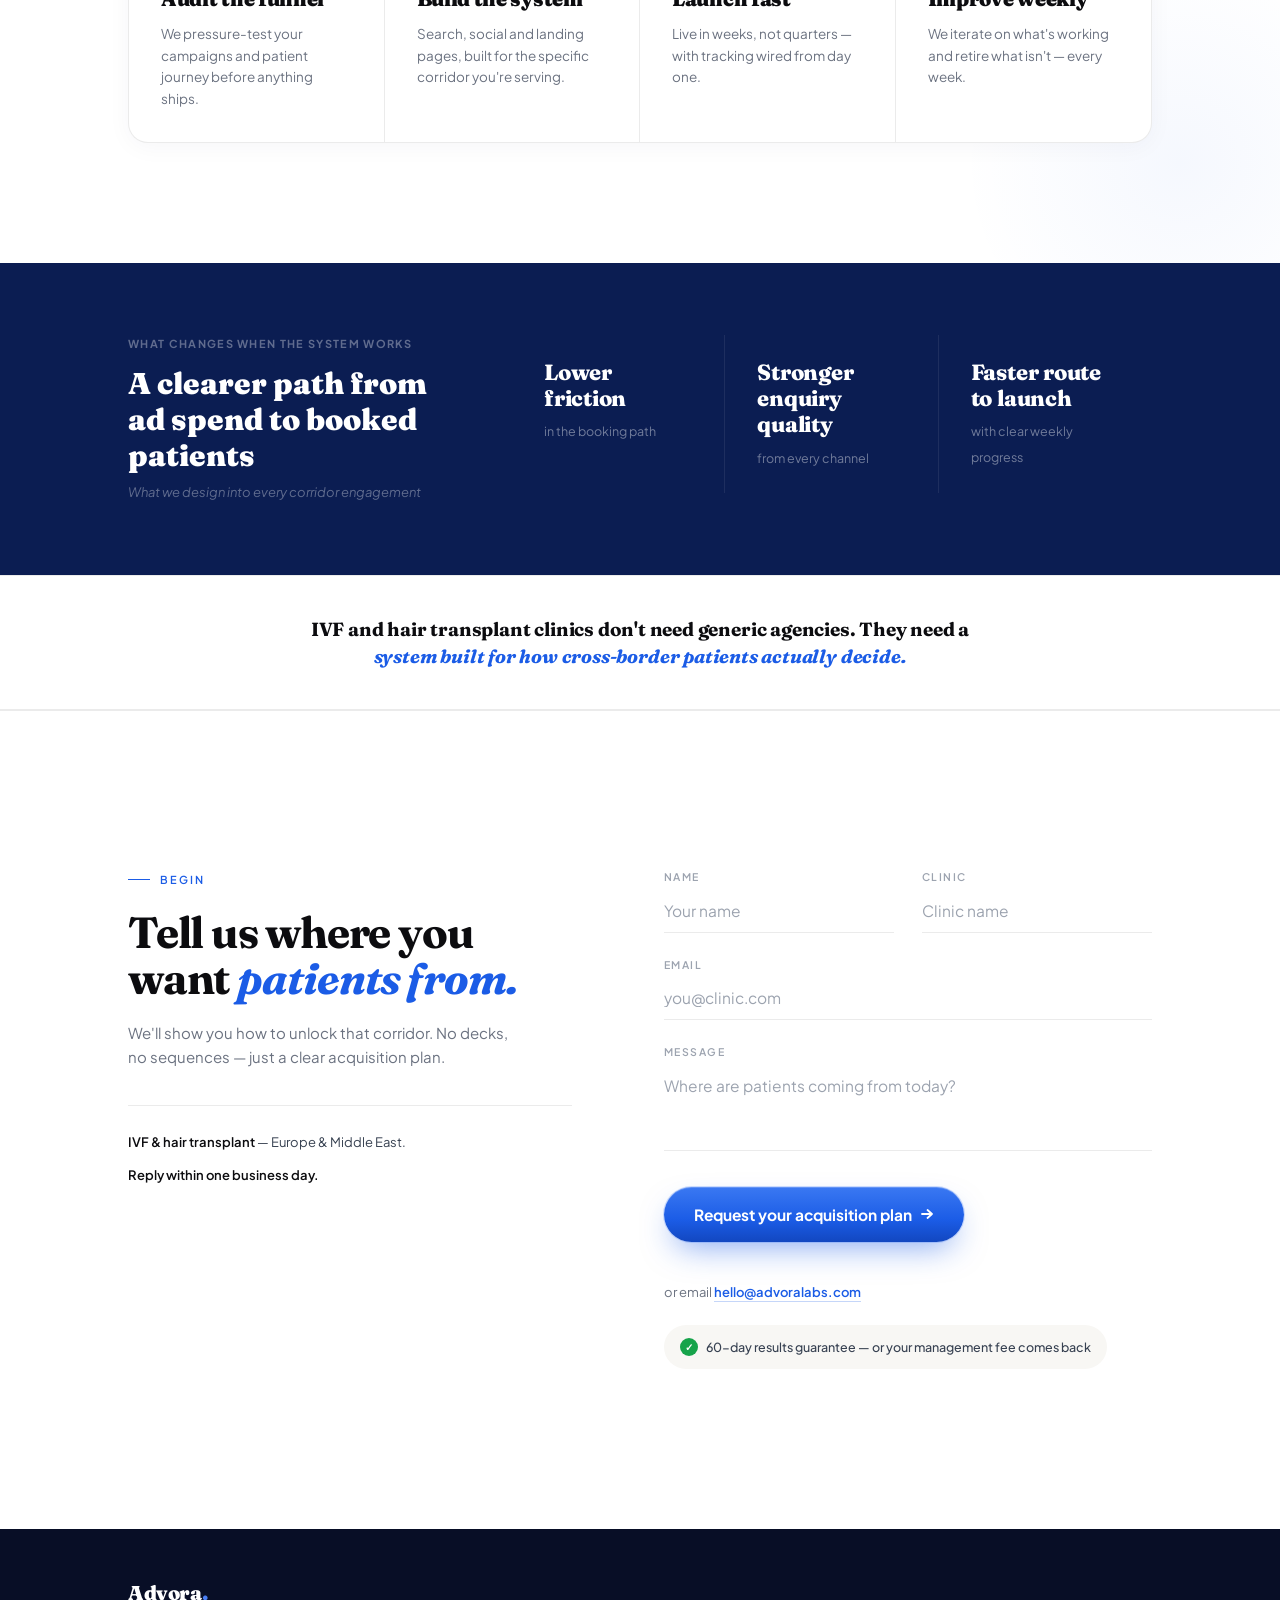
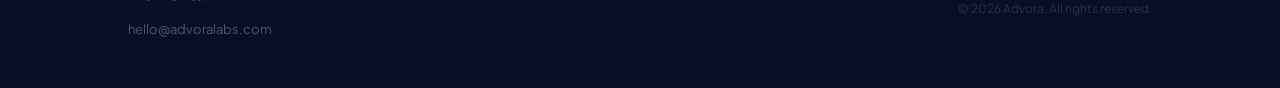
==== commit 4a5cafb7: "Remove 'One clinic per corridor' from CTA meta Co-Authored-By: Claude Opus 4.7 (1M context) <noreply" ====
--- a/index.html
+++ b/index.html
@@ -1394,7 +1394,6 @@
         <h2 class="capture-h">Tell us where you<br>want <em>patients from.</em></h2>
         <p class="capture-sub">We'll show you how to unlock that corridor. No decks, no sequences — just a clear acquisition plan.</p>
         <div class="capture-meta">
-          <div><b>One clinic per corridor.</b></div>
           <div><b>IVF &amp; hair transplant</b> — Europe &amp; Middle East.</div>
           <div><b>Reply within one business day.</b></div>
         </div>
